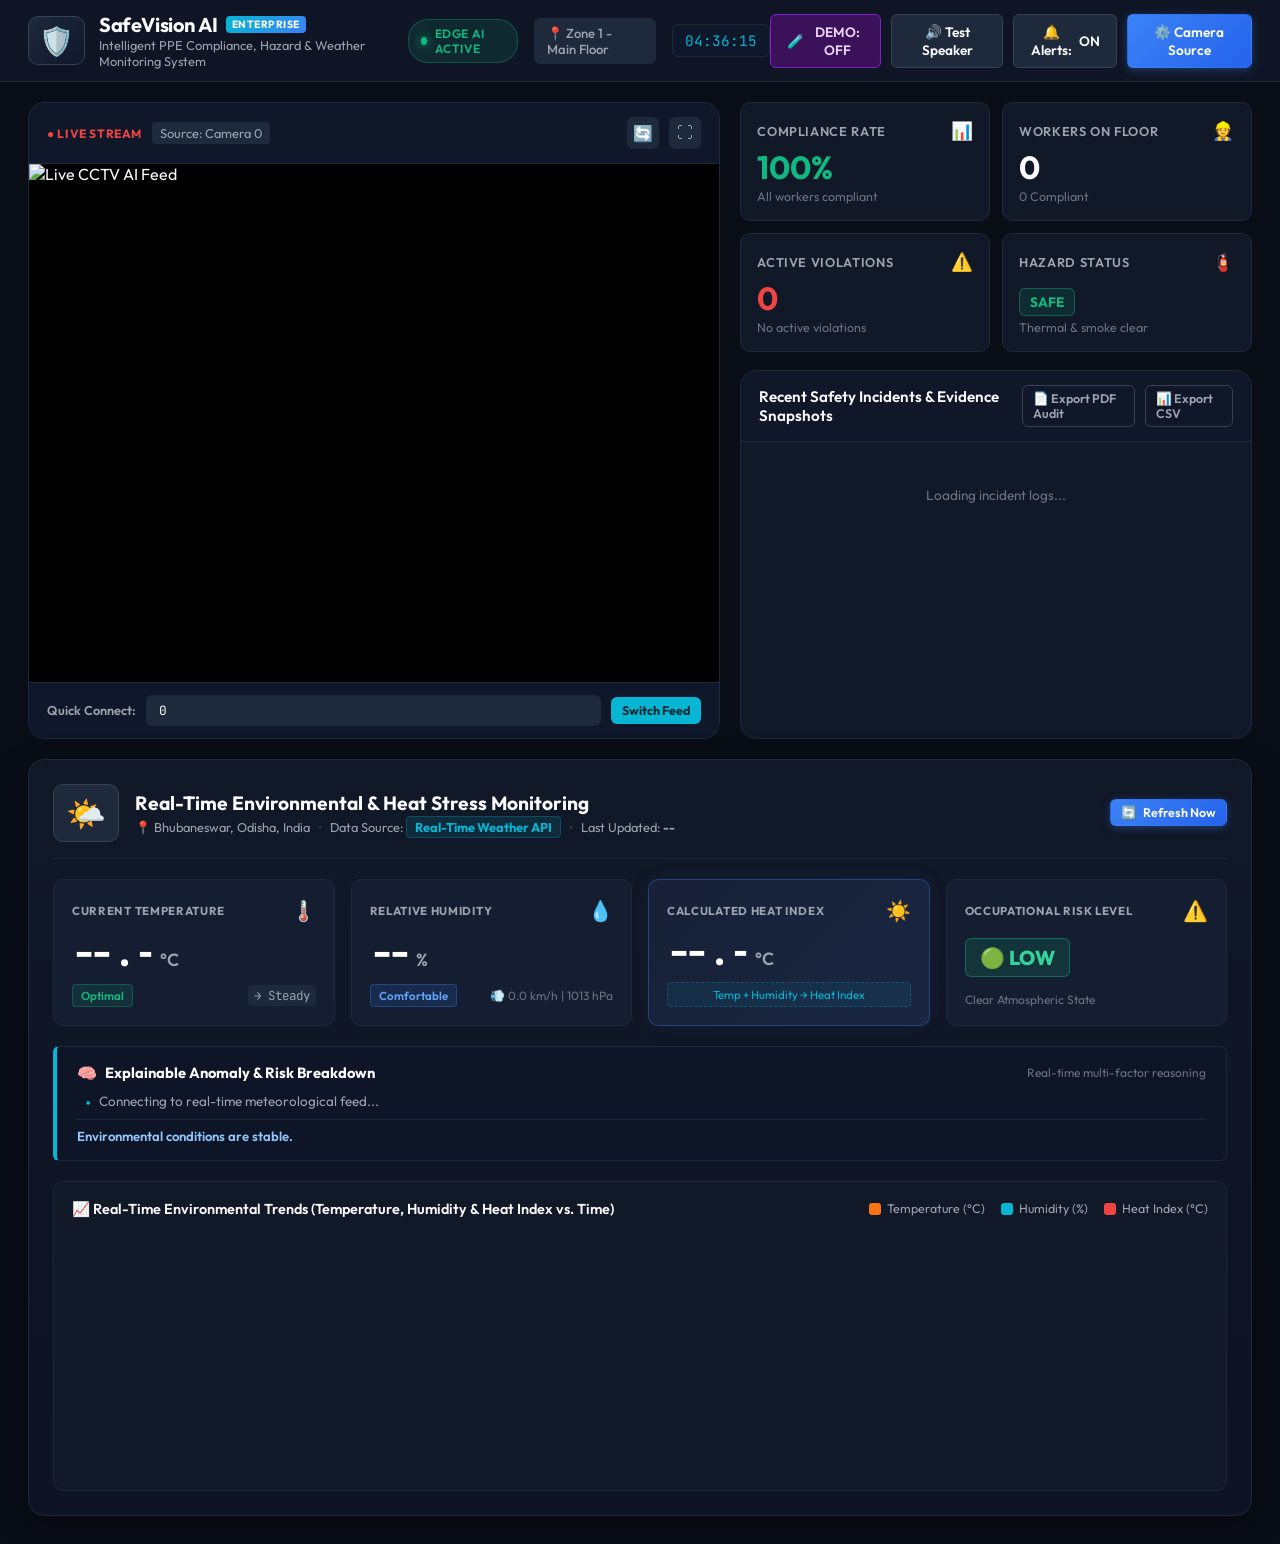
==== templates/index.html @ bd13d106 "Initial commit: SafeVision AI industrial safety gear compliance and hazard detection system" ====
<!DOCTYPE html>
<html lang="en">
<head>
    <meta charset="UTF-8">
    <meta name="viewport" content="width=device-width, initial-scale=1.0">
    <title>SafeVision AI - Industrial Safety & Compliance Command Center</title>
    <link rel="preconnect" href="https://fonts.googleapis.com">
    <link rel="preconnect" href="https://fonts.gstatic.com" crossorigin>
    <link href="https://fonts.googleapis.com/css2?family=Outfit:wght@300;400;500;600;700&family=JetBrains+Mono:wght@400;600&display=swap" rel="stylesheet">
    <link rel="stylesheet" href="/static/css/style.css">
    <!-- Chart.js for Multi-Metric Historical Graphs -->
    <script src="https://cdn.jsdelivr.net/npm/chart.js"></script>
</head>
<body>
    <!-- Top Navigation Bar -->
    <header class="navbar">
        <div class="nav-brand">
            <div class="logo-icon">🛡️</div>
            <div class="brand-text">
                <h1>SafeVision AI <span class="badge-edition">ENTERPRISE</span></h1>
                <p>Intelligent PPE Compliance, Hazard & Weather Monitoring System</p>
            </div>
        </div>

        <div class="nav-status">
            <div class="status-indicator">
                <span class="pulse-dot"></span>
                <span class="status-label">EDGE AI ACTIVE</span>
            </div>
            <div class="zone-badge" id="currentZoneBadge">📍 Zone 1 - Main Floor</div>
            <div class="clock-display" id="clockDisplay">00:00:00</div>
        </div>

        <div class="nav-actions">
            <button class="btn btn-demo" id="btnDemoToggle" title="Toggle Demo / Simulation Mode">
                🧪 <span id="demoStatusText">DEMO: OFF</span>
            </button>
            <button class="btn btn-secondary" id="btnAudioTest" title="Test External Speaker Siren">
                🔊 Test Speaker
            </button>
            <button class="btn btn-secondary" id="btnMuteToggle" title="Mute/Unmute Audio Alerts">
                🔔 Alerts: <span id="muteStatusText">ON</span>
            </button>
            <button class="btn btn-primary" id="btnCameraSettings">
                ⚙️ Camera Source
            </button>
        </div>
    </header>

    <!-- Visual Thermal / Weather Alert Banner (Shown dynamically on High/Critical Heat Risk) -->
    <div class="visual-alert-bar" id="weatherAlertBanner" style="display: none;">
        <div class="visual-alert-content">
            <div class="visual-alert-icon" id="weatherAlertIcon">🔴</div>
            <div class="visual-alert-details">
                <div class="visual-alert-title">
                    <span class="alert-headline" id="weatherAlertHeadline">CRITICAL THERMAL HAZARD DETECTED</span>
                    <span class="badge-risk-tag" id="weatherAlertRiskTag">CRITICAL</span>
                </div>
                <div class="visual-alert-metrics" id="weatherAlertMetrics">
                    Temperature: <strong>41.5°C</strong> | Humidity: <strong>76%</strong> | Heat Index: <strong>52.3°C</strong>
                </div>
                <div class="visual-alert-explanation" id="weatherAlertExplanation">
                    <strong>Why detected:</strong> Heat Index exceeded critical threshold. Extreme risk of heat exhaustion.
                </div>
            </div>
        </div>
        <button class="btn btn-sm btn-dismiss" id="btnDismissWeatherAlert">✕</button>
    </div>

    <!-- Weather API Offline Banner (Shown when API is unreachable) -->
    <div class="offline-banner" id="weatherOfflineBanner" style="display: none;">
        <div class="offline-content">
            <span class="offline-icon">🔴</span>
            <span><strong>Weather API Offline:</strong> Connection unavailable. Displaying cached data. <span id="offlineLastUpdated"></span></span>
        </div>
        <button class="btn btn-sm btn-outline" id="btnRetryWeather">🔄 Retry Connection</button>
    </div>

    <!-- Demo Mode Active Banner -->
    <div class="demo-active-banner" id="demoBanner" style="display: none;">
        <span>⚠️ <strong>DATA MODE: DEMO SIMULATION ACTIVE</strong> — Synthetic values for testing extreme heat anomalies. Real API feed paused.</span>
        <div class="demo-actions">
            <button class="btn btn-sm btn-accent" id="btnDemoHeatSpike">🔥 Trigger Heat Spike (43°C)</button>
            <button class="btn btn-sm btn-secondary" id="btnDemoNormal">🌿 Normal Weather (29°C)</button>
            <button class="btn btn-sm btn-outline" id="btnDisableDemo">Exit Demo Mode</button>
        </div>
    </div>

    <!-- Main Dashboard Container -->
    <main class="dashboard-grid">
        
        <!-- Left Column: Video Feed & Live HUD -->
        <section class="video-section card">
            <div class="card-header">
                <div class="header-left">
                    <span class="live-tag">● LIVE STREAM</span>
                    <span class="feed-source-label" id="activeSourceLabel">Source: Camera 0</span>
                </div>
                <div class="header-right">
                    <button class="btn-icon" id="btnRefreshFeed" title="Reconnect Feed">🔄</button>
                    <button class="btn-icon" id="btnFullscreen" title="Fullscreen">⛶</button>
                </div>
            </div>

            <div class="video-container" id="videoWrapper">
                <img src="/video_feed" id="liveVideoFeed" alt="Live CCTV AI Feed" class="video-player">
                
                <!-- Live Emergency Overlay (Shown only during fire/smoke) -->
                <div class="hazard-alert-banner" id="hazardBanner" style="display: none;">
                    <div class="hazard-icon">🔥</div>
                    <div class="hazard-text">
                        <h3>CRITICAL HAZARD DETECTED</h3>
                        <p>Fire/Smoke signature detected. Siren activated.</p>
                    </div>
                </div>
            </div>

            <!-- Fast Camera Switch Bar -->
            <div class="quick-source-bar">
                <form id="quickSourceForm" class="quick-form">
                    <label>Quick Connect:</label>
                    <input type="text" id="quickSourceInput" placeholder="DroidCam URL (http://192.168.1.15:4747/video), USB (1), or Webcam (0)" value="0">
                    <button type="submit" class="btn btn-sm btn-accent">Switch Feed</button>
                </form>
            </div>
        </section>

        <!-- Right Column: Metrics & Real-time Incident Feed -->
        <section class="metrics-section">
            
            <!-- KPI Summary Cards (PPE & Floor Safety) -->
            <div class="kpi-grid">
                
                <!-- Compliance Rate -->
                <div class="kpi-card highlight-card">
                    <div class="kpi-header">
                        <span>Compliance Rate</span>
                        <span class="kpi-icon">📊</span>
                    </div>
                    <div class="kpi-body">
                        <div class="gauge-container">
                            <span class="kpi-number" id="kpiCompliance">100%</span>
                        </div>
                        <div class="kpi-subtext" id="kpiComplianceSub">All workers compliant</div>
                    </div>
                </div>

                <!-- Total Workers -->
                <div class="kpi-card">
                    <div class="kpi-header">
                        <span>Workers on Floor</span>
                        <span class="kpi-icon">👷</span>
                    </div>
                    <div class="kpi-body">
                        <span class="kpi-number" id="kpiWorkers">0</span>
                        <div class="kpi-subtext"><span id="kpiCompliantWorkers">0</span> Compliant</div>
                    </div>
                </div>

                <!-- Active Violations -->
                <div class="kpi-card" id="cardViolations">
                    <div class="kpi-header">
                        <span>Active Violations</span>
                        <span class="kpi-icon">⚠️</span>
                    </div>
                    <div class="kpi-body">
                        <span class="kpi-number alert-text" id="kpiViolations">0</span>
                        <div class="kpi-subtext" id="kpiViolationDetails">No active violations</div>
                    </div>
                </div>

                <!-- Hazard Status -->
                <div class="kpi-card" id="cardHazard">
                    <div class="kpi-header">
                        <span>Hazard Status</span>
                        <span class="kpi-icon">🧯</span>
                    </div>
                    <div class="kpi-body">
                        <span class="kpi-badge badge-safe" id="kpiHazardStatus">SAFE</span>
                        <div class="kpi-subtext">Thermal & smoke clear</div>
                    </div>
                </div>
            </div>

            <!-- Incident Audit & Live Log Feed -->
            <div class="incidents-panel card">
                <div class="card-header">
                    <div class="header-left">
                        <h3>Recent Safety Incidents & Evidence Snapshots</h3>
                    </div>
                    <div class="header-right">
                        <a href="/api/export/pdf" target="_blank" class="btn btn-sm btn-outline">📄 Export PDF Audit</a>
                        <a href="/api/export/csv" class="btn btn-sm btn-outline">📊 Export CSV</a>
                    </div>
                </div>

                <div class="incidents-list" id="incidentsContainer">
                    <div class="empty-state">Loading incident logs...</div>
                </div>
            </div>

        </section>

    </main>

    <!-- Real-Time Weather Monitoring & Visual Alert Command Section -->
    <section class="weather-dashboard-section">
        <div class="weather-panel card">
            
            <!-- Weather Panel Header -->
            <div class="weather-panel-header">
                <div class="weather-title-block">
                    <div class="weather-badge-icon">🌤️</div>
                    <div>
                        <h2>Real-Time Environmental & Heat Stress Monitoring</h2>
                        <div class="weather-location-meta">
                            <span id="weatherLocationName">📍 Bhubaneswar, Odisha, India</span>
                            <span class="sep">•</span>
                            <span>Data Source: <strong id="weatherDataSourceTag" class="source-tag">Real-Time Weather API</strong></span>
                            <span class="sep">•</span>
                            <span>Last Updated: <strong id="weatherLastUpdatedText">--</strong></span>
                        </div>
                    </div>
                </div>
                <div class="weather-header-actions">
                    <button class="btn btn-sm btn-primary" id="btnRefreshWeatherNow">
                        <span id="refreshSpinner" class="spinner-icon">🔄</span> Refresh Now
                    </button>
                </div>
            </div>

            <!-- Weather Metric 4-Card Grid -->
            <div class="weather-kpi-grid">
                
                <!-- 1. Temperature Card -->
                <div class="weather-card">
                    <div class="weather-card-top">
                        <span class="weather-card-label">CURRENT TEMPERATURE</span>
                        <span class="weather-card-icon">🌡️</span>
                    </div>
                    <div class="weather-card-value">
                        <span class="metric-val" id="valTemperature">--.-</span>
                        <span class="metric-unit">°C</span>
                    </div>
                    <div class="weather-card-footer">
                        <span class="status-pill status-normal" id="badgeTempStatus">Optimal</span>
                        <span class="trend-indicator" id="trendIndicator">→ Steady</span>
                    </div>
                </div>

                <!-- 2. Relative Humidity Card -->
                <div class="weather-card">
                    <div class="weather-card-top">
                        <span class="weather-card-label">RELATIVE HUMIDITY</span>
                        <span class="weather-card-icon">💧</span>
                    </div>
                    <div class="weather-card-value">
                        <span class="metric-val" id="valHumidity">--</span>
                        <span class="metric-unit">%</span>
                    </div>
                    <div class="weather-card-footer">
                        <span class="status-pill status-info" id="badgeHumidityStatus">Comfortable</span>
                        <span class="sub-metric" id="valWindPressure">💨 0.0 km/h | 1013 hPa</span>
                    </div>
                </div>

                <!-- 3. NOAA Heat Index Card -->
                <div class="weather-card highlight-weather-card">
                    <div class="weather-card-top">
                        <span class="weather-card-label">CALCULATED HEAT INDEX</span>
                        <span class="weather-card-icon">☀️</span>
                    </div>
                    <div class="weather-card-value">
                        <span class="metric-val" id="valHeatIndex">--.-</span>
                        <span class="metric-unit">°C</span>
                    </div>
                    <div class="weather-card-footer">
                        <div class="formula-tooltip" id="formulaTooltip" title="NOAA / Rothfusz Equation">
                            <span id="formulaText">Temp + Humidity → Heat Index</span>
                        </div>
                    </div>
                </div>

                <!-- 4. Thermal Risk Level Card -->
                <div class="weather-card" id="cardRiskLevel">
                    <div class="weather-card-top">
                        <span class="weather-card-label">OCCUPATIONAL RISK LEVEL</span>
                        <span class="weather-card-icon">⚠️</span>
                    </div>
                    <div class="weather-card-value">
                        <span class="risk-badge-display risk-low" id="valRiskBadge">🟢 LOW</span>
                    </div>
                    <div class="weather-card-footer">
                        <span class="sub-metric" id="valRiskCondition">Clear Atmospheric State</span>
                    </div>
                </div>

            </div>

            <!-- Explainable Anomaly Reasoning Box -->
            <div class="explainable-reason-box">
                <div class="explainable-header">
                    <span class="explainable-icon">🧠</span>
                    <h4>Explainable Anomaly & Risk Breakdown</h4>
                    <span class="explainable-sub">Real-time multi-factor reasoning</span>
                </div>
                <div class="explainable-body">
                    <ul class="reason-bullets" id="reasonsListContainer">
                        <li>Connecting to real-time meteorological feed...</li>
                    </ul>
                    <div class="reason-conclusion" id="conclusionContainer">
                        Environmental conditions are stable.
                    </div>
                </div>
            </div>

            <!-- Interactive Historical Chart Section -->
            <div class="weather-chart-container">
                <div class="chart-header">
                    <h4>📈 Real-Time Environmental Trends (Temperature, Humidity & Heat Index vs. Time)</h4>
                    <div class="chart-legend-custom">
                        <span class="legend-item"><span class="legend-color color-temp"></span> Temperature (°C)</span>
                        <span class="legend-item"><span class="legend-color color-humidity"></span> Humidity (%)</span>
                        <span class="legend-item"><span class="legend-color color-heatindex"></span> Heat Index (°C)</span>
                    </div>
                </div>
                <div class="chart-wrapper">
                    <canvas id="weatherHistoryChart"></canvas>
                </div>
            </div>

        </div>
    </section>

    <!-- Camera Settings Modal -->
    <div class="modal-backdrop" id="cameraModal" style="display: none;">
        <div class="modal-box">
            <div class="modal-header">
                <h2>Configure CCTV & Edge Camera</h2>
                <button class="modal-close" id="btnCloseModal">&times;</button>
            </div>
            <form id="cameraConfigForm" class="modal-body">
                <div class="form-group">
                    <label>Camera Source Type:</label>
                    <select id="sourceSelect" class="form-control">
                        <option value="droidcam-wifi">📱 Mobile Phone - DroidCam (Wi-Fi)</option>
                        <option value="droidcam-usb">🔌 Mobile Phone - DroidCam / Iriun (USB Mode - Zero Lag)</option>
                        <option value="webcam">💻 Laptop Webcam (Index 0)</option>
                        <option value="ipwebcam">📱 Mobile Phone - IP Webcam (Port 8080)</option>
                        <option value="custom">🌐 Custom RTSP / HTTP URL / File</option>
                    </select>
                </div>

                <div class="form-group" id="urlGroup">
                    <label id="urlInputLabel">DroidCam Stream URL:</label>
                    <input type="text" id="modalUrlInput" class="form-control" placeholder="http://192.168.1.15:4747/video" value="http://192.168.1.15:4747/video">
                    <small class="helper-text" id="cameraHelperText">💡 <b>DroidCam Wi-Fi:</b> Open DroidCam on your phone and enter the IP & Port shown on your screen (e.g. <code>http://192.168.1.15:4747/video</code>).</small>
                </div>

                <div class="form-group">
                    <label>Factory Floor / Zone Name:</label>
                    <input type="text" id="zoneInput" class="form-control" placeholder="Zone 1 - Main Floor" value="Zone 1 - Main Assembly Floor">
                </div>

                <div class="modal-footer">
                    <button type="button" class="btn btn-secondary" id="btnCancelModal">Cancel</button>
                    <button type="submit" class="btn btn-primary">Apply & Connect</button>
                </div>
            </form>
        </div>
    </div>

    <!-- Snapshot Zoom Modal -->
    <div class="modal-backdrop" id="snapshotModal" style="display: none;">
        <div class="modal-box modal-lg">
            <div class="modal-header">
                <h2 id="snapshotModalTitle">Incident Evidence Snapshot</h2>
                <button class="modal-close" id="btnCloseSnapshot">&times;</button>
            </div>
            <div class="modal-body text-center">
                <img id="snapshotZoomImg" src="" alt="Incident Snapshot" class="zoom-image">
                <p id="snapshotModalDetails" class="snapshot-caption"></p>
            </div>
        </div>
    </div>

    <script src="/static/js/app.js"></script>
</body>
</html>
---- static/css/style.css ----
:root {
    --bg-dark: #090D16;
    --bg-card: #111827;
    --bg-card-hover: #1A2234;
    --border-color: #1F293D;
    --border-accent: #374151;
    
    --primary: #3B82F6;
    --primary-glow: rgba(59, 130, 246, 0.35);
    --accent: #06B6D4;
    --accent-glow: rgba(6, 182, 212, 0.3);
    
    --safe: #10B981;
    --safe-bg: rgba(16, 185, 129, 0.12);
    --warning: #F59E0B;
    --warning-bg: rgba(245, 158, 11, 0.12);
    --danger: #EF4444;
    --danger-bg: rgba(239, 68, 68, 0.15);
    
    --text-main: #F9FAFB;
    --text-muted: #9CA3AF;
    --text-dim: #6B7280;
    
    --radius-sm: 6px;
    --radius-md: 10px;
    --radius-lg: 16px;
    --font-main: 'Outfit', -apple-system, BlinkMacSystemFont, sans-serif;
    --font-mono: 'JetBrains Mono', monospace;
}

* {
    box-sizing: border-box;
    margin: 0;
    padding: 0;
}

body {
    background-color: var(--bg-dark);
    color: var(--text-main);
    font-family: var(--font-main);
    min-height: 100vh;
    display: flex;
    flex-direction: column;
    overflow-x: hidden;
}

/* ================= Top Navigation Bar ================= */
.navbar {
    display: flex;
    justify-content: space-between;
    align-items: center;
    background: rgba(17, 24, 39, 0.85);
    backdrop-filter: blur(12px);
    border-bottom: 1px solid var(--border-color);
    padding: 12px 28px;
    position: sticky;
    top: 0;
    z-index: 100;
}

.nav-brand {
    display: flex;
    align-items: center;
    gap: 14px;
}

.logo-icon {
    font-size: 28px;
    background: linear-gradient(135deg, #1E293B, #0F172A);
    border: 1px solid var(--border-accent);
    border-radius: var(--radius-md);
    padding: 6px 10px;
}

.brand-text h1 {
    font-size: 1.25rem;
    font-weight: 700;
    letter-spacing: -0.02em;
    display: flex;
    align-items: center;
    gap: 8px;
}

.badge-edition {
    font-size: 0.65rem;
    font-weight: 700;
    background: linear-gradient(135deg, var(--accent), var(--primary));
    color: #fff;
    padding: 2px 6px;
    border-radius: 4px;
    letter-spacing: 0.05em;
}

.brand-text p {
    font-size: 0.8rem;
    color: var(--text-muted);
}

.nav-status {
    display: flex;
    align-items: center;
    gap: 16px;
}

.status-indicator {
    display: flex;
    align-items: center;
    gap: 8px;
    background: var(--safe-bg);
    border: 1px solid rgba(16, 185, 129, 0.3);
    padding: 6px 12px;
    border-radius: 20px;
}

.pulse-dot {
    width: 8px;
    height: 8px;
    border-radius: 50%;
    background-color: var(--safe);
    box-shadow: 0 0 10px var(--safe);
    animation: pulse 1.8s infinite;
}

@keyframes pulse {
    0% { transform: scale(0.95); box-shadow: 0 0 0 0 rgba(16, 185, 129, 0.7); }
    70% { transform: scale(1.1); box-shadow: 0 0 0 6px rgba(16, 185, 129, 0); }
    100% { transform: scale(0.95); box-shadow: 0 0 0 0 rgba(16, 185, 129, 0); }
}

.status-label {
    font-size: 0.75rem;
    font-weight: 600;
    color: var(--safe);
    letter-spacing: 0.05em;
}

.zone-badge {
    font-size: 0.82rem;
    font-weight: 500;
    color: var(--text-muted);
    background: #1E293B;
    padding: 6px 12px;
    border-radius: var(--radius-sm);
    border: 1px solid var(--border-color);
}

.clock-display {
    font-family: var(--font-mono);
    font-size: 0.9rem;
    color: var(--accent);
    background: #0F172A;
    padding: 6px 12px;
    border-radius: var(--radius-sm);
    border: 1px solid var(--border-color);
}

.nav-actions {
    display: flex;
    gap: 10px;
}

/* ================= Buttons ================= */
.btn {
    font-family: var(--font-main);
    font-size: 0.85rem;
    font-weight: 600;
    padding: 8px 16px;
    border-radius: var(--radius-sm);
    border: 1px solid transparent;
    cursor: pointer;
    transition: all 0.2s ease;
    display: inline-flex;
    align-items: center;
    justify-content: center;
    gap: 6px;
    text-decoration: none;
}

.btn-primary {
    background: linear-gradient(135deg, var(--primary), #2563EB);
    color: #fff;
    box-shadow: 0 2px 8px var(--primary-glow);
}

.btn-primary:hover {
    background: linear-gradient(135deg, #60A5FA, var(--primary));
    transform: translateY(-1px);
}

.btn-secondary {
    background: #1E293B;
    color: var(--text-main);
    border-color: var(--border-accent);
}

.btn-secondary:hover {
    background: #334155;
}

.btn-accent {
    background: var(--accent);
    color: #042B35;
    font-weight: 700;
}

.btn-accent:hover {
    background: #22D3EE;
}

.btn-outline {
    background: transparent;
    border-color: var(--border-accent);
    color: var(--text-muted);
}

.btn-outline:hover {
    background: #1E293B;
    color: #fff;
}

.btn-sm {
    padding: 5px 10px;
    font-size: 0.78rem;
}

.btn-icon {
    background: #1E293B;
    border: 1px solid var(--border-color);
    color: var(--text-muted);
    font-size: 1rem;
    width: 32px;
    height: 32px;
    border-radius: var(--radius-sm);
    cursor: pointer;
    display: flex;
    align-items: center;
    justify-content: center;
    transition: all 0.2s;
}

.btn-icon:hover {
    background: #334155;
    color: #fff;
}

/* ================= Dashboard Layout Grid ================= */
.dashboard-grid {
    display: grid;
    grid-template-columns: 1.15fr 0.85fr;
    gap: 20px;
    padding: 20px 28px;
    flex: 1;
}

@media (max-width: 1100px) {
    .dashboard-grid {
        grid-template-columns: 1fr;
    }
}

.card {
    background: var(--bg-card);
    border: 1px solid var(--border-color);
    border-radius: var(--radius-lg);
    overflow: hidden;
    display: flex;
    flex-direction: column;
}

.card-header {
    display: flex;
    justify-content: space-between;
    align-items: center;
    padding: 14px 18px;
    border-bottom: 1px solid var(--border-color);
    background: rgba(15, 23, 42, 0.6);
}

.card-header h3 {
    font-size: 0.95rem;
    font-weight: 600;
    color: var(--text-main);
}

.header-left, .header-right {
    display: flex;
    align-items: center;
    gap: 10px;
}

.live-tag {
    font-size: 0.75rem;
    font-weight: 700;
    color: var(--danger);
    letter-spacing: 0.05em;
    animation: blink 1.5s infinite;
}

@keyframes blink {
    0%, 100% { opacity: 1; }
    50% { opacity: 0.4; }
}

.feed-source-label {
    font-size: 0.8rem;
    color: var(--text-muted);
    background: #1E293B;
    padding: 3px 8px;
    border-radius: 4px;
}

/* ================= Video Container ================= */
.video-section {
    display: flex;
    flex-direction: column;
}

.video-container {
    position: relative;
    background: #000;
    width: 100%;
    aspect-ratio: 4/3;
    display: flex;
    align-items: center;
    justify-content: center;
    overflow: hidden;
}

.video-player {
    width: 100%;
    height: 100%;
    object-fit: contain;
}

.hazard-alert-banner {
    position: absolute;
    top: 15px;
    left: 15px;
    right: 15px;
    background: rgba(239, 68, 68, 0.9);
    border: 2px solid #FFD6D6;
    border-radius: var(--radius-md);
    padding: 12px 18px;
    display: flex;
    align-items: center;
    gap: 14px;
    color: #fff;
    box-shadow: 0 0 25px rgba(239, 68, 68, 0.8);
    animation: shake 0.5s ease-in-out infinite alternate;
}

@keyframes shake {
    0% { transform: translateY(0); }
    100% { transform: translateY(-4px); }
}

.hazard-icon {
    font-size: 28px;
}

.hazard-text h3 {
    font-size: 1rem;
    font-weight: 800;
    letter-spacing: 0.05em;
}

.hazard-text p {
    font-size: 0.82rem;
    opacity: 0.9;
}

.quick-source-bar {
    padding: 12px 18px;
    background: #0F172A;
    border-top: 1px solid var(--border-color);
}

.quick-form {
    display: flex;
    align-items: center;
    gap: 10px;
}

.quick-form label {
    font-size: 0.8rem;
    font-weight: 600;
    color: var(--text-muted);
    white-space: nowrap;
}

.quick-form input {
    flex: 1;
    background: #1E293B;
    border: 1px solid var(--border-color);
    color: var(--text-main);
    padding: 6px 12px;
    border-radius: var(--radius-sm);
    font-family: var(--font-mono);
    font-size: 0.8rem;
}

.quick-form input:focus {
    outline: none;
    border-color: var(--accent);
}

/* ================= Metrics Grid ================= */
.metrics-section {
    display: flex;
    flex-direction: column;
    gap: 18px;
}

.kpi-grid {
    display: grid;
    grid-template-columns: repeat(2, 1fr);
    gap: 12px;
}

.kpi-card {
    background: var(--bg-card);
    border: 1px solid var(--border-color);
    border-radius: var(--radius-md);
    padding: 16px;
    display: flex;
    flex-direction: column;
    justify-content: space-between;
    transition: transform 0.2s ease, border-color 0.2s ease;
}

.kpi-card:hover {
    border-color: var(--border-accent);
}

.kpi-header {
    display: flex;
    justify-content: space-between;
    align-items: center;
    font-size: 0.8rem;
    font-weight: 600;
    color: var(--text-muted);
    text-transform: uppercase;
    letter-spacing: 0.05em;
}

.kpi-icon {
    font-size: 1.1rem;
}

.kpi-body {
    margin-top: 8px;
}

.kpi-number {
    font-size: 2rem;
    font-weight: 700;
    color: var(--text-main);
    line-height: 1.1;
}

.highlight-card .kpi-number {
    color: var(--safe);
}

.alert-text {
    color: var(--danger) !important;
}

.kpi-subtext {
    font-size: 0.78rem;
    color: var(--text-dim);
    margin-top: 4px;
}

.kpi-badge {
    display: inline-block;
    font-size: 0.85rem;
    font-weight: 700;
    padding: 4px 10px;
    border-radius: 6px;
    margin-top: 4px;
}

.badge-safe {
    background: var(--safe-bg);
    color: var(--safe);
    border: 1px solid rgba(16, 185, 129, 0.4);
}

.badge-danger {
    background: var(--danger-bg);
    color: var(--danger);
    border: 1px solid rgba(239, 68, 68, 0.5);
    animation: blink 1s infinite;
}

/* ================= Incidents Panel ================= */
.incidents-panel {
    flex: 1;
    min-height: 320px;
}

.incidents-list {
    padding: 14px 18px;
    display: flex;
    flex-direction: column;
    gap: 10px;
    max-height: 380px;
    overflow-y: auto;
}

.incidents-list::-webkit-scrollbar {
    width: 6px;
}

.incidents-list::-webkit-scrollbar-thumb {
    background: #334155;
    border-radius: 3px;
}

.incident-card {
    display: flex;
    align-items: center;
    gap: 12px;
    background: #172033;
    border: 1px solid var(--border-color);
    border-radius: var(--radius-sm);
    padding: 10px 12px;
    transition: all 0.2s;
}

.incident-card:hover {
    background: #1E293B;
    border-color: var(--border-accent);
}

.incident-thumb {
    width: 65px;
    height: 48px;
    border-radius: 4px;
    object-fit: cover;
    border: 1px solid #334155;
    cursor: pointer;
}

.incident-info {
    flex: 1;
}

.incident-title {
    font-size: 0.85rem;
    font-weight: 600;
    color: var(--text-main);
    display: flex;
    align-items: center;
    gap: 8px;
}

.tag-violation {
    font-size: 0.7rem;
    padding: 2px 6px;
    border-radius: 4px;
    font-weight: 700;
}

.tag-high {
    background: var(--danger-bg);
    color: var(--danger);
    border: 1px solid rgba(239, 68, 68, 0.3);
}

.tag-critical {
    background: #DC2626;
    color: #fff;
}

.incident-meta {
    font-size: 0.75rem;
    color: var(--text-muted);
    margin-top: 3px;
    display: flex;
    gap: 12px;
}

.empty-state {
    text-align: center;
    color: var(--text-dim);
    font-size: 0.85rem;
    padding: 30px 0;
}

/* ================= Modals ================= */
.modal-backdrop {
    position: fixed;
    top: 0;
    left: 0;
    width: 100vw;
    height: 100vh;
    background: rgba(0, 0, 0, 0.75);
    backdrop-filter: blur(6px);
    display: flex;
    align-items: center;
    justify-content: center;
    z-index: 999;
}

.modal-box {
    background: #111827;
    border: 1px solid var(--border-accent);
    border-radius: var(--radius-lg);
    width: 90%;
    max-width: 500px;
    overflow: hidden;
    box-shadow: 0 10px 40px rgba(0, 0, 0, 0.8);
}

.modal-lg {
    max-width: 750px;
}

.modal-header {
    display: flex;
    justify-content: space-between;
    align-items: center;
    padding: 16px 20px;
    border-bottom: 1px solid var(--border-color);
    background: #0F172A;
}

.modal-header h2 {
    font-size: 1.05rem;
    font-weight: 600;
}

.modal-close {
    background: transparent;
    border: none;
    color: var(--text-muted);
    font-size: 1.4rem;
    cursor: pointer;
}

.modal-body {
    padding: 20px;
    display: flex;
    flex-direction: column;
    gap: 16px;
}

.form-group {
    display: flex;
    flex-direction: column;
    gap: 6px;
}

.form-group label {
    font-size: 0.85rem;
    font-weight: 500;
    color: var(--text-muted);
}

.form-control {
    background: #1E293B;
    border: 1px solid var(--border-color);
    color: #fff;
    padding: 10px 14px;
    border-radius: var(--radius-sm);
    font-family: var(--font-main);
    font-size: 0.9rem;
}

.form-control:focus {
    outline: none;
    border-color: var(--primary);
}

.helper-text {
    font-size: 0.75rem;
    color: var(--accent);
}

.modal-footer {
    display: flex;
    justify-content: flex-end;
    gap: 10px;
    padding-top: 10px;
}

.zoom-image {
    max-width: 100%;
    max-height: 460px;
    border-radius: var(--radius-sm);
    border: 1px solid var(--border-color);
    object-fit: contain;
}

.snapshot-caption {
    margin-top: 12px;
    font-size: 0.85rem;
    color: var(--text-muted);
}

/* ================= Weather & Thermal Monitoring Dashboard ================= */
.weather-dashboard-section {
    padding: 0 28px 28px 28px;
}

.weather-panel {
    background: linear-gradient(180deg, #111827 0%, #0D1322 100%);
    border: 1px solid var(--border-color);
    border-radius: var(--radius-lg);
    box-shadow: 0 8px 30px rgba(0, 0, 0, 0.4);
    display: flex;
    flex-direction: column;
    gap: 20px;
    padding: 24px;
}

.weather-panel-header {
    display: flex;
    justify-content: space-between;
    align-items: center;
    border-bottom: 1px solid var(--border-color);
    padding-bottom: 16px;
}

.weather-title-block {
    display: flex;
    align-items: center;
    gap: 16px;
}

.weather-badge-icon {
    font-size: 32px;
    background: #1E293B;
    border: 1px solid var(--border-accent);
    border-radius: var(--radius-md);
    padding: 8px 12px;
}

.weather-title-block h2 {
    font-size: 1.2rem;
    font-weight: 700;
    color: var(--text-main);
}

.weather-location-meta {
    font-size: 0.8rem;
    color: var(--text-muted);
    margin-top: 4px;
    display: flex;
    align-items: center;
    gap: 8px;
}

.sep {
    color: var(--border-accent);
}

.source-tag {
    color: var(--accent);
    background: rgba(6, 182, 212, 0.12);
    padding: 2px 8px;
    border-radius: 4px;
    border: 1px solid rgba(6, 182, 212, 0.25);
}

.spinner-icon {
    display: inline-block;
    transition: transform 0.6s ease;
}

.spinning {
    animation: spin 0.8s linear infinite;
}

@keyframes spin {
    100% { transform: rotate(360deg); }
}

/* ================= Weather 4-Card Grid ================= */
.weather-kpi-grid {
    display: grid;
    grid-template-columns: repeat(4, 1fr);
    gap: 16px;
}

@media (max-width: 1200px) {
    .weather-kpi-grid {
        grid-template-columns: repeat(2, 1fr);
    }
}

@media (max-width: 650px) {
    .weather-kpi-grid {
        grid-template-columns: 1fr;
    }
}

.weather-card {
    background: #151D30;
    border: 1px solid var(--border-color);
    border-radius: var(--radius-md);
    padding: 18px;
    display: flex;
    flex-direction: column;
    justify-content: space-between;
    transition: all 0.25s ease;
}

.weather-card:hover {
    border-color: var(--border-accent);
    transform: translateY(-2px);
    box-shadow: 0 4px 16px rgba(0, 0, 0, 0.3);
}

.highlight-weather-card {
    background: linear-gradient(135deg, #172036 0%, #1A2642 100%);
    border: 1px solid rgba(59, 130, 246, 0.35);
    box-shadow: 0 0 20px rgba(59, 130, 246, 0.08);
}

.weather-card-top {
    display: flex;
    justify-content: space-between;
    align-items: center;
}

.weather-card-label {
    font-size: 0.72rem;
    font-weight: 700;
    color: var(--text-muted);
    letter-spacing: 0.06em;
}

.weather-card-icon {
    font-size: 1.25rem;
}

.weather-card-value {
    margin: 12px 0;
    display: flex;
    align-items: baseline;
    gap: 4px;
}

.metric-val {
    font-size: 2.2rem;
    font-weight: 800;
    font-family: var(--font-mono);
    color: #fff;
    line-height: 1;
}

.metric-unit {
    font-size: 1.1rem;
    font-weight: 600;
    color: var(--text-muted);
}

.weather-card-footer {
    display: flex;
    align-items: center;
    justify-content: space-between;
    gap: 8px;
    font-size: 0.78rem;
}

.status-pill {
    padding: 3px 8px;
    border-radius: 4px;
    font-weight: 600;
    font-size: 0.72rem;
}

.status-normal {
    background: var(--safe-bg);
    color: var(--safe);
    border: 1px solid rgba(16, 185, 129, 0.3);
}

.status-info {
    background: rgba(59, 130, 246, 0.15);
    color: #60A5FA;
    border: 1px solid rgba(59, 130, 246, 0.3);
}

.status-warning {
    background: var(--warning-bg);
    color: var(--warning);
    border: 1px solid rgba(245, 158, 11, 0.3);
}

.status-danger {
    background: var(--danger-bg);
    color: var(--danger);
    border: 1px solid rgba(239, 68, 68, 0.4);
}

.trend-indicator {
    font-family: var(--font-mono);
    font-size: 0.78rem;
    color: var(--text-muted);
    background: #1E293B;
    padding: 2px 6px;
    border-radius: 4px;
}

.sub-metric {
    font-size: 0.75rem;
    color: var(--text-dim);
}

.formula-tooltip {
    font-size: 0.72rem;
    color: var(--accent);
    background: rgba(6, 182, 212, 0.08);
    border: 1px dashed rgba(6, 182, 212, 0.3);
    padding: 4px 8px;
    border-radius: 4px;
    width: 100%;
    text-align: center;
}

.risk-badge-display {
    font-size: 1.25rem;
    font-weight: 800;
    padding: 6px 14px;
    border-radius: var(--radius-sm);
    display: inline-flex;
    align-items: center;
    gap: 8px;
}

.risk-low {
    background: rgba(16, 185, 129, 0.15);
    color: #34D399;
    border: 1px solid rgba(16, 185, 129, 0.4);
}

.risk-moderate {
    background: rgba(245, 158, 11, 0.15);
    color: #FBBF24;
    border: 1px solid rgba(245, 158, 11, 0.4);
}

.risk-high {
    background: rgba(249, 115, 22, 0.2);
    color: #FB923C;
    border: 1px solid rgba(249, 115, 22, 0.5);
    animation: pulseRisk 2s infinite;
}

.risk-critical {
    background: rgba(239, 68, 68, 0.25);
    color: #F87171;
    border: 2px solid rgba(239, 68, 68, 0.7);
    animation: blinkRisk 1.2s infinite alternate;
}

@keyframes pulseRisk {
    0%, 100% { box-shadow: 0 0 0 rgba(249, 115, 22, 0); }
    50% { box-shadow: 0 0 12px rgba(249, 115, 22, 0.4); }
}

@keyframes blinkRisk {
    0% { transform: scale(1); box-shadow: 0 0 0 rgba(239, 68, 68, 0); }
    100% { transform: scale(1.02); box-shadow: 0 0 18px rgba(239, 68, 68, 0.6); }
}

/* ================= Explainable Reasoning Box ================= */
.explainable-reason-box {
    background: #0E1526;
    border: 1px solid var(--border-color);
    border-left: 4px solid var(--accent);
    border-radius: var(--radius-sm);
    padding: 16px 20px;
}

.explainable-header {
    display: flex;
    align-items: center;
    gap: 8px;
    margin-bottom: 10px;
}

.explainable-header h4 {
    font-size: 0.92rem;
    font-weight: 700;
    color: var(--text-main);
}

.explainable-sub {
    font-size: 0.75rem;
    color: var(--text-dim);
    margin-left: auto;
}

.reason-bullets {
    list-style: none;
    display: flex;
    flex-direction: column;
    gap: 6px;
    padding-left: 4px;
}

.reason-bullets li {
    font-size: 0.84rem;
    color: var(--text-muted);
    position: relative;
    padding-left: 18px;
}

.reason-bullets li::before {
    content: "•";
    color: var(--accent);
    font-size: 1.2rem;
    position: absolute;
    left: 4px;
    top: -2px;
}

.reason-conclusion {
    margin-top: 10px;
    padding-top: 8px;
    border-top: 1px solid var(--border-color);
    font-size: 0.82rem;
    font-weight: 600;
    color: #93C5FD;
}

/* ================= Historical Weather Multi-Metric Chart ================= */
.weather-chart-container {
    background: #111827;
    border: 1px solid var(--border-color);
    border-radius: var(--radius-md);
    padding: 18px;
    display: flex;
    flex-direction: column;
    gap: 14px;
}

.chart-header {
    display: flex;
    justify-content: space-between;
    align-items: center;
    flex-wrap: wrap;
    gap: 10px;
}

.chart-header h4 {
    font-size: 0.9rem;
    font-weight: 600;
    color: var(--text-main);
}

.chart-legend-custom {
    display: flex;
    gap: 16px;
    font-size: 0.78rem;
    color: var(--text-muted);
}

.legend-item {
    display: flex;
    align-items: center;
    gap: 6px;
}

.legend-color {
    width: 12px;
    height: 12px;
    border-radius: 3px;
}

.color-temp { background-color: #F97316; }
.color-humidity { background-color: #06B6D4; }
.color-heatindex { background-color: #EF4444; }

.chart-wrapper {
    position: relative;
    height: 240px;
    width: 100%;
}

/* ================= Visual Alert Banners ================= */
.visual-alert-bar {
    background: linear-gradient(90deg, #991B1B 0%, #DC2626 100%);
    border-bottom: 2px solid #FCA5A5;
    color: #fff;
    padding: 14px 28px;
    display: flex;
    align-items: center;
    justify-content: space-between;
    box-shadow: 0 4px 20px rgba(220, 38, 38, 0.4);
    animation: slideDown 0.3s ease-out;
}

@keyframes slideDown {
    from { transform: translateY(-100%); }
    to { transform: translateY(0); }
}

.visual-alert-content {
    display: flex;
    align-items: center;
    gap: 16px;
}

.visual-alert-icon {
    font-size: 28px;
    animation: blink 1s infinite;
}

.alert-headline {
    font-size: 1rem;
    font-weight: 800;
    letter-spacing: 0.04em;
}

.badge-risk-tag {
    background: #000;
    color: #fff;
    padding: 2px 8px;
    border-radius: 4px;
    font-size: 0.72rem;
    font-weight: 700;
    margin-left: 8px;
}

.visual-alert-metrics {
    font-size: 0.85rem;
    margin-top: 3px;
    opacity: 0.95;
}

.visual-alert-explanation {
    font-size: 0.8rem;
    margin-top: 2px;
    opacity: 0.9;
}

.btn-dismiss {
    background: rgba(0, 0, 0, 0.3);
    border: 1px solid rgba(255, 255, 255, 0.2);
    color: #fff;
    border-radius: 4px;
    cursor: pointer;
}

/* ================= Offline Banner ================= */
.offline-banner {
    background: #450A0A;
    border-bottom: 1px solid #7F1D1D;
    color: #FECACA;
    padding: 10px 28px;
    display: flex;
    justify-content: space-between;
    align-items: center;
    font-size: 0.85rem;
}

.offline-content {
    display: flex;
    align-items: center;
    gap: 10px;
}

/* ================= Demo Banner ================= */
.btn-demo {
    background: #3B125A;
    color: #E9D5FF;
    border: 1px solid #7E22CE;
}

.btn-demo:hover {
    background: #581C87;
    color: #fff;
}

.demo-active-banner {
    background: #3B125A;
    border-bottom: 2px solid #A855F7;
    color: #F3E8FF;
    padding: 10px 28px;
    display: flex;
    justify-content: space-between;
    align-items: center;
    font-size: 0.85rem;
    flex-wrap: wrap;
    gap: 10px;
}

.demo-actions {
    display: flex;
    gap: 8px;
}
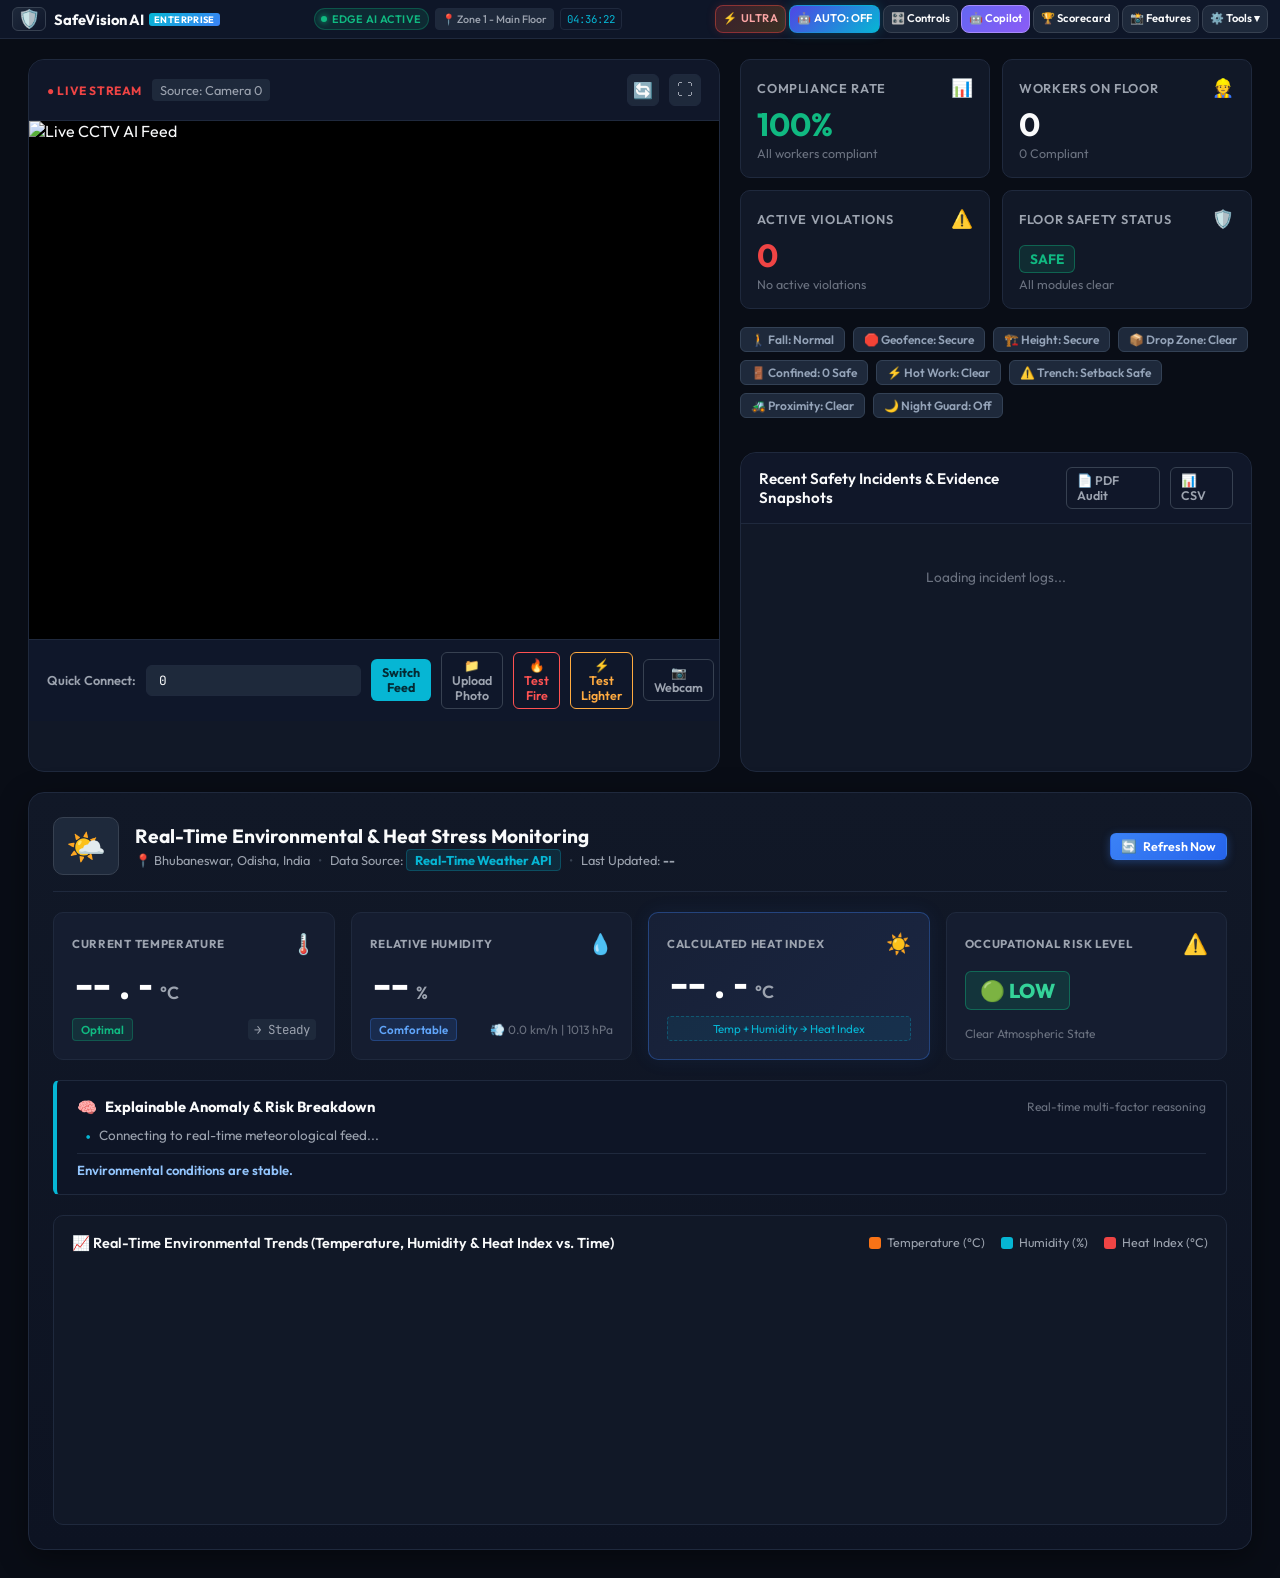
==== commit 73d6bc14: "Fix fire detection engine, helmet validation, live video stream looping, and add test fire quick but" ====
--- a/templates/index.html
+++ b/templates/index.html
@@ -7,22 +7,23 @@
     <link rel="preconnect" href="https://fonts.googleapis.com">
     <link rel="preconnect" href="https://fonts.gstatic.com" crossorigin>
     <link href="https://fonts.googleapis.com/css2?family=Outfit:wght@300;400;500;600;700&family=JetBrains+Mono:wght@400;600&display=swap" rel="stylesheet">
-    <link rel="stylesheet" href="/static/css/style.css">
+    <link rel="stylesheet" href="/static/css/style.css?v=3.1">
     <!-- Chart.js for Multi-Metric Historical Graphs -->
     <script src="https://cdn.jsdelivr.net/npm/chart.js"></script>
 </head>
 <body>
     <!-- Top Navigation Bar -->
-    <header class="navbar">
+    <header class="navbar" id="mainNavbar">
+        <!-- 1. Left: Brand Logo & Title -->
         <div class="nav-brand">
             <div class="logo-icon">🛡️</div>
             <div class="brand-text">
                 <h1>SafeVision AI <span class="badge-edition">ENTERPRISE</span></h1>
-                <p>Intelligent PPE Compliance, Hazard & Weather Monitoring System</p>
-            </div>
-        </div>
-
-        <div class="nav-status">
+            </div>
+        </div>
+
+        <!-- 2. Center: Real-time Status Badges -->
+        <div class="nav-status" id="navStatusGroup">
             <div class="status-indicator">
                 <span class="pulse-dot"></span>
                 <span class="status-label">EDGE AI ACTIVE</span>
@@ -31,21 +32,80 @@
             <div class="clock-display" id="clockDisplay">00:00:00</div>
         </div>
 
-        <div class="nav-actions">
-            <button class="btn btn-demo" id="btnDemoToggle" title="Toggle Demo / Simulation Mode">
-                🧪 <span id="demoStatusText">DEMO: OFF</span>
+        <!-- 3. Right: All Action Controls in 1 Line -->
+        <div class="nav-actions" id="navActions">
+            <button class="btn btn-sensitivity" id="btnQuickSensitivity" title="Cycle AI Detection Sensitivity: Ultra / High / Standard">
+                ⚡ <span id="navSensitivityText">ULTRA</span>
             </button>
-            <button class="btn btn-secondary" id="btnAudioTest" title="Test External Speaker Siren">
-                🔊 Test Speaker
+            <button class="btn btn-autopilot" id="btnAutoPilotToggle" title="Toggle 24/7 Autonomous Supervisor Away Mode">
+                🤖 <span id="autoPilotText">AUTO: OFF</span>
             </button>
-            <button class="btn btn-secondary" id="btnMuteToggle" title="Mute/Unmute Audio Alerts">
-                🔔 Alerts: <span id="muteStatusText">ON</span>
+            <button class="btn btn-secondary" id="btnMasterControlModal" title="Open Master Feature Switchboard">
+                🎛️ Controls
             </button>
-            <button class="btn btn-primary" id="btnCameraSettings">
-                ⚙️ Camera Source
+            <button class="btn btn-copilot" id="btnOpenCopilot" title="Open AI Safety Copilot">
+                🤖 Copilot
             </button>
+            <button class="btn btn-secondary" id="btnOpenScorecard" title="View Executive Safety Scorecard & 2D Heatmap">
+                🏆 Scorecard
+            </button>
+            <button class="btn btn-secondary btn-gallery" id="btnOpenFeatureGallery" title="Explore All Safety Features & Dedicated Siren Profiles">
+                📸 Features
+            </button>
+            
+            <!-- Quick Tools Dropdown Menu -->
+            <div class="dropdown-wrapper" id="toolsDropdownWrapper">
+                <button class="btn btn-secondary dropdown-trigger-btn" id="btnToolsMenu" type="button" title="More Safety & Configuration Tools">
+                    ⚙️ Tools ▾
+                </button>
+                <div class="dropdown-popup-menu" id="toolsMenuContent">
+                    <button type="button" class="dropdown-menu-item" id="btnMenuFeatureGallery">
+                        📸 Features & Sirens Gallery
+                    </button>
+                    <button type="button" class="dropdown-menu-item" id="btnGateModeToggle">
+                        🚪 <span id="gateModeText">Turnstile Gate Mode</span>
+                    </button>
+                    <button type="button" class="dropdown-menu-item" id="btnIndustrialModulesModal">
+                        🏗️ Site Safety Modules
+                    </button>
+                    <button type="button" class="dropdown-menu-item" id="btnDangerZoneModal">
+                        🛑 Danger Geofence
+                    </button>
+                    <button type="button" class="dropdown-menu-item" id="btnTelegramModal">
+                        📱 Mobile Telegram
+                    </button>
+                    <button type="button" class="dropdown-menu-item" id="btnDemoToggle">
+                        🧪 <span id="demoStatusText">Heat Demo Simulation</span>
+                    </button>
+                    <button type="button" class="dropdown-menu-item" id="btnAudioTest">
+                        🔊 Test Speaker Siren
+                    </button>
+                    <button type="button" class="dropdown-menu-item" id="btnMuteToggle">
+                        🔔 <span id="muteStatusText">Mute/Unmute Siren</span>
+                    </button>
+                    <button type="button" class="dropdown-menu-item" id="btnCameraSettings">
+                        📹 Camera Stream Setup
+                    </button>
+                </div>
+            </div>
         </div>
     </header>
+
+    <!-- Auto-Pilot / Supervisor Away Active Banner -->
+    <div class="autopilot-active-banner" id="autoPilotBanner" style="display: none;">
+        <div class="autopilot-banner-content">
+            <span class="autopilot-pulse-icon">🤖</span>
+            <div class="autopilot-banner-text">
+                <strong>24/7 AUTO-PILOT ENGAGED (SUPERVISOR AWAY MODE):</strong>
+                <span>All autonomous vision detectors, multi-channel sirens & mobile Telegram photo dispatches are armed.</span>
+            </div>
+        </div>
+        <div class="autopilot-banner-actions">
+            <button class="btn btn-sm btn-outline-light" id="btnDisarmAutoPilot">✕ Disarm Auto Mode</button>
+        </div>
+    </div>
+
+
 
     <!-- Visual Thermal / Weather Alert Banner (Shown dynamically on High/Critical Heat Risk) -->
     <div class="visual-alert-bar" id="weatherAlertBanner" style="display: none;">
@@ -95,6 +155,7 @@
                 <div class="header-left">
                     <span class="live-tag">● LIVE STREAM</span>
                     <span class="feed-source-label" id="activeSourceLabel">Source: Camera 0</span>
+                    <span class="mode-badge" id="liveModeBadge" style="display: none;">🚪 GATE INSPECTOR</span>
                 </div>
                 <div class="header-right">
                     <button class="btn-icon" id="btnRefreshFeed" title="Reconnect Feed">🔄</button>
@@ -105,12 +166,12 @@
             <div class="video-container" id="videoWrapper">
                 <img src="/video_feed" id="liveVideoFeed" alt="Live CCTV AI Feed" class="video-player">
                 
-                <!-- Live Emergency Overlay (Shown only during fire/smoke) -->
+                <!-- Live Emergency Overlay (Shown only during fire/smoke/fall) -->
                 <div class="hazard-alert-banner" id="hazardBanner" style="display: none;">
-                    <div class="hazard-icon">🔥</div>
+                    <div class="hazard-icon" id="hazardIcon">🔥</div>
                     <div class="hazard-text">
-                        <h3>CRITICAL HAZARD DETECTED</h3>
-                        <p>Fire/Smoke signature detected. Siren activated.</p>
+                        <h3 id="hazardTitle">CRITICAL HAZARD DETECTED</h3>
+                        <p id="hazardDesc">Fire/Smoke signature detected. Siren activated.</p>
                     </div>
                 </div>
             </div>
@@ -121,6 +182,11 @@
                     <label>Quick Connect:</label>
                     <input type="text" id="quickSourceInput" placeholder="DroidCam URL (http://192.168.1.15:4747/video), USB (1), or Webcam (0)" value="0">
                     <button type="submit" class="btn btn-sm btn-accent">Switch Feed</button>
+                    <input type="file" id="mediaUploadInput" accept="image/*,video/*" style="display: none;">
+                    <button type="button" class="btn btn-sm btn-outline" id="btnUploadMedia" title="Upload local image or video to test AI inspection">📁 Upload Photo</button>
+                    <button type="button" class="btn btn-sm btn-outline" id="btnTestFirePreset" title="Inspect Fire Pillar Test Image" style="color: #ff5252; border-color: #ff5252;">🔥 Test Fire</button>
+                    <button type="button" class="btn btn-sm btn-outline" id="btnTestLighterPreset" title="Inspect Lighter Flame Test Image" style="color: #ffab40; border-color: #ffab40;">⚡ Test Lighter</button>
+                    <button type="button" class="btn btn-sm btn-outline" id="btnWebcamPreset" title="Reset to Laptop Webcam">📷 Webcam</button>
                 </form>
             </div>
         </section>
@@ -169,17 +235,30 @@
                     </div>
                 </div>
 
-                <!-- Hazard Status -->
+                <!-- Safety Hazard Status -->
                 <div class="kpi-card" id="cardHazard">
                     <div class="kpi-header">
-                        <span>Hazard Status</span>
-                        <span class="kpi-icon">🧯</span>
+                        <span>Floor Safety Status</span>
+                        <span class="kpi-icon">🛡️</span>
                     </div>
                     <div class="kpi-body">
                         <span class="kpi-badge badge-safe" id="kpiHazardStatus">SAFE</span>
-                        <div class="kpi-subtext">Thermal & smoke clear</div>
-                    </div>
-                </div>
+                        <div class="kpi-subtext" id="kpiHazardDetails">All modules clear</div>
+                    </div>
+                </div>
+            </div>
+
+            <!-- Multi-Hazard Live Telemetry Status Strip -->
+            <div class="telemetry-status-strip">
+                <span class="tele-tag" id="tagFall">🚶 Fall: Normal</span>
+                <span class="tele-tag" id="tagGeofence">🛑 Geofence: Secure</span>
+                <span class="tele-tag" id="tagHeight">🏗️ Height: Secure</span>
+                <span class="tele-tag" id="tagDropZone">📦 Drop Zone: Clear</span>
+                <span class="tele-tag" id="tagConfined">🚪 Confined: 0 Safe</span>
+                <span class="tele-tag" id="tagHotWork">⚡ Hot Work: Clear</span>
+                <span class="tele-tag" id="tagTrench">⚠️ Trench: Setback Safe</span>
+                <span class="tele-tag" id="tagProximity">🚜 Proximity: Clear</span>
+                <span class="tele-tag" id="tagNight">🌙 Night Guard: Off</span>
             </div>
 
             <!-- Incident Audit & Live Log Feed -->
@@ -189,8 +268,8 @@
                         <h3>Recent Safety Incidents & Evidence Snapshots</h3>
                     </div>
                     <div class="header-right">
-                        <a href="/api/export/pdf" target="_blank" class="btn btn-sm btn-outline">📄 Export PDF Audit</a>
-                        <a href="/api/export/csv" class="btn btn-sm btn-outline">📊 Export CSV</a>
+                        <a href="/api/export/pdf" target="_blank" class="btn btn-sm btn-outline">📄 PDF Audit</a>
+                        <a href="/api/export/csv" class="btn btn-sm btn-outline">📊 CSV</a>
                     </div>
                 </div>
 
@@ -207,7 +286,6 @@
     <section class="weather-dashboard-section">
         <div class="weather-panel card">
             
-            <!-- Weather Panel Header -->
             <div class="weather-panel-header">
                 <div class="weather-title-block">
                     <div class="weather-badge-icon">🌤️</div>
@@ -229,7 +307,6 @@
                 </div>
             </div>
 
-            <!-- Weather Metric 4-Card Grid -->
             <div class="weather-kpi-grid">
                 
                 <!-- 1. Temperature Card -->
@@ -332,7 +409,179 @@
         </div>
     </section>
 
-    <!-- Camera Settings Modal -->
+    <!-- ================= MODALS & DRAWERS ================= -->
+
+    <!-- 1. AI Safety Copilot Modal -->
+    <div class="modal-backdrop" id="copilotModal" style="display: none;">
+        <div class="modal-box modal-lg copilot-box">
+            <div class="modal-header">
+                <div class="modal-title-with-badge">
+                    <h2>🤖 SafeVision AI Copilot</h2>
+                    <span class="badge-edition">OSHA / ISO-45001 ADVISOR</span>
+                </div>
+                <button class="modal-close" id="btnCloseCopilot">&times;</button>
+            </div>
+            <div class="copilot-chat-body" id="copilotChatBody">
+                <div class="chat-msg ai-msg">
+                    <div class="msg-avatar">🤖</div>
+                    <div class="msg-content">
+                        <p><strong>Hello Supervisor!</strong> I am your AI Safety Copilot. Ask me anything about floor compliance, OSHA regulations, recent violation trends, or heat safety recommendations.</p>
+                    </div>
+                </div>
+            </div>
+            <!-- Suggested Quick Chips -->
+            <div class="copilot-chips">
+                <button class="chip-btn" data-query="Give me an executive safety summary of today's shift.">📋 Shift Summary</button>
+                <button class="chip-btn" data-query="Explain OSHA 1926 harness requirements for working at heights.">🏗️ Height Harness</button>
+                <button class="chip-btn" data-query="What is the OSHA rule for crane suspended loads and drop zones?">📦 Crane Drop Zone</button>
+                <button class="chip-btn" data-query="What are the permit rules and stay limits for confined spaces?">🚪 Confined Spaces</button>
+                <button class="chip-btn" data-query="What is the 35-foot rule and fire extinguisher requirement for hot work?">🔥 Hot Work & Welding</button>
+                <button class="chip-btn" data-query="What is the safe setback distance for excavations and trenches?">⚠️ Trench Margins</button>
+                <button class="chip-btn" data-query="Explain our emergency protocol for Man-Down or Worker Falls.">🚨 Fall Protocol</button>
+            </div>
+            <form id="copilotForm" class="copilot-input-bar">
+                <input type="text" id="copilotInput" placeholder="Ask AI Safety Copilot a question..." autocomplete="off">
+                <button type="submit" class="btn btn-primary" id="btnSendCopilot">Send</button>
+            </form>
+        </div>
+    </div>
+
+    <!-- 2. Executive Safety Scorecard & 2D Spatial Heatmap Modal -->
+    <div class="modal-backdrop" id="scorecardModal" style="display: none;">
+        <div class="modal-box modal-lg scorecard-box">
+            <div class="modal-header">
+                <h2>🏆 Plant Safety Scorecard & 2D Incident Heatmap</h2>
+                <button class="modal-close" id="btnCloseScorecard">&times;</button>
+            </div>
+            <div class="modal-body">
+                <!-- Scorecard Top KPI Grid -->
+                <div class="scorecard-kpi-grid">
+                    <div class="score-card-item">
+                        <span class="score-label">SAFETY COMPLIANCE GRADE</span>
+                        <div class="score-big-badge" id="scGradeBadge">A+</div>
+                        <span class="score-desc" id="scGradeDesc">EXEMPLARY COMPLIANCE</span>
+                    </div>
+                    <div class="score-card-item">
+                        <span class="score-label">OVERALL SAFETY SCORE</span>
+                        <div class="score-number" id="scScoreNumber">98.5</div>
+                        <span class="score-sub">out of 100.0</span>
+                    </div>
+                    <div class="score-card-item">
+                        <span class="score-label">ZERO-ACCIDENT STREAK</span>
+                        <div class="score-number" id="scStreakDays">14</div>
+                        <span class="score-sub">Consecutive Safe Days</span>
+                    </div>
+                    <div class="score-card-item">
+                        <span class="score-label">OSHA BENCHMARK RATE</span>
+                        <div class="score-number" id="scOshaRate">99.2%</div>
+                        <span class="score-sub">Standard Met</span>
+                    </div>
+                </div>
+
+                <!-- 2D Spatial Incident Heatmap Canvas -->
+                <div class="heatmap-section">
+                    <div class="heatmap-header">
+                        <h4>🗺️ 2D Floor Plan Violation Heatmap (Spatial Incident Hotspots)</h4>
+                        <div class="heatmap-legend">
+                            <span class="legend-dot dot-ppe">● PPE</span>
+                            <span class="legend-dot dot-fall">● Fall</span>
+                            <span class="legend-dot dot-perimeter">● Geofence</span>
+                            <span class="legend-dot dot-fire">● Fire</span>
+                            <span class="legend-dot dot-distraction">● Distraction</span>
+                        </div>
+                    </div>
+                    <div class="heatmap-canvas-container">
+                        <canvas id="heatmapCanvas" width="600" height="320"></canvas>
+                    </div>
+                    <small class="helper-text text-center">💡 Circles represent spatial coordinates (x, y) where violations were triggered by Edge AI cameras.</small>
+                </div>
+            </div>
+        </div>
+    </div>
+
+    <!-- 3. Danger Zone Geofence Modal -->
+    <div class="modal-backdrop" id="dangerZoneModal" style="display: none;">
+        <div class="modal-box">
+            <div class="modal-header">
+                <h2>🛑 Virtual Danger Zone Geofencing</h2>
+                <button class="modal-close" id="btnCloseDangerZone">&times;</button>
+            </div>
+            <form id="dangerZoneForm" class="modal-body">
+                <div class="form-group checkbox-group">
+                    <label>
+                        <input type="checkbox" id="chkDangerEnable">
+                        <strong>Enable Virtual Danger Geofence</strong>
+                    </label>
+                </div>
+                <div class="form-group">
+                    <label>Perimeter Zone Name:</label>
+                    <input type="text" id="dangerZoneNameInput" class="form-control" value="Heavy Machinery Perimeter">
+                </div>
+                <div class="form-group">
+                    <label>Quick Preset Geofence Region:</label>
+                    <select id="dangerPresetSelect" class="form-control">
+                        <option value="right">🔴 Top-Right Machine Perimeter (Default)</option>
+                        <option value="left">🔴 Left Conveyor / Robotic Cell</option>
+                        <option value="bottom">🔴 Lower Crossing Danger Zone</option>
+                        <option value="center">🔴 Center Assembly Exclusion Zone</option>
+                    </select>
+                </div>
+                <div class="modal-footer">
+                    <button type="button" class="btn btn-secondary" id="btnCancelDangerZone">Cancel</button>
+                    <button type="submit" class="btn btn-primary">Save Geofence</button>
+                </div>
+            </form>
+        </div>
+    </div>
+
+    <!-- 4. Telegram Mobile Alerts Modal -->
+    <div class="modal-backdrop" id="telegramModal" style="display: none;">
+        <div class="modal-box">
+            <div class="modal-header">
+                <h2>📱 Instant Mobile Telegram Dispatcher</h2>
+                <button class="modal-close" id="btnCloseTelegram">&times;</button>
+            </div>
+            <form id="telegramForm" class="modal-body">
+                <p class="modal-desc">Receive real-time photo snapshots and incident alerts directly to your phone when violations happen.</p>
+                
+                <!-- Quick 3-Step Setup Guide Banner -->
+                <div style="background: rgba(56, 189, 248, 0.08); border: 1px solid rgba(56, 189, 248, 0.25); border-radius: 8px; padding: 10px 14px; margin-bottom: 14px; font-size: 0.78rem; line-height: 1.45;">
+                    <strong style="color: #38BDF8; display: block; margin-bottom: 4px;">⚡ 1-Minute Telegram Setup Guide:</strong>
+                    <ol style="margin-left: 18px; color: #CBD5E1;">
+                        <li>Open Telegram & search for <b>@BotFather</b> &rarr; send <code>/newbot</code> &rarr; copy the API token.</li>
+                        <li>Search for <b>@userinfobot</b> &rarr; send any text &rarr; copy your numeric <b>Id</b>.</li>
+                        <li><b>Crucial:</b> Open your newly created bot in Telegram and tap <b>START</b>.</li>
+                    </ol>
+                </div>
+
+                <div class="form-group checkbox-group">
+                    <label>
+                        <input type="checkbox" id="chkTelegramEnable">
+                        <strong>Enable Mobile Telegram Alert Dispatch</strong>
+                    </label>
+                </div>
+                <div class="form-group">
+                    <label>Telegram Bot Token:</label>
+                    <input type="password" id="tgBotTokenInput" class="form-control" placeholder="123456789:ABCdefGHIjkLMNopQRstUVw">
+                </div>
+                <div class="form-group">
+                    <label>Telegram Chat ID:</label>
+                    <input type="text" id="tgChatIdInput" class="form-control" placeholder="e.g. 987654321">
+                </div>
+                <div class="telegram-test-box" style="display: flex; gap: 8px; flex-wrap: wrap; align-items: center;">
+                    <button type="button" class="btn btn-outline" id="btnTestTelegram">🚀 Send Live Alert to Phone</button>
+                    <button type="button" class="btn btn-outline" id="btnSimulateTelegram" style="border-color: #38BDF8; color: #38BDF8;">🧪 Test Demo Dispatch</button>
+                    <div id="tgTestStatus" class="test-status" style="width: 100%; margin-top: 6px; font-size: 0.78rem;"></div>
+                </div>
+                <div class="modal-footer">
+                    <button type="button" class="btn btn-secondary" id="btnCancelTelegram">Cancel</button>
+                    <button type="submit" class="btn btn-primary">Save Configuration</button>
+                </div>
+            </form>
+        </div>
+    </div>
+
+    <!-- 5. Camera Settings Modal -->
     <div class="modal-backdrop" id="cameraModal" style="display: none;">
         <div class="modal-box">
             <div class="modal-header">
@@ -370,7 +619,997 @@
         </div>
     </div>
 
-    <!-- Snapshot Zoom Modal -->
+    <!-- 5. Master Feature Switchboard & Auto-Pilot Control Modal -->
+    <div class="modal-backdrop" id="masterControlModal" style="display: none;">
+        <div class="modal-box modal-xl master-switchboard-box">
+            <div class="modal-header">
+                <div class="modal-title-with-badge">
+                    <h2>🎛️ Master Feature Switchboard & Auto-Pilot</h2>
+                    <span class="badge-edition">100% GRANULAR SUPERVISOR CONTROL</span>
+                </div>
+                <div class="modal-header-actions">
+                    <button type="button" class="btn btn-sm btn-modal-back" id="btnBackMasterControl" title="Back to Dashboard">
+                        ← Back / Close
+                    </button>
+                    <button class="modal-close" id="btnCloseMasterControl" title="Close Switchboard (Back to Dashboard)">✕</button>
+                </div>
+            </div>
+            <div class="modal-body">
+                
+                <!-- Quick 1-Click Preset Operational Profiles -->
+                <div class="preset-selection-panel">
+                    <div class="preset-label">⚡ 1-Click Operational Shift Presets:</div>
+                    <div class="preset-chips-grid">
+                        <button type="button" class="preset-btn btn-preset-auto" data-preset="auto_pilot" title="Arms all detectors, physical sirens & mobile alerts when supervisor leaves the control room">
+                            🤖 Supervisor Away (Full Auto)
+                        </button>
+                        <button type="button" class="preset-btn" data-preset="construction">
+                            🏗️ Construction Site
+                        </button>
+                        <button type="button" class="preset-btn" data-preset="hot_work_plant">
+                            ⚡ Hot Work Plant
+                        </button>
+                        <button type="button" class="preset-btn" data-preset="clean_ppe_only">
+                            🛡️ Clean PPE Only
+                        </button>
+                        <button type="button" class="preset-btn" data-preset="night_guard">
+                            🌙 Night Guard
+                        </button>
+                        <button type="button" class="preset-btn" data-preset="all_on">
+                            🚀 Arm All Features
+                        </button>
+                        <button type="button" class="preset-btn btn-preset-off" data-preset="all_off">
+                            🧹 Disarm All
+                        </button>
+                    </div>
+                </div>
+
+                <!-- AI Vision Detection Sensitivity & Precision Control Panel -->
+                <div class="sensitivity-panel">
+                    <div class="sensitivity-panel-header">
+                        <div class="sensitivity-title-group">
+                            <span class="sensitivity-icon">⚡</span>
+                            <div>
+                                <h3 class="sensitivity-title">AI Vision Sensitivity & Zero-Tolerance Strictness</h3>
+                                <p class="sensitivity-desc">Live control over neural confidence, violation capture response time, and PPE detection strictness.</p>
+                            </div>
+                        </div>
+                        <div class="sensitivity-badge-wrap">
+                            <span class="sensitivity-live-pill" id="sensitivityLivePill">
+                                <span class="pulse-indicator"></span>
+                                <span id="sensitivityPillText">ULTRA STRICT (15% CONF)</span>
+                            </span>
+                        </div>
+                    </div>
+
+                    <div class="sensitivity-body-grid">
+                        <div class="sensitivity-mode-selector">
+                            <label class="sens-label">Operational Sensitivity Level:</label>
+                            <div class="sens-button-group">
+                                <button type="button" class="btn-sens-preset" data-sens="standard">
+                                    <span class="sens-icon">🟢</span>
+                                    <span class="sens-name">Standard</span>
+                                    <span class="sens-sub">35% Conf | 4s Cooldown</span>
+                                </button>
+                                <button type="button" class="btn-sens-preset" data-sens="high">
+                                    <span class="sens-icon">🟡</span>
+                                    <span class="sens-name">High Sensitivity</span>
+                                    <span class="sens-sub">25% Conf | 2.5s Cooldown</span>
+                                </button>
+                                <button type="button" class="btn-sens-preset active" data-sens="ultra">
+                                    <span class="sens-icon">🔴</span>
+                                    <span class="sens-name">Ultra Strict</span>
+                                    <span class="sens-sub">15% Conf | 1.5s (Instant)</span>
+                                </button>
+                            </div>
+                        </div>
+
+                        <div class="sensitivity-sliders-wrapper">
+                            <div class="sens-slider-card">
+                                <div class="slider-header-flex">
+                                    <span class="slider-title">🎯 Neural Confidence Threshold:</span>
+                                    <span class="slider-val" id="lblConfidenceVal">15% (0.15)</span>
+                                </div>
+                                <input type="range" id="sliderConfidence" min="0.10" max="0.65" step="0.05" value="0.15" class="custom-range-slider">
+                                <div class="slider-scale">
+                                    <span>Ultra Strict (10%)</span>
+                                    <span>Balanced (35%)</span>
+                                    <span>Conservative (65%)</span>
+                                </div>
+                            </div>
+
+                            <div class="sens-slider-card">
+                                <div class="slider-header-flex">
+                                    <span class="slider-title">⏱️ Violation Alert Cooldown:</span>
+                                    <span class="slider-val" id="lblCooldownVal">1.5s (Instant)</span>
+                                </div>
+                                <input type="range" id="sliderCooldown" min="0.5" max="8.0" step="0.5" value="1.5" class="custom-range-slider">
+                                <div class="slider-scale">
+                                    <span>Instant (0.5s)</span>
+                                    <span>Moderate (3.0s)</span>
+                                    <span>Spaced (8.0s)</span>
+                                </div>
+                            </div>
+                        </div>
+                    </div>
+                </div>
+
+                <!-- Granular Subsystems Matrix -->
+                <div class="switchboard-columns-grid">
+                    
+                    <!-- Column 1: Worker PPE & Behavior -->
+                    <div class="switchboard-group-card">
+                        <div class="group-card-header">
+                            <span class="group-icon">👷</span>
+                            <h4>Worker PPE & Behavior</h4>
+                        </div>
+                        
+                        <div class="switch-row" data-toggle="helmet_check">
+                            <div class="switch-label-group">
+                                <strong>Hardhat / Helmet Inspection</strong>
+                                <small>Detects missing industrial helmets</small>
+                            </div>
+                            <label class="toggle-switch">
+                                <input type="checkbox" id="chkMasterHelmet" checked>
+                                <span class="slider"></span>
+                            </label>
+                        </div>
+
+                        <div class="switch-row" data-toggle="vest_check">
+                            <div class="switch-label-group">
+                                <strong>High-Vis Safety Vest</strong>
+                                <small>Fluorescent neon vest compliance</small>
+                            </div>
+                            <label class="toggle-switch">
+                                <input type="checkbox" id="chkMasterVest" checked>
+                                <span class="slider"></span>
+                            </label>
+                        </div>
+
+                        <div class="switch-row" data-toggle="height_safety">
+                            <div class="switch-label-group">
+                                <strong>Height Safety Harness</strong>
+                                <small>Full-body harness at height (>2m)</small>
+                            </div>
+                            <label class="toggle-switch">
+                                <input type="checkbox" id="chkMasterHarness">
+                                <span class="slider"></span>
+                            </label>
+                        </div>
+
+                        <div class="switch-row" data-toggle="fall_detection">
+                            <div class="switch-label-group">
+                                <strong>Worker Fall & Man-Down</strong>
+                                <small>Horizontal posture collapse detection</small>
+                            </div>
+                            <label class="toggle-switch">
+                                <input type="checkbox" id="chkMasterFall" checked>
+                                <span class="slider"></span>
+                            </label>
+                        </div>
+
+                        <div class="switch-row" data-toggle="phone_detection">
+                            <div class="switch-label-group">
+                                <strong>Cellphone Distraction</strong>
+                                <small>Flags phone use in danger zones</small>
+                            </div>
+                            <label class="toggle-switch">
+                                <input type="checkbox" id="chkMasterPhone" checked>
+                                <span class="slider"></span>
+                            </label>
+                        </div>
+                    </div>
+
+                    <!-- Column 2: Heavy Machinery & Geofencing -->
+                    <div class="switchboard-group-card">
+                        <div class="group-card-header">
+                            <span class="group-icon">🚜</span>
+                            <h4>Plant & Geofencing</h4>
+                        </div>
+
+                        <div class="switch-row" data-toggle="proximity_detection">
+                            <div class="switch-label-group">
+                                <strong>Machinery Collision Proximity</strong>
+                                <small>Pedestrian & vehicle collision buffer</small>
+                            </div>
+                            <label class="toggle-switch">
+                                <input type="checkbox" id="chkMasterProximity" checked>
+                                <span class="slider"></span>
+                            </label>
+                        </div>
+
+                        <div class="switch-row" data-toggle="danger_zone">
+                            <div class="switch-label-group">
+                                <strong>Virtual Danger Zone Geofence</strong>
+                                <small>Restricted machine perimeter breach</small>
+                            </div>
+                            <label class="toggle-switch">
+                                <input type="checkbox" id="chkMasterGeofence">
+                                <span class="slider"></span>
+                            </label>
+                        </div>
+
+                        <div class="switch-row" data-toggle="suspended_load">
+                            <div class="switch-label-group">
+                                <strong>Crane Suspended Load Drop Zone</strong>
+                                <small>Floor drop shadow radar envelope</small>
+                            </div>
+                            <label class="toggle-switch">
+                                <input type="checkbox" id="chkMasterDropZone">
+                                <span class="slider"></span>
+                            </label>
+                        </div>
+
+                        <div class="switch-row" data-toggle="trench_safety">
+                            <div class="switch-label-group">
+                                <strong>Trench Excavation Setback</strong>
+                                <small>Cave-in margin safe buffer</small>
+                            </div>
+                            <label class="toggle-switch">
+                                <input type="checkbox" id="chkMasterTrench">
+                                <span class="slider"></span>
+                            </label>
+                        </div>
+
+                        <div class="switch-row" data-toggle="gate_mode">
+                            <div class="switch-label-group">
+                                <strong>Smart Turnstile Gate HUD</strong>
+                                <small>Access Granted/Denied badge mode</small>
+                            </div>
+                            <label class="toggle-switch">
+                                <input type="checkbox" id="chkMasterGate">
+                                <span class="slider"></span>
+                            </label>
+                        </div>
+                    </div>
+
+                    <!-- Column 3: Hazards, Process & Dispatch Channels -->
+                    <div class="switchboard-group-card">
+                        <div class="group-card-header">
+                            <span class="group-icon">🔥</span>
+                            <h4>Hazards & Dispatch</h4>
+                        </div>
+
+                        <div class="switch-row" data-toggle="fire_detection">
+                            <div class="switch-label-group">
+                                <strong>Fire & Smoke Detection</strong>
+                                <small>Dynamic optical flame & smoke spectrum</small>
+                            </div>
+                            <label class="toggle-switch">
+                                <input type="checkbox" id="chkMasterFire" checked>
+                                <span class="slider"></span>
+                            </label>
+                        </div>
+
+                        <div class="switch-row" data-toggle="hot_work">
+                            <div class="switch-label-group">
+                                <strong>Hot Work Sparks & Extinguisher</strong>
+                                <small>Verifies extinguisher within 5m</small>
+                            </div>
+                            <label class="toggle-switch">
+                                <input type="checkbox" id="chkMasterHotWork">
+                                <span class="slider"></span>
+                            </label>
+                        </div>
+
+                        <div class="switch-row" data-toggle="confined_space">
+                            <div class="switch-label-group">
+                                <strong>Confined Space Stay Watchdog</strong>
+                                <small>Headcount and stay-timer limits</small>
+                            </div>
+                            <label class="toggle-switch">
+                                <input type="checkbox" id="chkMasterConfined">
+                                <span class="slider"></span>
+                            </label>
+                        </div>
+
+                        <div class="switch-row" data-toggle="siren_audio">
+                            <div class="switch-label-group">
+                                <strong>Speaker Siren & TTS Voice</strong>
+                                <small>Audible factory floor voice warnings</small>
+                            </div>
+                            <label class="toggle-switch">
+                                <input type="checkbox" id="chkMasterSiren" checked>
+                                <span class="slider"></span>
+                            </label>
+                        </div>
+
+                        <div class="switch-row" data-toggle="telegram_alert">
+                            <div class="switch-label-group">
+                                <strong>Mobile Telegram Dispatch</strong>
+                                <small>Sends violation photos to your phone</small>
+                            </div>
+                            <label class="toggle-switch">
+                                <input type="checkbox" id="chkMasterTelegram">
+                                <span class="slider"></span>
+                            </label>
+                        </div>
+
+                        <div class="switch-row" data-toggle="night_mode">
+                            <div class="switch-label-group">
+                                <strong>Night Shift Perimeter Guard</strong>
+                                <small>Tactical after-hours intrusion alert</small>
+                            </div>
+                            <label class="toggle-switch">
+                                <input type="checkbox" id="chkMasterNight">
+                                <span class="slider"></span>
+                            </label>
+                        </div>
+                    </div>
+
+                </div>
+
+            </div>
+            <div class="modal-footer">
+                <button type="button" class="btn btn-secondary" id="btnCancelMasterControl">Close Switchboard</button>
+            </div>
+        </div>
+    </div>
+
+    <!-- 6. Construction & Industrial AI Safety Modules Modal -->
+    <div class="modal-backdrop" id="industrialModulesModal" style="display: none;">
+        <div class="modal-box modal-lg industrial-modules-box">
+            <div class="modal-header">
+                <div class="modal-title-with-badge">
+                    <h2>🏗️ Construction & Industrial AI Safety Modules</h2>
+                    <span class="badge-edition">ADVANCED SAFETY MODES</span>
+                </div>
+                <button class="modal-close" id="btnCloseIndustrialModules">&times;</button>
+            </div>
+            <div class="modal-body">
+                <p class="modal-desc">Enable or customize real-time high-risk detection modules for construction sites, heavy industry, and rigging operations.</p>
+                
+                <div class="module-cards-grid">
+                    
+                    <!-- Module 1: Height Safety -->
+                    <div class="module-card">
+                        <div class="module-card-img-wrap">
+                            <img src="/static/images/features/height_safety_harness.jpg" alt="Height Safety" class="module-card-img" loading="lazy">
+                            <span class="module-img-badge">OSHA 1926 M</span>
+                        </div>
+                        <div class="module-card-header">
+                            <span class="module-icon">🏗️</span>
+                            <div class="module-info">
+                                <h4>Height Safety & Harness Compliance</h4>
+                                <span class="module-sub">OSHA 1926 Subpart M (Elevated Decks & Ladders)</span>
+                            </div>
+                            <label class="toggle-switch">
+                                <input type="checkbox" id="chkHeightSafety">
+                                <span class="slider"></span>
+                            </label>
+                        </div>
+                        <p class="module-desc-text">Detects workers in elevated zones and verifies full-body safety harness straps and lanyard anchoring.</p>
+                        <div class="module-card-footer">
+                            <span class="module-siren-label">📢 Siren: Rapid 1350Hz Alert + Voice</span>
+                            <button type="button" class="btn btn-xs btn-siren-test" data-test-siren="harness">🔊 Test Siren</button>
+                        </div>
+                    </div>
+
+                    <!-- Module 2: Crane Suspended Load Drop Zone -->
+                    <div class="module-card">
+                        <div class="module-card-img-wrap">
+                            <img src="/static/images/features/crane_suspended_load.jpg" alt="Crane Suspended Load" class="module-card-img" loading="lazy">
+                            <span class="module-img-badge">OSHA 1926.1400</span>
+                        </div>
+                        <div class="module-card-header">
+                            <span class="module-icon">📦</span>
+                            <div class="module-info">
+                                <h4>Crane Suspended Load "Drop Zone"</h4>
+                                <span class="module-sub">OSHA 1926.1400 (Line-of-Fire Protection)</span>
+                            </div>
+                            <label class="toggle-switch">
+                                <input type="checkbox" id="chkSuspendedLoad">
+                                <span class="slider"></span>
+                            </label>
+                        </div>
+                        <p class="module-desc-text">Projects dynamic circular drop shadows beneath hoisted loads and triggers sirens if workers cross into the crush radius.</p>
+                        <div class="module-card-footer">
+                            <span class="module-siren-label">📢 Siren: 580Hz Pulsed Horn + Voice</span>
+                            <button type="button" class="btn btn-xs btn-siren-test" data-test-siren="crane">🔊 Test Siren</button>
+                        </div>
+                    </div>
+
+                    <!-- Module 3: Confined Space Watchdog -->
+                    <div class="module-card">
+                        <div class="module-card-img-wrap">
+                            <img src="/static/images/features/confined_space.jpg" alt="Confined Space" class="module-card-img" loading="lazy">
+                            <span class="module-img-badge">OSHA 1910.146</span>
+                        </div>
+                        <div class="module-card-header">
+                            <span class="module-icon">🚪</span>
+                            <div class="module-info">
+                                <h4>Confined Space Headcount & Stay-Timer</h4>
+                                <span class="module-sub">OSHA 1910.146 (Tanks, Manholes & Silos)</span>
+                            </div>
+                            <label class="toggle-switch">
+                                <input type="checkbox" id="chkConfinedSpace">
+                                <span class="slider"></span>
+                            </label>
+                        </div>
+                        <div class="confined-inline-controls">
+                            <div class="form-group mb-0">
+                                <label>Confined Zone Name:</label>
+                                <input type="text" id="inputConfinedName" class="form-control form-control-sm" value="Underground Silo / Manhole #4">
+                            </div>
+                            <div class="form-group mb-0">
+                                <label>Max Safe Stay (Mins):</label>
+                                <input type="number" id="inputConfinedMinutes" class="form-control form-control-sm" value="45" min="1" max="180">
+                            </div>
+                            <button type="button" class="btn btn-sm btn-outline" id="btnResetConfinedHeadcount">🔄 Reset Headcount (0)</button>
+                        </div>
+                        <div class="module-card-footer">
+                            <span class="module-siren-label">📢 Siren: Industrial Timeout Chime</span>
+                            <button type="button" class="btn btn-xs btn-siren-test" data-test-siren="confined">🔊 Test Siren</button>
+                        </div>
+                    </div>
+
+                    <!-- Module 4: Hot Work & Extinguisher -->
+                    <div class="module-card">
+                        <div class="module-card-img-wrap">
+                            <img src="/static/images/features/hot_work_welding.jpg" alt="Hot Work Welding" class="module-card-img" loading="lazy">
+                            <span class="module-img-badge">OSHA 1910.252</span>
+                        </div>
+                        <div class="module-card-header">
+                            <span class="module-icon">⚡</span>
+                            <div class="module-info">
+                                <h4>Hot Work & Fire Extinguisher Proximity</h4>
+                                <span class="module-sub">OSHA 1910.252 (Welding & Cutting Fire Watch)</span>
+                            </div>
+                            <label class="toggle-switch">
+                                <input type="checkbox" id="chkHotWork">
+                                <span class="slider"></span>
+                            </label>
+                        </div>
+                        <p class="module-desc-text">Detects welding arcs/sparks and checks if an operable fire extinguisher is within 5 meters.</p>
+                        <div class="module-card-footer">
+                            <span class="module-siren-label">📢 Siren: Dual Spark Chirp + Voice</span>
+                            <button type="button" class="btn btn-xs btn-siren-test" data-test-siren="welding">🔊 Test Siren</button>
+                        </div>
+                    </div>
+
+                    <!-- Module 5: Trench Margin & Excavation Cave-in Warning -->
+                    <div class="module-card">
+                        <div class="module-card-img-wrap">
+                            <img src="/static/images/features/trench_excavation.jpg" alt="Trench Excavation" class="module-card-img" loading="lazy">
+                            <span class="module-img-badge">OSHA 1926 P</span>
+                        </div>
+                        <div class="module-card-header">
+                            <span class="module-icon">⚠️</span>
+                            <div class="module-info">
+                                <h4>Trench Margin & Excavation Cave-in Warning</h4>
+                                <span class="module-sub">OSHA 1926 Subpart P (Excavation Setback)</span>
+                            </div>
+                            <label class="toggle-switch">
+                                <input type="checkbox" id="chkTrenchSafety">
+                                <span class="slider"></span>
+                            </label>
+                        </div>
+                        <p class="module-desc-text">Warns workers and heavy vehicles violating the safe setback margin along excavation trench lips.</p>
+                        <div class="module-card-footer">
+                            <span class="module-siren-label">📢 Siren: 480Hz Cave-in Warning Buzz</span>
+                            <button type="button" class="btn btn-xs btn-siren-test" data-test-siren="trench">🔊 Test Siren</button>
+                        </div>
+                    </div>
+
+                    <!-- Module 6: Night Guard Mode -->
+                    <div class="module-card">
+                        <div class="module-card-img-wrap">
+                            <img src="/static/images/features/night_perimeter_guard.jpg" alt="Night Perimeter Guard" class="module-card-img" loading="lazy">
+                            <span class="module-img-badge">LOCKDOWN</span>
+                        </div>
+                        <div class="module-card-header">
+                            <span class="module-icon">🌙</span>
+                            <div class="module-info">
+                                <h4>Night Shift Perimeter Security Guard</h4>
+                                <span class="module-sub">After-Hours Intrusion & Theft Protection</span>
+                            </div>
+                            <label class="toggle-switch">
+                                <input type="checkbox" id="chkNightMode">
+                                <span class="slider"></span>
+                            </label>
+                        </div>
+                        <p class="module-desc-text">Engages tactical night perimeter surveillance with instant alarms on any movement/trespasser.</p>
+                        <div class="module-card-footer">
+                            <span class="module-siren-label">📢 Siren: Alternating Security Strobe Alarm</span>
+                            <button type="button" class="btn btn-xs btn-siren-test" data-test-siren="night">🔊 Test Siren</button>
+                        </div>
+                    </div>
+
+                </div>
+            </div>
+            <div class="modal-footer">
+                <button type="button" class="btn btn-secondary" id="btnCancelIndustrialModules">Close</button>
+            </div>
+        </div>
+    </div>
+
+    <!-- 7. Complete Safety Features Visual Showcase & Interactive Siren Gallery Modal -->
+    <div class="modal-backdrop" id="featureGalleryModal" style="display: none;">
+        <div class="modal-box modal-xl feature-gallery-box">
+            <div class="modal-header">
+                <div class="modal-title-with-badge">
+                    <h2>📸 SafeVision AI: Complete Safety Features & Siren Audio Showcase</h2>
+                    <span class="badge-edition">18 INDUSTRIAL PROTOCOLS & ACOUSTIC SIRENS</span>
+                </div>
+                <div class="modal-header-actions">
+                    <button class="modal-close" id="btnCloseFeatureGallery" title="Close Gallery">✕</button>
+                </div>
+            </div>
+            <div class="modal-body">
+                <p class="modal-desc">Explore all active computer vision detection modules, safety gear compliance standards, and test their dedicated physical siren acoustic tones and voice announcements in real-time.</p>
+
+                <!-- Filter Category Tabs -->
+                <div class="gallery-filter-bar">
+                    <button type="button" class="gallery-filter-pill active" data-filter="all">🌟 All Features (18)</button>
+                    <button type="button" class="gallery-filter-pill" data-filter="ppe">👷 Worker PPE & Behavior</button>
+                    <button type="button" class="gallery-filter-pill" data-filter="rigging">🏗️ Heavy Rigging & Plant</button>
+                    <button type="button" class="gallery-filter-pill" data-filter="hazards">🔥 High Hazards & Perimeter</button>
+                    <button type="button" class="gallery-filter-pill" data-filter="enterprise">📊 Analytics & Dispatch</button>
+                </div>
+
+                <!-- 18 Features Visual Cards Grid -->
+                <div class="feature-gallery-grid" id="featureGalleryGrid">
+
+                    <!-- 1. Hardhat / Helmet Inspection -->
+                    <div class="gallery-card" data-category="ppe">
+                        <div class="gallery-card-media">
+                            <img src="/static/images/features/helmet_inspection.jpg" alt="Hardhat Inspection" loading="lazy">
+                            <span class="gallery-badge badge-osha">OSHA 1926.100</span>
+                            <span class="gallery-severity-tag tag-high">HIGH</span>
+                        </div>
+                        <div class="gallery-card-content">
+                            <div class="gallery-card-title">
+                                <h3>👷 Hardhat / Safety Helmet Inspection</h3>
+                            </div>
+                            <p class="gallery-card-desc">Continuous real-time optical inspection of industrial protective hardhats with chin-strap and multi-color shell verification.</p>
+                            <div class="gallery-siren-box">
+                                <div class="siren-icon">📢</div>
+                                <div class="siren-info">
+                                    <strong>Siren:</strong> 780Hz → 980Hz Rising Safety Chirp
+                                    <div class="tts-quote">"Safety Alert: Hardhat helmet required in work zone!"</div>
+                                </div>
+                            </div>
+                            <div class="gallery-card-actions">
+                                <button type="button" class="btn btn-sm btn-siren-play" data-siren-key="helmet">🔊 Test Helmet Siren</button>
+                            </div>
+                        </div>
+                    </div>
+
+                    <!-- 2. High-Visibility Safety Vest -->
+                    <div class="gallery-card" data-category="ppe">
+                        <div class="gallery-card-media">
+                            <img src="/static/images/features/high_vis_vest.jpg" alt="High-Vis Safety Vest" loading="lazy">
+                            <span class="gallery-badge badge-osha">ANSI / ISEA 107</span>
+                            <span class="gallery-severity-tag tag-high">HIGH</span>
+                        </div>
+                        <div class="gallery-card-content">
+                            <div class="gallery-card-title">
+                                <h3>🦺 High-Visibility Safety Vest</h3>
+                            </div>
+                            <p class="gallery-card-desc">Fluorescent neon green and orange reflective vest inspection verifying Class 2/3 daytime and nighttime visibility standards.</p>
+                            <div class="gallery-siren-box">
+                                <div class="siren-icon">📢</div>
+                                <div class="siren-info">
+                                    <strong>Siren:</strong> 850Hz Dual Warning Beep
+                                    <div class="tts-quote">"Safety Notice: High-visibility vest required in work zone!"</div>
+                                </div>
+                            </div>
+                            <div class="gallery-card-actions">
+                                <button type="button" class="btn btn-sm btn-siren-play" data-siren-key="vest">🔊 Test Vest Siren</button>
+                            </div>
+                        </div>
+                    </div>
+
+                    <!-- 3. Height Safety & Harness -->
+                    <div class="gallery-card" data-category="rigging">
+                        <div class="gallery-card-media">
+                            <img src="/static/images/features/height_safety_harness.jpg" alt="Height Safety Harness" loading="lazy">
+                            <span class="gallery-badge badge-osha">OSHA 1926 Subpart M</span>
+                            <span class="gallery-severity-tag tag-critical">CRITICAL</span>
+                        </div>
+                        <div class="gallery-card-content">
+                            <div class="gallery-card-title">
+                                <h3>🏗️ Height Safety & Full-Body Harness</h3>
+                            </div>
+                            <p class="gallery-card-desc">Detects workers on elevated scaffolding, ladders, or steel girders (>2m) and verifies harness straps and anchored safety lanyards.</p>
+                            <div class="gallery-siren-box">
+                                <div class="siren-icon">🚨</div>
+                                <div class="siren-info">
+                                    <strong>Siren:</strong> Rapid 1350Hz Emergency High-Pitch Chirp
+                                    <div class="tts-quote">"Critical Warning: Fall arrest safety harness mandatory at height!"</div>
+                                </div>
+                            </div>
+                            <div class="gallery-card-actions">
+                                <button type="button" class="btn btn-sm btn-siren-play" data-siren-key="harness">🔊 Test Harness Siren</button>
+                            </div>
+                        </div>
+                    </div>
+
+                    <!-- 4. Crane Suspended Load Drop Zone -->
+                    <div class="gallery-card" data-category="rigging">
+                        <div class="gallery-card-media">
+                            <img src="/static/images/features/crane_suspended_load.jpg" alt="Crane Suspended Load" loading="lazy">
+                            <span class="gallery-badge badge-osha">OSHA 1926.1400</span>
+                            <span class="gallery-severity-tag tag-critical">CRITICAL</span>
+                        </div>
+                        <div class="gallery-card-content">
+                            <div class="gallery-card-title">
+                                <h3>📦 Crane Suspended Load "Drop Zone"</h3>
+                            </div>
+                            <p class="gallery-card-desc">Projects dynamic circular radar drop shadows beneath hoisted loads; triggers sirens when workers step into the crush line-of-fire.</p>
+                            <div class="gallery-siren-box">
+                                <div class="siren-icon">🚨</div>
+                                <div class="siren-info">
+                                    <strong>Siren:</strong> 580Hz Heavy Pulsed Radar Horn
+                                    <div class="tts-quote">"Danger! Stand clear of crane suspended load drop zone!"</div>
+                                </div>
+                            </div>
+                            <div class="gallery-card-actions">
+                                <button type="button" class="btn btn-sm btn-siren-play" data-siren-key="crane">🔊 Test Drop Zone Siren</button>
+                            </div>
+                        </div>
+                    </div>
+
+                    <!-- 5. Worker Fall & Man-Down Emergency -->
+                    <div class="gallery-card" data-category="ppe">
+                        <div class="gallery-card-media">
+                            <img src="/static/images/features/worker_fall_mandown.jpg" alt="Worker Fall Detection" loading="lazy">
+                            <span class="gallery-badge badge-osha">FIRST RESPONSE</span>
+                            <span class="gallery-severity-tag tag-critical">CRITICAL</span>
+                        </div>
+                        <div class="gallery-card-content">
+                            <div class="gallery-card-title">
+                                <h3>🚨 Worker Fall & Man-Down Emergency</h3>
+                            </div>
+                            <p class="gallery-card-desc">Rapid detection of horizontal collapse or unconscious postures with multi-frame persistence to eliminate false alarms from bending down.</p>
+                            <div class="gallery-siren-box">
+                                <div class="siren-icon">🚨</div>
+                                <div class="siren-info">
+                                    <strong>Siren:</strong> 1100Hz → 650Hz Descending Distress Alarm
+                                    <div class="tts-quote">"Emergency! Worker fallen or collapsed in Zone 1!"</div>
+                                </div>
+                            </div>
+                            <div class="gallery-card-actions">
+                                <button type="button" class="btn btn-sm btn-siren-play" data-siren-key="fall">🔊 Test Fall Alarm</button>
+                            </div>
+                        </div>
+                    </div>
+
+                    <!-- 6. Virtual Danger Zone Geofence -->
+                    <div class="gallery-card" data-category="hazards">
+                        <div class="gallery-card-media">
+                            <img src="/static/images/features/danger_geofence.jpg" alt="Danger Zone Geofencing" loading="lazy">
+                            <span class="gallery-badge badge-osha">ISO 13849-1</span>
+                            <span class="gallery-severity-tag tag-critical">CRITICAL</span>
+                        </div>
+                        <div class="gallery-card-content">
+                            <div class="gallery-card-title">
+                                <h3>🛑 Virtual Danger Zone Geofencing</h3>
+                            </div>
+                            <p class="gallery-card-desc">Configurable polygonal exclusion perimeters around robotic welding cells, high-speed conveyors, and heavy industrial machinery.</p>
+                            <div class="gallery-siren-box">
+                                <div class="siren-icon">📢</div>
+                                <div class="siren-info">
+                                    <strong>Siren:</strong> 980Hz / 1180Hz Alternating Security Strobe
+                                    <div class="tts-quote">"Warning! Unauthorized worker in restricted machinery perimeter!"</div>
+                                </div>
+                            </div>
+                            <div class="gallery-card-actions">
+                                <button type="button" class="btn btn-sm btn-siren-play" data-siren-key="geofence">🔊 Test Geofence Siren</button>
+                            </div>
+                        </div>
+                    </div>
+
+                    <!-- 7. Confined Space Headcount & Stay-Timer -->
+                    <div class="gallery-card" data-category="hazards">
+                        <div class="gallery-card-media">
+                            <img src="/static/images/features/confined_space.jpg" alt="Confined Space Watchdog" loading="lazy">
+                            <span class="gallery-badge badge-osha">OSHA 1910.146</span>
+                            <span class="gallery-severity-tag tag-high">HIGH</span>
+                        </div>
+                        <div class="gallery-card-content">
+                            <div class="gallery-card-title">
+                                <h3>🚪 Confined Space Headcount & Stay-Timer</h3>
+                            </div>
+                            <p class="gallery-card-desc">Automated entry/exit headcount logging and strict stay-duration watchdog for tanks, silos, and manholes to prevent toxic gas asphyxiation.</p>
+                            <div class="gallery-siren-box">
+                                <div class="siren-icon">📢</div>
+                                <div class="siren-info">
+                                    <strong>Siren:</strong> 620Hz / 740Hz Triple Timeout Buzzer
+                                    <div class="tts-quote">"Alert: Confined space safe stay time limit exceeded!"</div>
+                                </div>
+                            </div>
+                            <div class="gallery-card-actions">
+                                <button type="button" class="btn btn-sm btn-siren-play" data-siren-key="confined">🔊 Test Confined Siren</button>
+                            </div>
+                        </div>
+                    </div>
+
+                    <!-- 8. Hot Work & Fire Extinguisher Proximity -->
+                    <div class="gallery-card" data-category="hazards">
+                        <div class="gallery-card-media">
+                            <img src="/static/images/features/hot_work_welding.jpg" alt="Hot Work & Extinguisher" loading="lazy">
+                            <span class="gallery-badge badge-osha">OSHA 1910.252</span>
+                            <span class="gallery-severity-tag tag-high">HIGH</span>
+                        </div>
+                        <div class="gallery-card-content">
+                            <div class="gallery-card-title">
+                                <h3>⚡ Hot Work & Fire Extinguisher Watch</h3>
+                            </div>
+                            <p class="gallery-card-desc">Detects welding arcs and thermal spark emissions and verifies that an operable, certified fire extinguisher is present within 5 meters.</p>
+                            <div class="gallery-siren-box">
+                                <div class="siren-icon">📢</div>
+                                <div class="siren-info">
+                                    <strong>Siren:</strong> 880Hz / 720Hz Dual Spark Warning
+                                    <div class="tts-quote">"Caution: Hot work active without fire extinguisher in proximity!"</div>
+                                </div>
+                            </div>
+                            <div class="gallery-card-actions">
+                                <button type="button" class="btn btn-sm btn-siren-play" data-siren-key="welding">🔊 Test Welding Siren</button>
+                            </div>
+                        </div>
+                    </div>
+
+                    <!-- 9. Trench Excavation Margin -->
+                    <div class="gallery-card" data-category="rigging">
+                        <div class="gallery-card-media">
+                            <img src="/static/images/features/trench_excavation.jpg" alt="Trench Excavation Safety" loading="lazy">
+                            <span class="gallery-badge badge-osha">OSHA 1926 Subpart P</span>
+                            <span class="gallery-severity-tag tag-high">HIGH</span>
+                        </div>
+                        <div class="gallery-card-content">
+                            <div class="gallery-card-title">
+                                <h3>⚠️ Trench Margin & Cave-in Safe Setback</h3>
+                            </div>
+                            <p class="gallery-card-desc">Monitors excavation lip boundaries and warns personnel and heavy vehicles violating safe setback margins along trench edges.</p>
+                            <div class="gallery-siren-box">
+                                <div class="siren-icon">📢</div>
+                                <div class="siren-info">
+                                    <strong>Siren:</strong> 480Hz Deep Caution Buzz
+                                    <div class="tts-quote">"Warning: Stand back from excavation trench collapse edge!"</div>
+                                </div>
+                            </div>
+                            <div class="gallery-card-actions">
+                                <button type="button" class="btn btn-sm btn-siren-play" data-siren-key="trench">🔊 Test Trench Siren</button>
+                            </div>
+                        </div>
+                    </div>
+
+                    <!-- 10. Fire & Smoke Optical Spectrum -->
+                    <div class="gallery-card" data-category="hazards">
+                        <div class="gallery-card-media">
+                            <img src="/static/images/features/fire_smoke_detection.jpg" alt="Fire & Smoke Detection" loading="lazy">
+                            <span class="gallery-badge badge-osha">NFPA 72</span>
+                            <span class="gallery-severity-tag tag-critical">CRITICAL</span>
+                        </div>
+                        <div class="gallery-card-content">
+                            <div class="gallery-card-title">
+                                <h3>🔥 Fire & Smoke Optical Hazard Detection</h3>
+                            </div>
+                            <p class="gallery-card-desc">High-energy chromatic flame spectrum analysis with multi-frame confirmation to eliminate false fire alarms from red clothing.</p>
+                            <div class="gallery-siren-box">
+                                <div class="siren-icon">🚨</div>
+                                <div class="siren-info">
+                                    <strong>Siren:</strong> 1300Hz ↔ 800Hz European Emergency Evacuation Warble
+                                    <div class="tts-quote">"Emergency! Fire hazard detected in Zone 1! Evacuate immediately!"</div>
+                                </div>
+                            </div>
+                            <div class="gallery-card-actions">
+                                <button type="button" class="btn btn-sm btn-siren-play" data-siren-key="fire">🔊 Test Fire Siren</button>
+                            </div>
+                        </div>
+                    </div>
+
+                    <!-- 11. Machinery & Forklift Proximity -->
+                    <div class="gallery-card" data-category="rigging">
+                        <div class="gallery-card-media">
+                            <img src="/static/images/features/machinery_proximity.jpg" alt="Forklift Proximity" loading="lazy">
+                            <span class="gallery-badge badge-osha">ISO 3691</span>
+                            <span class="gallery-severity-tag tag-high">HIGH</span>
+                        </div>
+                        <div class="gallery-card-content">
+                            <div class="gallery-card-title">
+                                <h3>🚜 Machinery & Forklift Collision Buffer</h3>
+                            </div>
+                            <p class="gallery-card-desc">Real-time pedestrian-to-machinery distance buffer calculation to prevent blind-spot collisions between moving forklifts and walking personnel.</p>
+                            <div class="gallery-siren-box">
+                                <div class="siren-icon">📢</div>
+                                <div class="siren-info">
+                                    <strong>Siren:</strong> 1000Hz Proximity Distance Double-Beep
+                                    <div class="tts-quote">"Caution: Machinery collision proximity hazard!"</div>
+                                </div>
+                            </div>
+                            <div class="gallery-card-actions">
+                                <button type="button" class="btn btn-sm btn-siren-play" data-siren-key="proximity">🔊 Test Proximity Siren</button>
+                            </div>
+                        </div>
+                    </div>
+
+                    <!-- 12. Cellphone Distraction in Active Zones -->
+                    <div class="gallery-card" data-category="ppe">
+                        <div class="gallery-card-media">
+                            <img src="/static/images/features/phone_distraction.jpg" alt="Phone Distraction" loading="lazy">
+                            <span class="gallery-badge badge-osha">ZERO DISTRACTION</span>
+                            <span class="gallery-severity-tag tag-high">HIGH</span>
+                        </div>
+                        <div class="gallery-card-content">
+                            <div class="gallery-card-title">
+                                <h3>📱 Cellphone Distraction in Active Zones</h3>
+                            </div>
+                            <p class="gallery-card-desc">Neural detection of handheld mobile devices in active operating machinery zones to eliminate dangerous worker distraction.</p>
+                            <div class="gallery-siren-box">
+                                <div class="siren-icon">📢</div>
+                                <div class="siren-info">
+                                    <strong>Siren:</strong> 820Hz Single Notification Ping
+                                    <div class="tts-quote">"Notice: Mobile phone use prohibited in active machinery zone!"</div>
+                                </div>
+                            </div>
+                            <div class="gallery-card-actions">
+                                <button type="button" class="btn btn-sm btn-siren-play" data-siren-key="phone">🔊 Test Distraction Ping</button>
+                            </div>
+                        </div>
+                    </div>
+
+                    <!-- 13. Tactical Night Security Guard -->
+                    <div class="gallery-card" data-category="hazards">
+                        <div class="gallery-card-media">
+                            <img src="/static/images/features/night_perimeter_guard.jpg" alt="Night Perimeter Guard" loading="lazy">
+                            <span class="gallery-badge badge-osha">LOCKDOWN</span>
+                            <span class="gallery-severity-tag tag-critical">CRITICAL</span>
+                        </div>
+                        <div class="gallery-card-content">
+                            <div class="gallery-card-title">
+                                <h3>🌙 Tactical Night Shift Perimeter Guard</h3>
+                            </div>
+                            <p class="gallery-card-desc">High-contrast tactical surveillance with night HUD filter and instant critical alarms on any after-hours perimeter trespasser movement.</p>
+                            <div class="gallery-siren-box">
+                                <div class="siren-icon">🚨</div>
+                                <div class="siren-info">
+                                    <strong>Siren:</strong> 980Hz / 1180Hz Alternating Security Strobe
+                                    <div class="tts-quote">"Security Alert: Unauthorized intrusion detected in lockdown zone!"</div>
+                                </div>
+                            </div>
+                            <div class="gallery-card-actions">
+                                <button type="button" class="btn btn-sm btn-siren-play" data-siren-key="night">🔊 Test Intruder Siren</button>
+                            </div>
+                        </div>
+                    </div>
+
+                    <!-- 14. Smart Turnstile Gate HUD -->
+                    <div class="gallery-card" data-category="ppe">
+                        <div class="gallery-card-media">
+                            <img src="/static/images/features/smart_turnstile_gate.jpg" alt="Smart Turnstile Gate" loading="lazy">
+                            <span class="gallery-badge badge-osha">ACCESS CONTROL</span>
+                            <span class="gallery-severity-tag tag-low">REAL-TIME HUD</span>
+                        </div>
+                        <div class="gallery-card-content">
+                            <div class="gallery-card-title">
+                                <h3>🚪 Smart Turnstile Gate & Pre-Entry HUD</h3>
+                            </div>
+                            <p class="gallery-card-desc">Automated factory entrance gate inspection granting or denying turnstile passage based on 100% verified PPE compliance.</p>
+                            <div class="gallery-siren-box">
+                                <div class="siren-icon">🔔</div>
+                                <div class="siren-info">
+                                    <strong>Siren:</strong> Harmonious Ascending Chime (Pass) / Double Buzz (Denied)
+                                    <div class="tts-quote">"Access Granted" / "Access Denied: Safety gear required."</div>
+                                </div>
+                            </div>
+                            <div class="gallery-card-actions">
+                                <button type="button" class="btn btn-sm btn-siren-play" data-siren-key="gate_pass">🔊 Test Pass Chime</button>
+                                <button type="button" class="btn btn-sm btn-outline-danger btn-siren-play" data-siren-key="gate_fail">🔊 Test Denied Buzz</button>
+                            </div>
+                        </div>
+                    </div>
+
+                    <!-- 15. Real-Time Heat Stress & NOAA Thermal Hazard -->
+                    <div class="gallery-card" data-category="enterprise">
+                        <div class="gallery-card-media">
+                            <img src="/static/images/features/heat_stress_weather.jpg" alt="Heat Stress Weather" loading="lazy">
+                            <span class="gallery-badge badge-osha">NOAA / OSHA</span>
+                            <span class="gallery-severity-tag tag-high">ENVIRONMENTAL</span>
+                        </div>
+                        <div class="gallery-card-content">
+                            <div class="gallery-card-title">
+                                <h3>🌤️ Heat Stress & NOAA Thermal Monitoring</h3>
+                            </div>
+                            <p class="gallery-card-desc">Live meteorological API telemetry with NOAA Rothfusz Heat Index calculation, automated hydration warnings, and heat stroke prevention.</p>
+                            <div class="gallery-siren-box">
+                                <div class="siren-icon">📢</div>
+                                <div class="siren-info">
+                                    <strong>Siren:</strong> 700Hz Staccato Caution Tone
+                                    <div class="tts-quote">"Caution: High heat index thermal warning in factory area!"</div>
+                                </div>
+                            </div>
+                            <div class="gallery-card-actions">
+                                <button type="button" class="btn btn-sm btn-siren-play" data-siren-key="heat">🔊 Test Heat Warning</button>
+                            </div>
+                        </div>
+                    </div>
+
+                    <!-- 16. Instant Mobile Telegram Photo Dispatcher -->
+                    <div class="gallery-card" data-category="enterprise">
+                        <div class="gallery-card-media">
+                            <img src="/static/images/features/telegram_alerts.jpg" alt="Telegram Mobile Alerts" loading="lazy">
+                            <span class="gallery-badge badge-osha">MOBILE DISPATCH</span>
+                            <span class="gallery-severity-tag tag-low">AUTOMATION</span>
+                        </div>
+                        <div class="gallery-card-content">
+                            <div class="gallery-card-title">
+                                <h3>📱 Instant Mobile Telegram Dispatcher</h3>
+                            </div>
+                            <p class="gallery-card-desc">Immediate push dispatch of high-resolution evidence snapshots with timestamps, violation coordinates, and zone metadata directly to managers' phones.</p>
+                            <div class="gallery-siren-box">
+                                <div class="siren-icon">📲</div>
+                                <div class="siren-info">
+                                    <strong>Dispatch:</strong> Real-time Telegram Bot API dispatch
+                                    <div class="tts-quote">Instant photo evidence with GPS / Zone telemetry</div>
+                                </div>
+                            </div>
+                            <div class="gallery-card-actions">
+                                <button type="button" class="btn btn-sm btn-outline" id="btnGalleryOpenTelegram">📱 Open Telegram Config</button>
+                            </div>
+                        </div>
+                    </div>
+
+                    <!-- 17. Industrial Speaker Siren & Multi-Channel Voice -->
+                    <div class="gallery-card" data-category="enterprise">
+                        <div class="gallery-card-media">
+                            <img src="/static/images/features/siren_speaker.jpg" alt="Industrial Siren Speaker" loading="lazy">
+                            <span class="gallery-badge badge-osha">ACOUSTIC DRIVER</span>
+                            <span class="gallery-severity-tag tag-critical">MULTI-TONE</span>
+                        </div>
+                        <div class="gallery-card-content">
+                            <div class="gallery-card-title">
+                                <h3>🔊 Smart Industrial Siren & Vocal TTS</h3>
+                            </div>
+                            <p class="gallery-card-desc">Dual acoustic engine driving external factory floor loudspeakers via Laptop 1 hardware and browser Web Audio API on Laptop 2 Control Room.</p>
+                            <div class="gallery-siren-box">
+                                <div class="siren-icon">🔊</div>
+                                <div class="siren-info">
+                                    <strong>Acoustics:</strong> 15 distinct hardware acoustic frequencies + multi-lingual TTS voice
+                                    <div class="tts-quote">Synchronized edge hardware & web dashboard driver</div>
+                                </div>
+                            </div>
+                            <div class="gallery-card-actions">
+                                <button type="button" class="btn btn-sm btn-siren-play" data-siren-key="general_test">🔊 Test Master Speaker</button>
+                            </div>
+                        </div>
+                    </div>
+
+                    <!-- 18. Executive Safety Scorecard & 2D Spatial Heatmap -->
+                    <div class="gallery-card" data-category="enterprise">
+                        <div class="gallery-card-media">
+                            <img src="/static/images/features/safety_scorecard.jpg" alt="Executive Safety Scorecard" loading="lazy">
+                            <span class="gallery-badge badge-osha">ISO 45001</span>
+                            <span class="gallery-severity-tag tag-low">ANALYTICS</span>
+                        </div>
+                        <div class="gallery-card-content">
+                            <div class="gallery-card-title">
+                                <h3>🏆 Executive Safety Scorecard & Heatmap</h3>
+                            </div>
+                            <p class="gallery-card-desc">Plant-wide safety compliance analytics calculating consecutive zero-accident streaks, A+ compliance grades, and 2D spatial violation hotspot coordinates.</p>
+                            <div class="gallery-siren-box">
+                                <div class="siren-icon">📊</div>
+                                <div class="siren-info">
+                                    <strong>Analytics:</strong> Real-time Canvas 2D spatial incident mapping
+                                    <div class="tts-quote">Executive audit reporting & PDF compliance export</div>
+                                </div>
+                            </div>
+                            <div class="gallery-card-actions">
+                                <button type="button" class="btn btn-sm btn-primary" id="btnGalleryOpenScorecard">🏆 View Scorecard</button>
+                            </div>
+                        </div>
+                    </div>
+
+                </div>
+            </div>
+            <div class="modal-footer">
+                <button type="button" class="btn btn-secondary" id="btnCancelFeatureGallery">Close Gallery</button>
+            </div>
+        </div>
+    </div>
+
+    <!-- 8. Snapshot Zoom Modal -->
     <div class="modal-backdrop" id="snapshotModal" style="display: none;">
         <div class="modal-box modal-lg">
             <div class="modal-header">
@@ -384,7 +1623,7 @@
         </div>
     </div>
 
-    <script src="/static/js/app.js"></script>
+    <script src="/static/js/app.js?v=3.1"></script>
 </body>
 </html>
 
--- a/static/css/style.css
+++ b/static/css/style.css
@@ -45,79 +45,91 @@
 }
 
 /* ================= Top Navigation Bar ================= */
+/* ================= Top Navigation Bar (Single-Line Harmonious Bar) ================= */
 .navbar {
     display: flex;
     justify-content: space-between;
     align-items: center;
-    background: rgba(17, 24, 39, 0.85);
-    backdrop-filter: blur(12px);
+    background: rgba(15, 23, 42, 0.96);
+    backdrop-filter: blur(14px);
+    -webkit-backdrop-filter: blur(14px);
     border-bottom: 1px solid var(--border-color);
-    padding: 12px 28px;
+    padding: 6px 14px;
     position: sticky;
     top: 0;
-    z-index: 100;
-}
-
+    z-index: 1000;
+    gap: 8px;
+    width: 100%;
+    flex-wrap: nowrap; /* Strictly single line layout */
+    overflow: visible !important; /* Critical: allows dropdown menu to pop down over content */
+}
+
+/* 1. Left: Brand */
 .nav-brand {
     display: flex;
     align-items: center;
-    gap: 14px;
+    gap: 8px;
+    flex-shrink: 0;
 }
 
 .logo-icon {
-    font-size: 28px;
+    font-size: 20px;
     background: linear-gradient(135deg, #1E293B, #0F172A);
     border: 1px solid var(--border-accent);
-    border-radius: var(--radius-md);
-    padding: 6px 10px;
+    border-radius: 6px;
+    padding: 3px 6px;
+    line-height: 1;
 }
 
 .brand-text h1 {
-    font-size: 1.25rem;
+    font-size: 0.96rem;
     font-weight: 700;
-    letter-spacing: -0.02em;
-    display: flex;
-    align-items: center;
-    gap: 8px;
+    letter-spacing: -0.01em;
+    display: flex;
+    align-items: center;
+    gap: 5px;
+    white-space: nowrap;
+    margin: 0;
 }
 
 .badge-edition {
-    font-size: 0.65rem;
+    font-size: 0.58rem;
     font-weight: 700;
     background: linear-gradient(135deg, var(--accent), var(--primary));
     color: #fff;
-    padding: 2px 6px;
-    border-radius: 4px;
-    letter-spacing: 0.05em;
-}
-
-.brand-text p {
-    font-size: 0.8rem;
-    color: var(--text-muted);
-}
-
+    padding: 1px 5px;
+    border-radius: 3px;
+    letter-spacing: 0.04em;
+}
+
+/* 2. Center: Status Badges */
 .nav-status {
     display: flex;
     align-items: center;
-    gap: 16px;
+    gap: 6px;
+    flex-shrink: 0;
 }
 
 .status-indicator {
     display: flex;
     align-items: center;
-    gap: 8px;
+    gap: 5px;
     background: var(--safe-bg);
     border: 1px solid rgba(16, 185, 129, 0.3);
-    padding: 6px 12px;
-    border-radius: 20px;
+    padding: 4px 8px;
+    border-radius: 16px;
+    font-size: 0.68rem;
+    font-weight: 600;
+    color: var(--safe);
+    white-space: nowrap;
 }
 
 .pulse-dot {
-    width: 8px;
-    height: 8px;
+    width: 6px;
+    height: 6px;
     border-radius: 50%;
     background-color: var(--safe);
-    box-shadow: 0 0 10px var(--safe);
+    box-shadow: 0 0 6px var(--safe);
     animation: pulse 1.8s infinite;
 }
 
@@ -128,35 +140,57 @@
 }
 
 .status-label {
-    font-size: 0.75rem;
+    font-size: 0.68rem;
     font-weight: 600;
     color: var(--safe);
-    letter-spacing: 0.05em;
+    letter-spacing: 0.04em;
 }
 
 .zone-badge {
-    font-size: 0.82rem;
+    font-size: 0.70rem;
     font-weight: 500;
     color: var(--text-muted);
     background: #1E293B;
-    padding: 6px 12px;
-    border-radius: var(--radius-sm);
+    padding: 4px 8px;
+    border-radius: 4px;
     border: 1px solid var(--border-color);
+    white-space: nowrap;
+    max-width: 140px;
+    overflow: hidden;
+    text-overflow: ellipsis;
 }
 
 .clock-display {
     font-family: var(--font-mono);
-    font-size: 0.9rem;
+    font-size: 0.75rem;
     color: var(--accent);
     background: #0F172A;
-    padding: 6px 12px;
-    border-radius: var(--radius-sm);
+    padding: 4px 8px;
+    border-radius: 4px;
     border: 1px solid var(--border-color);
-}
-
+    white-space: nowrap;
+}
+
+/* 3. Right: Action Buttons in 1 Line */
 .nav-actions {
     display: flex;
-    gap: 10px;
+    align-items: center;
+    gap: 4px;
+    flex-shrink: 0;
+    white-space: nowrap;
+}
+
+.navbar .btn {
+    padding: 5px 8px;
+    font-size: 0.73rem;
+    font-weight: 600;
+    border-radius: 6px;
+    white-space: nowrap;
+    display: inline-flex;
+    align-items: center;
+    gap: 4px;
+    line-height: 1;
+    height: 28px;
 }
 
 /* ================= Buttons ================= */
@@ -1196,3 +1230,1882 @@
     gap: 8px;
 }
 
+/* ================= 8 Feature UI Extensions ================= */
+
+/* Navigation Custom Buttons */
+.btn-gate {
+    background: linear-gradient(135deg, #059669, #10B981);
+    color: #fff;
+    border: 1px solid #34D399;
+    font-weight: 600;
+}
+
+.btn-gate.active {
+    background: linear-gradient(135deg, #10B981, #047857);
+    box-shadow: 0 0 12px rgba(16, 185, 129, 0.5);
+    border-color: #6EE7B7;
+}
+
+.btn-copilot {
+    background: linear-gradient(135deg, #6366F1, #8B5CF6);
+    color: #fff;
+    border: 1px solid #A78BFA;
+    font-weight: 600;
+}
+
+.btn-copilot:hover {
+    background: linear-gradient(135deg, #4F46E5, #7C3AED);
+    box-shadow: 0 0 14px rgba(139, 92, 246, 0.4);
+}
+
+.mode-badge {
+    background: #047857;
+    color: #A7F3D0;
+    font-size: 0.72rem;
+    font-weight: 700;
+    padding: 2px 8px;
+    border-radius: 4px;
+    letter-spacing: 0.04em;
+    border: 1px solid #10B981;
+}
+
+/* Multi-Hazard Telemetry Status Strip */
+.telemetry-status-strip {
+    display: flex;
+    gap: 8px;
+    flex-wrap: wrap;
+    margin-bottom: 16px;
+}
+
+.tele-tag {
+    font-size: 0.75rem;
+    font-weight: 600;
+    background: #1E293B;
+    border: 1px solid #334155;
+    color: #94A3B8;
+    padding: 4px 10px;
+    border-radius: var(--radius-sm);
+    transition: all 0.25s ease;
+}
+
+.tele-tag.active-alert {
+    background: rgba(239, 68, 68, 0.2);
+    border-color: #EF4444;
+    color: #FCA5A5;
+    animation: blink 1.2s infinite;
+}
+
+/* AI Safety Copilot Modal & Chat Drawer */
+.copilot-box {
+    max-width: 680px;
+    display: flex;
+    flex-direction: column;
+    height: 580px;
+}
+
+.modal-title-with-badge {
+    display: flex;
+    align-items: center;
+    gap: 10px;
+}
+
+.copilot-chat-body {
+    flex: 1;
+    overflow-y: auto;
+    padding: 16px;
+    display: flex;
+    flex-direction: column;
+    gap: 12px;
+    background: #0B0F19;
+    border-radius: var(--radius-md);
+    margin-bottom: 12px;
+}
+
+.chat-msg {
+    display: flex;
+    gap: 10px;
+    max-width: 90%;
+    animation: fadeIn 0.2s ease-in;
+}
+
+.chat-msg.ai-msg {
+    align-self: flex-start;
+}
+
+.chat-msg.user-msg {
+    align-self: flex-end;
+    flex-direction: row-reverse;
+}
+
+.msg-avatar {
+    width: 32px;
+    height: 32px;
+    border-radius: 50%;
+    background: #1E293B;
+    display: flex;
+    align-items: center;
+    justify-content: center;
+    font-size: 16px;
+    flex-shrink: 0;
+}
+
+.msg-content {
+    background: #1A2234;
+    border: 1px solid var(--border-color);
+    padding: 10px 14px;
+    border-radius: 12px;
+    font-size: 0.88rem;
+    line-height: 1.45;
+}
+
+.user-msg .msg-content {
+    background: #1E3A8A;
+    border-color: #3B82F6;
+    color: #EFF6FF;
+}
+
+.msg-content h3 {
+    font-size: 0.95rem;
+    margin-bottom: 6px;
+    color: #38BDF8;
+}
+
+.msg-content ul {
+    margin-left: 18px;
+    margin-top: 4px;
+}
+
+.copilot-chips {
+    display: flex;
+    gap: 6px;
+    overflow-x: auto;
+    padding-bottom: 8px;
+    margin-bottom: 8px;
+}
+
+.chip-btn {
+    background: #1A2234;
+    border: 1px solid #334155;
+    color: #CBD5E1;
+    font-size: 0.75rem;
+    padding: 5px 10px;
+    border-radius: 20px;
+    cursor: pointer;
+    white-space: nowrap;
+    transition: all 0.2s;
+}
+
+.chip-btn:hover {
+    background: #334155;
+    color: #fff;
+    border-color: #64748B;
+}
+
+.copilot-input-bar {
+    display: flex;
+    gap: 8px;
+}
+
+.copilot-input-bar input {
+    flex: 1;
+    background: #1A2234;
+    border: 1px solid var(--border-color);
+    color: #fff;
+    padding: 10px 14px;
+    border-radius: var(--radius-md);
+    font-size: 0.9rem;
+    outline: none;
+}
+
+.copilot-input-bar input:focus {
+    border-color: var(--primary);
+}
+
+/* Executive Safety Scorecard & Heatmap Modal */
+.scorecard-box {
+    max-width: 740px;
+}
+
+.scorecard-kpi-grid {
+    display: grid;
+    grid-template-columns: repeat(4, 1fr);
+    gap: 12px;
+    margin-bottom: 20px;
+}
+
+.score-card-item {
+    background: #0B0F19;
+    border: 1px solid var(--border-color);
+    padding: 12px;
+    border-radius: var(--radius-md);
+    text-align: center;
+}
+
+.score-label {
+    font-size: 0.65rem;
+    font-weight: 700;
+    color: var(--text-muted);
+    letter-spacing: 0.05em;
+    display: block;
+    margin-bottom: 6px;
+}
+
+.score-big-badge {
+    font-size: 2rem;
+    font-weight: 800;
+    color: #10B981;
+    line-height: 1;
+    margin: 4px 0;
+}
+
+.score-desc {
+    font-size: 0.68rem;
+    font-weight: 700;
+    color: #A7F3D0;
+}
+
+.score-number {
+    font-size: 1.6rem;
+    font-weight: 700;
+    color: #F8FAFC;
+    font-family: var(--font-mono);
+}
+
+.score-sub {
+    font-size: 0.72rem;
+    color: var(--text-dim);
+}
+
+.heatmap-section {
+    background: #0B0F19;
+    border: 1px solid var(--border-color);
+    border-radius: var(--radius-md);
+    padding: 16px;
+}
+
+.heatmap-header {
+    display: flex;
+    justify-content: space-between;
+    align-items: center;
+    margin-bottom: 10px;
+    flex-wrap: wrap;
+    gap: 8px;
+}
+
+.heatmap-legend {
+    display: flex;
+    gap: 10px;
+    font-size: 0.75rem;
+}
+
+.legend-dot.dot-ppe { color: #F59E0B; }
+.legend-dot.dot-fall { color: #EF4444; }
+.legend-dot.dot-perimeter { color: #8B5CF6; }
+.legend-dot.dot-fire { color: #F97316; }
+.legend-dot.dot-distraction { color: #EC4899; }
+
+.heatmap-canvas-container {
+    display: flex;
+    justify-content: center;
+    background: #030712;
+    border: 1px dashed #1F293D;
+    border-radius: 8px;
+    padding: 6px;
+}
+
+#heatmapCanvas {
+    width: 100%;
+    max-height: 280px;
+    background: #040814;
+    border-radius: 4px;
+}
+
+/* Telegram & Danger Zone Modals */
+.modal-desc {
+    font-size: 0.85rem;
+    color: var(--text-muted);
+    margin-bottom: 14px;
+}
+
+.checkbox-group label {
+    display: flex;
+    align-items: center;
+    gap: 8px;
+    font-size: 0.9rem;
+    cursor: pointer;
+}
+
+.checkbox-group input[type="checkbox"] {
+    width: 18px;
+    height: 18px;
+    cursor: pointer;
+}
+
+.telegram-test-box {
+    display: flex;
+    align-items: center;
+    gap: 12px;
+    margin-top: 10px;
+}
+
+.test-status {
+    font-size: 0.8rem;
+    color: var(--text-muted);
+}
+
+/* ================= Construction & Industrial Modules Modal ================= */
+.industrial-modules-box {
+    max-width: 820px !important;
+}
+
+.module-cards-grid {
+    display: grid;
+    grid-template-columns: repeat(auto-fit, minmax(360px, 1fr));
+    gap: 14px;
+    margin-top: 10px;
+}
+
+.module-card {
+    background: #111827;
+    border: 1px solid #1F2937;
+    border-radius: var(--radius-md);
+    padding: 16px;
+    transition: all 0.25s ease;
+    display: flex;
+    flex-direction: column;
+    justify-content: space-between;
+}
+
+.module-card:hover {
+    border-color: #38BDF8;
+    box-shadow: 0 4px 20px rgba(56, 189, 248, 0.1);
+}
+
+.module-card-header {
+    display: flex;
+    align-items: center;
+    justify-content: space-between;
+    gap: 12px;
+}
+
+.module-icon {
+    font-size: 22px;
+    background: #1E293B;
+    border: 1px solid #334155;
+    border-radius: 8px;
+    padding: 6px 10px;
+}
+
+.module-info {
+    flex: 1;
+}
+
+.module-info h4 {
+    font-size: 0.95rem;
+    font-weight: 600;
+    color: #F8FAFC;
+    margin: 0;
+}
+
+.module-sub {
+    font-size: 0.72rem;
+    color: #0284C7;
+    font-weight: 500;
+    display: block;
+    margin-top: 2px;
+}
+
+.module-desc-text {
+    font-size: 0.80rem;
+    color: var(--text-muted);
+    margin-top: 10px;
+    line-height: 1.45;
+}
+
+.confined-inline-controls {
+    display: flex;
+    gap: 10px;
+    align-items: flex-end;
+    margin-top: 12px;
+    flex-wrap: wrap;
+    background: #0B0F19;
+    padding: 10px;
+    border-radius: 6px;
+    border: 1px solid #1E293B;
+}
+
+.form-control-sm {
+    padding: 6px 10px;
+    font-size: 0.8rem;
+    height: 32px;
+}
+
+/* iOS Style Toggle Switch */
+.toggle-switch {
+    position: relative;
+    display: inline-block;
+    width: 48px;
+    height: 26px;
+    flex-shrink: 0;
+    cursor: pointer;
+}
+
+.toggle-switch input {
+    position: absolute;
+    top: 0;
+    left: 0;
+    width: 100%;
+    height: 100%;
+    opacity: 0;
+    cursor: pointer;
+    z-index: 10;
+    margin: 0;
+}
+
+.slider {
+    position: absolute;
+    cursor: pointer;
+    top: 0;
+    left: 0;
+    right: 0;
+    bottom: 0;
+    background-color: #334155;
+    transition: all 0.25s ease;
+    border-radius: 26px;
+    border: 1px solid #475569;
+    pointer-events: none;
+}
+
+.slider:before {
+    position: absolute;
+    content: "";
+    height: 18px;
+    width: 18px;
+    left: 3px;
+    bottom: 3px;
+    background-color: #FFFFFF;
+    transition: all 0.25s ease;
+    border-radius: 50%;
+    box-shadow: 0 2px 5px rgba(0, 0, 0, 0.4);
+}
+
+.toggle-switch input:checked + .slider {
+    background-color: #10B981;
+    border-color: #34D399;
+    box-shadow: 0 0 12px rgba(16, 185, 129, 0.5);
+}
+
+.toggle-switch input:checked + .slider:before {
+    transform: translateX(22px);
+    background-color: #FFFFFF;
+}
+
+.tele-tag.active-working {
+    background: rgba(14, 165, 233, 0.18);
+    border-color: #0EA5E9;
+    color: #38BDF8;
+    box-shadow: 0 0 10px rgba(14, 165, 233, 0.3);
+}
+
+/* ================= Auto-Pilot & Master Switchboard Controls ================= */
+.btn-autopilot {
+    background: linear-gradient(135deg, #4F46E5, #06B6D4);
+    color: #FFFFFF;
+    font-weight: 700;
+    border: 1px solid rgba(6, 182, 212, 0.5);
+    box-shadow: 0 0 12px rgba(6, 182, 212, 0.25);
+    transition: all 0.25s ease;
+}
+
+.btn-autopilot:hover {
+    background: linear-gradient(135deg, #4338CA, #0891B2);
+    box-shadow: 0 0 18px rgba(6, 182, 212, 0.45);
+    transform: translateY(-1px);
+}
+
+.btn-autopilot.active-autopilot {
+    background: linear-gradient(135deg, #10B981, #06B6D4);
+    border-color: #34D399;
+    box-shadow: 0 0 20px rgba(16, 185, 129, 0.5);
+    animation: autoPilotPulse 2s infinite;
+}
+
+@keyframes autoPilotPulse {
+    0% { box-shadow: 0 0 10px rgba(16, 185, 129, 0.4); }
+    50% { box-shadow: 0 0 24px rgba(16, 185, 129, 0.85); }
+    100% { box-shadow: 0 0 10px rgba(16, 185, 129, 0.4); }
+}
+
+/* Auto-Pilot Away Active Banner */
+.autopilot-active-banner {
+    background: linear-gradient(90deg, #1E1B4B 0%, #0F172A 50%, #134E4A 100%);
+    border-bottom: 2px solid #06B6D4;
+    padding: 10px 24px;
+    display: flex;
+    justify-content: space-between;
+    align-items: center;
+    box-shadow: 0 4px 20px rgba(6, 182, 212, 0.25);
+    animation: slideDownBanner 0.3s ease-out;
+    z-index: 90;
+}
+
+@keyframes slideDownBanner {
+    from { transform: translateY(-100%); opacity: 0; }
+    to { transform: translateY(0); opacity: 1; }
+}
+
+.autopilot-banner-content {
+    display: flex;
+    align-items: center;
+    gap: 14px;
+}
+
+.autopilot-pulse-icon {
+    font-size: 1.5rem;
+    animation: spinRobot 3s infinite ease-in-out;
+}
+
+@keyframes spinRobot {
+    0%, 100% { transform: rotate(0deg) scale(1); }
+    50% { transform: rotate(10deg) scale(1.15); }
+}
+
+.autopilot-banner-text strong {
+    color: #38BDF8;
+    font-size: 0.88rem;
+    letter-spacing: 0.04em;
+    margin-right: 8px;
+}
+
+.autopilot-banner-text span {
+    color: #E2E8F0;
+    font-size: 0.82rem;
+}
+
+.autopilot-banner-actions .btn-outline-light {
+    border: 1px solid rgba(255, 255, 255, 0.35);
+    color: #F8FAFC;
+    background: rgba(255, 255, 255, 0.08);
+    font-size: 0.78rem;
+    font-weight: 600;
+    padding: 6px 14px;
+    border-radius: 6px;
+    cursor: pointer;
+    transition: all 0.2s;
+}
+
+.autopilot-banner-actions .btn-outline-light:hover {
+    background: #EF4444;
+    border-color: #EF4444;
+    color: #FFFFFF;
+}
+
+/* ================= Tools Dropdown Menu ================= */
+.dropdown-wrapper {
+    position: relative;
+    display: inline-flex;
+    z-index: 1005;
+}
+
+.dropdown-popup-menu {
+    position: absolute;
+    top: calc(100% + 6px);
+    right: 0;
+    background: #0D1527;
+    border: 1px solid #334155;
+    border-radius: 10px;
+    box-shadow: 0 16px 40px rgba(0, 0, 0, 0.85), 0 0 0 1px rgba(255, 255, 255, 0.08);
+    min-width: 230px;
+    z-index: 99999 !important;
+    padding: 6px;
+    display: none;
+    flex-direction: column;
+    gap: 3px;
+    animation: fadeInDropdown 0.18s ease-out;
+}
+
+.dropdown-popup-menu.show-menu {
+    display: flex !important;
+}
+
+@keyframes fadeInDropdown {
+    from { opacity: 0; transform: translateY(-6px); }
+    to { opacity: 1; transform: translateY(0); }
+}
+
+.dropdown-menu-item {
+    background: transparent;
+    border: none;
+    color: #E2E8F0;
+    padding: 8px 12px;
+    text-align: left;
+    font-size: 0.82rem;
+    font-weight: 500;
+    border-radius: 6px;
+    cursor: pointer;
+    transition: all 0.15s ease;
+    display: flex;
+    align-items: center;
+    gap: 8px;
+    width: 100%;
+    user-select: none;
+}
+
+.dropdown-menu-item:hover {
+    background: #1E293B;
+    color: #38BDF8;
+    transform: translateX(2px);
+}
+
+/* ================= On-Dashboard Quick Switchboard Ribbon ================= */
+.quick-switchboard-ribbon {
+    background: linear-gradient(135deg, #0B0F19 0%, #111827 100%);
+    border: 1px solid #1F293D;
+    border-radius: 12px;
+    margin: 12px 24px 0 24px;
+    padding: 12px 18px;
+    box-shadow: 0 4px 16px rgba(0, 0, 0, 0.3);
+    display: flex;
+    flex-direction: column;
+    gap: 10px;
+}
+
+.ribbon-header {
+    display: flex;
+    justify-content: space-between;
+    align-items: center;
+    flex-wrap: wrap;
+    gap: 10px;
+    border-bottom: 1px solid #1E293B;
+    padding-bottom: 8px;
+}
+
+.ribbon-title {
+    display: flex;
+    align-items: center;
+    gap: 8px;
+}
+
+.ribbon-icon {
+    font-size: 1.1rem;
+    color: #F59E0B;
+}
+
+.ribbon-heading {
+    font-size: 0.82rem;
+    font-weight: 700;
+    color: #38BDF8;
+    letter-spacing: 0.04em;
+}
+
+.ribbon-sub {
+    font-size: 0.72rem;
+    color: var(--text-muted);
+}
+
+.ribbon-presets {
+    display: flex;
+    gap: 6px;
+    flex-wrap: wrap;
+}
+
+.ribbon-preset-btn {
+    padding: 4px 10px !important;
+    font-size: 0.75rem !important;
+    border-radius: 6px !important;
+}
+
+/* Chips Grid */
+.ribbon-chips-grid {
+    display: flex;
+    flex-wrap: wrap;
+    gap: 8px;
+}
+
+.chip-toggle {
+    background: #1E293B;
+    border: 1px solid #334155;
+    color: #94A3B8;
+    padding: 6px 12px;
+    border-radius: 20px;
+    font-size: 0.78rem;
+    font-weight: 600;
+    cursor: pointer;
+    display: inline-flex;
+    align-items: center;
+    gap: 6px;
+    transition: all 0.2s ease;
+    user-select: none;
+}
+
+.chip-toggle:hover {
+    border-color: #64748B;
+    color: #F8FAFC;
+    transform: translateY(-1px);
+}
+
+.chip-toggle.active {
+    background: rgba(16, 185, 129, 0.14);
+    border-color: #10B981;
+    color: #34D399;
+    box-shadow: 0 0 10px rgba(16, 185, 129, 0.25);
+}
+
+.chip-dot {
+    width: 8px;
+    height: 8px;
+    border-radius: 50%;
+    background: #64748B;
+    transition: all 0.2s;
+}
+
+.chip-toggle.active .chip-dot {
+    background: #10B981;
+    box-shadow: 0 0 6px #10B981;
+}
+
+.chip-icon {
+    font-size: 0.95rem;
+}
+
+/* ================= Modal System Styles ================= */
+.modal-backdrop {
+    position: fixed;
+    top: 0;
+    left: 0;
+    width: 100vw;
+    height: 100vh;
+    background: rgba(3, 7, 18, 0.85);
+    backdrop-filter: blur(10px);
+    display: flex;
+    justify-content: center;
+    align-items: center;
+    z-index: 1000;
+    padding: 20px;
+    animation: fadeInModal 0.2s ease-out;
+}
+
+@keyframes fadeInModal {
+    from { opacity: 0; }
+    to { opacity: 1; }
+}
+
+.modal-box {
+    background: #0B0F19;
+    border: 1px solid #1E293B;
+    border-radius: 16px;
+    max-width: 620px;
+    width: 90%;
+    max-height: 88vh;
+    display: flex;
+    flex-direction: column;
+    box-shadow: 0 25px 60px rgba(0, 0, 0, 0.85);
+    overflow: hidden;
+    animation: scaleModal 0.25s cubic-bezier(0.16, 1, 0.3, 1);
+}
+
+@keyframes scaleModal {
+    from { transform: scale(0.95); opacity: 0; }
+    to { transform: scale(1); opacity: 1; }
+}
+
+.modal-header {
+    display: flex;
+    justify-content: space-between;
+    align-items: center;
+    padding: 16px 24px;
+    border-bottom: 1px solid #1E293B;
+    background: #0B0F19;
+    position: sticky;
+    top: 0;
+    z-index: 10;
+}
+
+.modal-header-actions {
+    display: flex;
+    align-items: center;
+    gap: 10px;
+}
+
+.btn-modal-back {
+    font-size: 0.82rem;
+    font-weight: 600;
+    padding: 6px 14px;
+    border-radius: 8px;
+    border: 1px solid rgba(239, 68, 68, 0.45);
+    background: rgba(239, 68, 68, 0.12);
+    color: #FCA5A5;
+    cursor: pointer;
+    transition: all 0.2s ease;
+    display: inline-flex;
+    align-items: center;
+    gap: 6px;
+}
+
+.btn-modal-back:hover {
+    background: #EF4444;
+    color: #FFFFFF;
+    border-color: #EF4444;
+    transform: translateY(-1px);
+    box-shadow: 0 0 12px rgba(239, 68, 68, 0.4);
+}
+
+.modal-close {
+    background: rgba(239, 68, 68, 0.15);
+    border: 1px solid rgba(239, 68, 68, 0.45);
+    color: #F87171;
+    width: 36px;
+    height: 36px;
+    border-radius: 50%;
+    display: flex;
+    align-items: center;
+    justify-content: center;
+    font-size: 1.25rem;
+    font-weight: 700;
+    cursor: pointer;
+    transition: all 0.25s ease;
+    line-height: 1;
+}
+
+.modal-close:hover {
+    background: #EF4444;
+    color: #FFFFFF;
+    border-color: #EF4444;
+    transform: rotate(90deg) scale(1.1);
+    box-shadow: 0 0 16px rgba(239, 68, 68, 0.6);
+}
+
+.modal-body {
+    padding: 20px 24px;
+    overflow-y: auto;
+    flex: 1 1 auto;
+    min-height: 0;
+}
+
+.modal-body > * {
+    flex-shrink: 0;
+}
+
+.modal-footer {
+    display: flex;
+    justify-content: flex-end;
+    align-items: center;
+    padding: 14px 24px;
+    border-top: 1px solid #1E293B;
+    background: #0B0F19;
+    gap: 12px;
+}
+
+/* Master Switchboard Modal */
+.modal-xl {
+    max-width: 1060px !important;
+    width: 95% !important;
+}
+
+.master-switchboard-box {
+    background: #0B0F19;
+    border: 1px solid #1E293B;
+    border-radius: 16px;
+    box-shadow: 0 25px 50px -12px rgba(0, 0, 0, 0.75);
+}
+
+.master-switchboard-box .modal-body {
+    display: flex;
+    flex-direction: column;
+    gap: 16px;
+    overflow-y: auto;
+}
+
+.master-switchboard-box .modal-body > * {
+    flex-shrink: 0 !important;
+}
+
+.modal-title-with-badge {
+    display: flex;
+    align-items: center;
+    gap: 12px;
+}
+
+.modal-title-with-badge h2 {
+    font-size: 1.3rem;
+    font-weight: 700;
+    color: #F8FAFC;
+    margin: 0;
+}
+
+/* 1-Click Operational Shift Presets */
+.preset-selection-panel {
+    background: linear-gradient(135deg, #111827, #1E293B);
+    border: 1px solid #334155;
+    border-radius: 12px;
+    padding: 14px 18px;
+    margin-bottom: 20px;
+    flex-shrink: 0 !important;
+}
+
+.preset-label {
+    font-size: 0.85rem;
+    font-weight: 700;
+    color: #38BDF8;
+    text-transform: uppercase;
+    letter-spacing: 0.05em;
+    margin-bottom: 10px;
+}
+
+.preset-chips-grid {
+    display: flex;
+    flex-wrap: wrap;
+    gap: 8px;
+}
+
+.preset-btn {
+    background: #1E293B;
+    color: #E2E8F0;
+    border: 1px solid #475569;
+    padding: 8px 14px;
+    border-radius: 8px;
+    font-size: 0.82rem;
+    font-weight: 600;
+    cursor: pointer;
+    transition: all 0.2s ease;
+    display: inline-flex;
+    align-items: center;
+    gap: 6px;
+}
+
+.preset-btn:hover {
+    background: #334155;
+    border-color: #38BDF8;
+    color: #FFFFFF;
+    transform: translateY(-1px);
+    box-shadow: 0 4px 12px rgba(0, 0, 0, 0.3);
+}
+
+.preset-btn:active {
+    transform: translateY(0);
+}
+
+.preset-btn.active-preset {
+    background: linear-gradient(135deg, #2563EB, #0284C7) !important;
+    border-color: #38BDF8 !important;
+    color: #FFFFFF !important;
+    box-shadow: 0 0 16px rgba(56, 189, 248, 0.55) !important;
+}
+
+.preset-btn.btn-preset-auto {
+    background: linear-gradient(135deg, #4338CA, #0891B2);
+    border-color: #06B6D4;
+    color: #FFFFFF;
+    font-weight: 700;
+    box-shadow: 0 0 10px rgba(6, 182, 212, 0.3);
+}
+
+.preset-btn.btn-preset-auto:hover {
+    background: linear-gradient(135deg, #3730A3, #0E7490);
+    box-shadow: 0 0 16px rgba(6, 182, 212, 0.6);
+}
+
+.preset-btn.btn-preset-off {
+    background: rgba(239, 68, 68, 0.12);
+    border-color: rgba(239, 68, 68, 0.35);
+    color: #FCA5A5;
+}
+
+.preset-btn.btn-preset-off:hover {
+    background: #EF4444;
+    border-color: #EF4444;
+    color: #FFFFFF;
+}
+
+/* Switchboard 3-Column Layout */
+.switchboard-columns-grid {
+    display: grid;
+    grid-template-columns: repeat(3, 1fr);
+    gap: 16px;
+    flex-shrink: 0 !important;
+}
+
+@media (max-width: 900px) {
+    .switchboard-columns-grid {
+        grid-template-columns: 1fr;
+    }
+}
+
+.switchboard-group-card {
+    background: #111827;
+    border: 1px solid #1F293D;
+    border-radius: 12px;
+    padding: 16px;
+    display: flex;
+    flex-direction: column;
+    gap: 12px;
+}
+
+.group-card-header {
+    display: flex;
+    align-items: center;
+    gap: 10px;
+    border-bottom: 1px solid #1E293B;
+    padding-bottom: 10px;
+    margin-bottom: 4px;
+}
+
+.group-icon {
+    font-size: 1.25rem;
+}
+
+.group-card-header h4 {
+    font-size: 0.95rem;
+    font-weight: 700;
+    color: #F8FAFC;
+    margin: 0;
+}
+
+.switch-row {
+    display: flex;
+    justify-content: space-between;
+    align-items: center;
+    background: #0B0F19;
+    border: 1px solid #1E293B;
+    border-radius: 8px;
+    padding: 10px 14px;
+    cursor: pointer;
+    user-select: none;
+    transition: all 0.2s ease;
+}
+
+.switch-row:hover {
+    border-color: #38BDF8;
+    background: #0F172A;
+    transform: translateY(-1px);
+    box-shadow: 0 4px 12px rgba(0, 0, 0, 0.25);
+}
+
+.switch-row:active {
+    transform: translateY(0);
+}
+
+.switch-label-group {
+    display: flex;
+    flex-direction: column;
+    gap: 2px;
+    max-width: 75%;
+}
+
+.switch-label-group strong {
+    font-size: 0.82rem;
+    color: #F1F5F9;
+}
+
+.switch-label-group small {
+    font-size: 0.72rem;
+    color: var(--text-muted);
+    line-height: 1.25;
+}
+
+/* ================= AI Detection Sensitivity Panel & Controls ================= */
+.btn-sensitivity {
+    background: linear-gradient(135deg, rgba(239, 68, 68, 0.2), rgba(245, 158, 11, 0.2));
+    border: 1px solid rgba(239, 68, 68, 0.45);
+    color: #FCA5A5;
+    font-weight: 700;
+    letter-spacing: 0.04em;
+    padding: 7px 14px;
+    border-radius: 8px;
+    transition: all 0.25s ease;
+    cursor: pointer;
+    box-shadow: 0 0 10px rgba(239, 68, 68, 0.15);
+}
+
+.btn-sensitivity:hover {
+    background: linear-gradient(135deg, rgba(239, 68, 68, 0.35), rgba(245, 158, 11, 0.35));
+    border-color: #EF4444;
+    color: #FFF;
+    transform: translateY(-1px);
+    box-shadow: 0 0 16px rgba(239, 68, 68, 0.35);
+}
+
+.btn-sensitivity:active {
+    transform: translateY(0);
+}
+
+.sensitivity-panel {
+    background: linear-gradient(145deg, rgba(30, 41, 59, 0.7) 0%, rgba(15, 23, 42, 0.95) 100%);
+    border: 1px solid rgba(239, 68, 68, 0.35);
+    border-radius: 14px;
+    padding: 18px 20px;
+    margin-bottom: 20px;
+    box-shadow: 0 8px 24px rgba(0, 0, 0, 0.35), inset 0 1px 0 rgba(255, 255, 255, 0.06);
+    position: relative;
+    overflow: hidden;
+    flex-shrink: 0 !important;
+    min-height: fit-content;
+    width: 100%;
+    box-sizing: border-box;
+}
+
+.sensitivity-panel::before {
+    content: '';
+    position: absolute;
+    top: 0;
+    left: 0;
+    right: 0;
+    height: 3px;
+    background: linear-gradient(90deg, #10B981, #F59E0B, #EF4444);
+}
+
+.sensitivity-panel-header {
+    display: flex;
+    justify-content: space-between;
+    align-items: center;
+    gap: 16px;
+    margin-bottom: 16px;
+    flex-wrap: wrap;
+}
+
+.sensitivity-title-group {
+    display: flex;
+    align-items: center;
+    gap: 12px;
+}
+
+.sensitivity-icon {
+    font-size: 1.7rem;
+    filter: drop-shadow(0 0 8px rgba(239, 68, 68, 0.5));
+}
+
+.sensitivity-title {
+    font-size: 1.05rem;
+    font-weight: 700;
+    color: #F8FAFC;
+    margin: 0 0 3px 0;
+}
+
+.sensitivity-desc {
+    font-size: 0.8rem;
+    color: var(--text-muted);
+    margin: 0;
+}
+
+.sensitivity-badge-wrap {
+    display: flex;
+    align-items: center;
+}
+
+.sensitivity-live-pill {
+    display: inline-flex;
+    align-items: center;
+    gap: 8px;
+    background: rgba(239, 68, 68, 0.15);
+    border: 1px solid rgba(239, 68, 68, 0.4);
+    color: #FCA5A5;
+    font-size: 0.76rem;
+    font-weight: 700;
+    letter-spacing: 0.05em;
+    padding: 6px 14px;
+    border-radius: 9999px;
+    font-family: 'JetBrains Mono', monospace;
+}
+
+.sensitivity-live-pill .pulse-indicator {
+    width: 8px;
+    height: 8px;
+    background: #EF4444;
+    border-radius: 50%;
+    box-shadow: 0 0 10px #EF4444;
+    animation: blink 1.2s infinite;
+}
+
+.sensitivity-body-grid {
+    display: grid;
+    grid-template-columns: 1fr 1.35fr;
+    gap: 18px;
+    align-items: stretch;
+}
+
+.sensitivity-mode-selector {
+    display: flex;
+    flex-direction: column;
+    gap: 8px;
+}
+
+.sens-label {
+    font-size: 0.78rem;
+    font-weight: 600;
+    color: #94A3B8;
+    text-transform: uppercase;
+    letter-spacing: 0.05em;
+}
+
+.sens-button-group {
+    display: flex;
+    flex-direction: column;
+    gap: 8px;
+    height: 100%;
+}
+
+.btn-sens-preset {
+    display: flex;
+    align-items: center;
+    gap: 10px;
+    background: #0B0F19;
+    border: 1px solid #1E293B;
+    border-radius: 10px;
+    padding: 10px 14px;
+    color: #E2E8F0;
+    text-align: left;
+    cursor: pointer;
+    transition: all 0.2s ease;
+    user-select: none;
+}
+
+.btn-sens-preset:hover {
+    border-color: #38BDF8;
+    background: #111827;
+    transform: translateX(2px);
+}
+
+.btn-sens-preset.active {
+    background: rgba(239, 68, 68, 0.12);
+    border-color: #EF4444;
+    color: #FFF;
+    box-shadow: 0 0 14px rgba(239, 68, 68, 0.25);
+}
+
+.btn-sens-preset[data-sens="standard"].active {
+    background: rgba(16, 185, 129, 0.12);
+    border-color: #10B981;
+    box-shadow: 0 0 14px rgba(16, 185, 129, 0.25);
+}
+
+.btn-sens-preset[data-sens="high"].active {
+    background: rgba(245, 158, 11, 0.12);
+    border-color: #F59E0B;
+    box-shadow: 0 0 14px rgba(245, 158, 11, 0.25);
+}
+
+.sens-icon {
+    font-size: 1.1rem;
+}
+
+.sens-name {
+    font-size: 0.88rem;
+    font-weight: 700;
+    flex: 1;
+}
+
+.sens-sub {
+    font-size: 0.72rem;
+    color: var(--text-muted);
+    font-family: 'JetBrains Mono', monospace;
+}
+
+.sensitivity-sliders-wrapper {
+    display: flex;
+    flex-direction: column;
+    gap: 12px;
+    justify-content: center;
+}
+
+.sens-slider-card {
+    background: #0B0F19;
+    border: 1px solid #1E293B;
+    border-radius: 10px;
+    padding: 12px 16px;
+    display: flex;
+    flex-direction: column;
+    gap: 8px;
+}
+
+.slider-header-flex {
+    display: flex;
+    justify-content: space-between;
+    align-items: center;
+}
+
+.slider-title {
+    font-size: 0.84rem;
+    font-weight: 600;
+    color: #E2E8F0;
+}
+
+.slider-val {
+    font-size: 0.84rem;
+    font-weight: 700;
+    color: #38BDF8;
+    font-family: 'JetBrains Mono', monospace;
+}
+
+.custom-range-slider {
+    -webkit-appearance: none;
+    appearance: none;
+    width: 100%;
+    height: 7px;
+    border-radius: 5px;
+    background: #1E293B;
+    outline: none;
+    transition: background 0.2s;
+    cursor: pointer;
+}
+
+.custom-range-slider::-webkit-slider-thumb {
+    -webkit-appearance: none;
+    appearance: none;
+    width: 20px;
+    height: 20px;
+    border-radius: 50%;
+    background: #EF4444;
+    cursor: pointer;
+    box-shadow: 0 0 10px rgba(239, 68, 68, 0.6);
+    transition: all 0.15s ease;
+}
+
+.custom-range-slider::-webkit-slider-thumb:hover {
+    transform: scale(1.15);
+    box-shadow: 0 0 14px rgba(239, 68, 68, 0.9);
+}
+
+.slider-scale {
+    display: flex;
+    justify-content: space-between;
+    font-size: 0.68rem;
+    color: var(--text-muted);
+}
+
+/* ================= Navbar Specific Button Styles ================= */
+.navbar .btn {
+    padding: 6px 11px;
+    font-size: 0.78rem;
+    font-weight: 600;
+    border-radius: 8px;
+    white-space: nowrap;
+    display: inline-flex;
+    align-items: center;
+    gap: 5px;
+    line-height: 1.2;
+}
+
+/* ================= Comprehensive Multi-Device Screen Adaptations ================= */
+
+/* --- 1. Laptops & Medium Screens (1050px to 1420px) --- */
+@media (max-width: 1420px) {
+    .navbar {
+        padding: 5px 12px;
+        gap: 6px;
+    }
+    .brand-text h1 {
+        font-size: 0.92rem;
+    }
+    .logo-icon {
+        font-size: 18px;
+        padding: 2px 5px;
+    }
+    .status-indicator, .zone-badge, .clock-display {
+        padding: 3px 6px;
+        font-size: 0.67rem;
+    }
+    .navbar .btn {
+        padding: 4px 7px;
+        font-size: 0.70rem;
+        gap: 3px;
+    }
+    .nav-actions {
+        gap: 3px;
+    }
+}
+
+/* --- 2. Small Laptops & Tablets (768px to 1050px - Single-Line Guarantee) --- */
+@media (max-width: 1050px) {
+    .navbar {
+        padding: 5px 8px;
+        gap: 4px;
+        flex-wrap: nowrap;
+        justify-content: space-between;
+    }
+    .badge-edition {
+        display: none; /* Hide enterprise badge to save space */
+    }
+    .zone-badge {
+        max-width: 80px;
+    }
+    .status-label {
+        display: none; /* Keep pulse dot only */
+    }
+    .status-indicator {
+        padding: 4px 6px;
+    }
+    .navbar .btn {
+        padding: 4px 6px;
+        font-size: 0.68rem;
+    }
+    .dashboard-grid {
+        grid-template-columns: 1fr;
+        padding: 12px 14px;
+        gap: 14px;
+    }
+    .sensitivity-body-grid {
+        grid-template-columns: 1fr;
+    }
+    .weather-panel-header {
+        flex-direction: column;
+        align-items: flex-start;
+        gap: 10px;
+    }
+}
+
+/* --- 3. Compact Mobile & Handhelds (< 768px) --- */
+@media (max-width: 768px) {
+    .navbar {
+        padding: 5px 8px;
+        overflow-x: auto;
+        -webkit-overflow-scrolling: touch;
+    }
+    .nav-status {
+        display: none; /* Moves status to top cards */
+    }
+    .nav-brand {
+        flex-shrink: 0;
+    }
+    .nav-actions {
+        flex-shrink: 0;
+        gap: 4px;
+    }
+    .navbar .btn {
+        padding: 5px 8px;
+        font-size: 0.70rem;
+    }
+    .switchboard-columns-grid {
+        grid-template-columns: 1fr !important;
+    }
+    .module-cards-grid {
+        grid-template-columns: 1fr !important;
+    }
+}
+
+/* --- 4. Mobile Phones (< 650px) --- */
+@media (max-width: 650px) {
+    html, body {
+        overflow-x: hidden;
+        width: 100%;
+    }
+    .navbar {
+        padding: 6px 10px;
+    }
+    .brand-text h1 {
+        font-size: 1rem;
+    }
+    .logo-icon {
+        font-size: 20px;
+        padding: 4px 6px;
+    }
+    .nav-actions {
+        grid-template-columns: 1fr 1fr;
+        gap: 5px;
+    }
+    .navbar .btn {
+        padding: 8px 6px;
+        font-size: 0.72rem;
+    }
+    .dashboard-grid {
+        padding: 10px 8px;
+        gap: 12px;
+    }
+    .video-container {
+        border-radius: 8px;
+    }
+    .quick-form {
+        flex-direction: column;
+        align-items: stretch;
+    }
+    .quick-form input {
+        width: 100%;
+    }
+    .quick-form button {
+        width: 100%;
+    }
+    .kpi-grid {
+        grid-template-columns: 1fr 1fr !important;
+        gap: 8px;
+    }
+    .kpi-card {
+        padding: 10px 12px;
+    }
+    .kpi-number {
+        font-size: 1.35rem;
+    }
+    .weather-kpi-grid {
+        grid-template-columns: 1fr !important;
+        gap: 10px;
+    }
+    .weather-dashboard-section {
+        padding: 0 8px 16px 8px;
+    }
+    .telemetry-status-strip {
+        gap: 4px;
+        justify-content: flex-start;
+    }
+    .tele-tag {
+        font-size: 0.68rem;
+        padding: 4px 8px;
+    }
+    .modal-box {
+        width: 95% !important;
+        max-height: 88vh !important;
+        margin: 10px auto;
+        padding: 12px !important;
+    }
+    .scorecard-kpi-grid {
+        grid-template-columns: 1fr 1fr !important;
+        gap: 8px;
+    }
+    .copilot-chips {
+        flex-direction: column;
+    }
+}
+
+/* ==========================================================================
+   Industrial Modules & Feature Showcase Gallery Styles
+   ========================================================================== */
+
+/* Industrial Module Image Headers in Industrial Switchboard Modal */
+.module-card-img-wrap {
+    position: relative;
+    width: 100%;
+    height: 135px;
+    border-radius: 8px;
+    overflow: hidden;
+    margin-bottom: 12px;
+    background: #0B0F19;
+    border: 1px solid #1E293B;
+}
+
+.module-card-img {
+    width: 100%;
+    height: 100%;
+    object-fit: cover;
+    transition: transform 0.4s ease;
+    display: block;
+}
+
+.module-card:hover .module-card-img {
+    transform: scale(1.05);
+}
+
+.module-img-badge {
+    position: absolute;
+    top: 8px;
+    right: 8px;
+    background: rgba(15, 23, 42, 0.88);
+    backdrop-filter: blur(8px);
+    -webkit-backdrop-filter: blur(8px);
+    border: 1px solid rgba(56, 189, 248, 0.45);
+    color: #38BDF8;
+    font-size: 0.68rem;
+    font-weight: 700;
+    padding: 3px 8px;
+    border-radius: 6px;
+    letter-spacing: 0.04em;
+    text-transform: uppercase;
+}
+
+.module-card-footer {
+    display: flex;
+    justify-content: space-between;
+    align-items: center;
+    margin-top: 10px;
+    padding-top: 8px;
+    border-top: 1px solid #1E293B;
+    gap: 8px;
+}
+
+.module-siren-label {
+    font-size: 0.72rem;
+    color: #94A3B8;
+    line-height: 1.25;
+}
+
+.btn-siren-test {
+    background: rgba(239, 68, 68, 0.14);
+    border: 1px solid rgba(239, 68, 68, 0.4);
+    color: #FCA5A5;
+    font-size: 0.75rem;
+    font-weight: 600;
+    padding: 4px 10px;
+    border-radius: 6px;
+    cursor: pointer;
+    transition: all 0.2s ease;
+    white-space: nowrap;
+    display: inline-flex;
+    align-items: center;
+    gap: 4px;
+}
+
+.btn-siren-test:hover {
+    background: #EF4444;
+    border-color: #EF4444;
+    color: #FFFFFF;
+    box-shadow: 0 0 10px rgba(239, 68, 68, 0.45);
+    transform: translateY(-1px);
+}
+
+.btn-siren-test.playing {
+    background: #10B981 !important;
+    border-color: #10B981 !important;
+    color: #FFFFFF !important;
+    box-shadow: 0 0 12px rgba(16, 185, 129, 0.6) !important;
+}
+
+/* Feature Showcase & Siren Hub Modal (18 Industrial Protocols) */
+.feature-gallery-box {
+    max-width: 1320px !important;
+    width: 96% !important;
+    max-height: 92vh !important;
+    background: #090D16;
+    border: 1px solid #1F293D;
+    border-radius: 16px;
+    box-shadow: 0 25px 60px rgba(0, 0, 0, 0.9);
+}
+
+.gallery-filter-bar {
+    display: flex;
+    flex-wrap: wrap;
+    gap: 8px;
+    margin-bottom: 20px;
+    padding-bottom: 12px;
+    border-bottom: 1px solid #1E293B;
+}
+
+.gallery-filter-pill {
+    background: #111827;
+    border: 1px solid #334155;
+    color: #94A3B8;
+    font-size: 0.82rem;
+    font-weight: 600;
+    padding: 7px 16px;
+    border-radius: 20px;
+    cursor: pointer;
+    transition: all 0.2s cubic-bezier(0.16, 1, 0.3, 1);
+    user-select: none;
+    display: inline-flex;
+    align-items: center;
+    gap: 6px;
+}
+
+.gallery-filter-pill:hover {
+    background: #1E293B;
+    border-color: #38BDF8;
+    color: #FFFFFF;
+    transform: translateY(-1px);
+}
+
+.gallery-filter-pill.active {
+    background: linear-gradient(135deg, #2563EB, #0284C7);
+    border-color: #38BDF8;
+    color: #FFFFFF;
+    box-shadow: 0 0 14px rgba(56, 189, 248, 0.45);
+    font-weight: 700;
+}
+
+.feature-gallery-grid {
+    display: grid;
+    grid-template-columns: repeat(auto-fill, minmax(350px, 1fr));
+    gap: 20px;
+    padding-bottom: 10px;
+}
+
+.gallery-card {
+    background: #0F172A;
+    border: 1px solid #1E293B;
+    border-radius: 12px;
+    overflow: hidden;
+    display: flex;
+    flex-direction: column;
+    transition: all 0.25s cubic-bezier(0.16, 1, 0.3, 1);
+    box-shadow: 0 4px 14px rgba(0, 0, 0, 0.35);
+}
+
+.gallery-card:hover {
+    transform: translateY(-4px);
+    border-color: #38BDF8;
+    box-shadow: 0 12px 30px rgba(0, 0, 0, 0.55), 0 0 18px rgba(56, 189, 248, 0.2);
+}
+
+.gallery-card-media {
+    position: relative;
+    width: 100%;
+    height: 185px;
+    overflow: hidden;
+    background: #0B0F19;
+}
+
+.gallery-card-media img {
+    width: 100%;
+    height: 100%;
+    object-fit: cover;
+    transition: transform 0.45s ease;
+    display: block;
+}
+
+.gallery-card:hover .gallery-card-media img {
+    transform: scale(1.06);
+}
+
+.gallery-badge {
+    position: absolute;
+    top: 10px;
+    left: 10px;
+    font-size: 0.68rem;
+    font-weight: 700;
+    padding: 4px 10px;
+    border-radius: 6px;
+    backdrop-filter: blur(8px);
+    -webkit-backdrop-filter: blur(8px);
+    border: 1px solid rgba(56, 189, 248, 0.45);
+    background: rgba(15, 23, 42, 0.88);
+    color: #38BDF8;
+    letter-spacing: 0.04em;
+    text-transform: uppercase;
+}
+
+.gallery-severity-tag {
+    position: absolute;
+    top: 10px;
+    right: 10px;
+    font-size: 0.66rem;
+    font-weight: 800;
+    padding: 4px 8px;
+    border-radius: 6px;
+    letter-spacing: 0.05em;
+    text-transform: uppercase;
+    backdrop-filter: blur(6px);
+}
+
+.gallery-severity-tag.tag-critical {
+    background: rgba(239, 68, 68, 0.92);
+    color: #FFFFFF;
+    box-shadow: 0 0 10px rgba(239, 68, 68, 0.6);
+}
+
+.gallery-severity-tag.tag-high {
+    background: rgba(245, 158, 11, 0.92);
+    color: #FFFFFF;
+    box-shadow: 0 0 8px rgba(245, 158, 11, 0.5);
+}
+
+.gallery-severity-tag.tag-medium {
+    background: rgba(59, 130, 246, 0.92);
+    color: #FFFFFF;
+}
+
+.gallery-severity-tag.tag-low {
+    background: rgba(16, 185, 129, 0.92);
+    color: #FFFFFF;
+}
+
+.gallery-card-content {
+    padding: 16px;
+    display: flex;
+    flex-direction: column;
+    flex: 1;
+    gap: 10px;
+    background: #0F172A;
+}
+
+.gallery-card-title h3 {
+    font-size: 1.05rem;
+    font-weight: 700;
+    color: #F8FAFC;
+    line-height: 1.3;
+    margin: 0;
+}
+
+.gallery-card-desc {
+    font-size: 0.81rem;
+    color: #94A3B8;
+    line-height: 1.45;
+    flex: 1;
+}
+
+.gallery-siren-box {
+    background: #090D16;
+    border: 1px solid #1E293B;
+    border-radius: 8px;
+    padding: 10px 12px;
+    display: flex;
+    gap: 10px;
+    align-items: flex-start;
+}
+
+.gallery-siren-box .siren-icon {
+    font-size: 1.15rem;
+    flex-shrink: 0;
+    margin-top: 2px;
+}
+
+.gallery-siren-box .siren-info {
+    font-size: 0.74rem;
+    color: #E2E8F0;
+    display: flex;
+    flex-direction: column;
+    gap: 3px;
+    line-height: 1.35;
+}
+
+.gallery-siren-box .siren-info strong {
+    color: #38BDF8;
+}
+
+.gallery-siren-box .tts-quote {
+    font-size: 0.71rem;
+    color: #FCA5A5;
+    font-style: italic;
+    line-height: 1.3;
+}
+
+.gallery-card-actions {
+    display: flex;
+    flex-wrap: wrap;
+    gap: 8px;
+    margin-top: auto;
+    padding-top: 6px;
+}
+
+.btn-siren-play {
+    background: linear-gradient(135deg, rgba(239, 68, 68, 0.18), rgba(245, 158, 11, 0.18));
+    border: 1px solid rgba(239, 68, 68, 0.45);
+    color: #FCA5A5;
+    font-size: 0.78rem;
+    font-weight: 700;
+    padding: 6px 14px;
+    border-radius: 8px;
+    cursor: pointer;
+    transition: all 0.2s ease;
+    display: inline-flex;
+    align-items: center;
+    gap: 6px;
+}
+
+.btn-siren-play:hover {
+    background: #EF4444;
+    color: #FFFFFF;
+    border-color: #EF4444;
+    box-shadow: 0 0 14px rgba(239, 68, 68, 0.55);
+    transform: translateY(-1px);
+}
+
+.btn-siren-play.playing {
+    background: #10B981 !important;
+    border-color: #10B981 !important;
+    color: #FFFFFF !important;
+    box-shadow: 0 0 16px rgba(16, 185, 129, 0.7) !important;
+}
+
+@media (max-width: 900px) {
+    .feature-gallery-grid {
+        grid-template-columns: 1fr;
+    }
+    .feature-gallery-box {
+        width: 98% !important;
+        padding: 12px !important;
+    }
+}
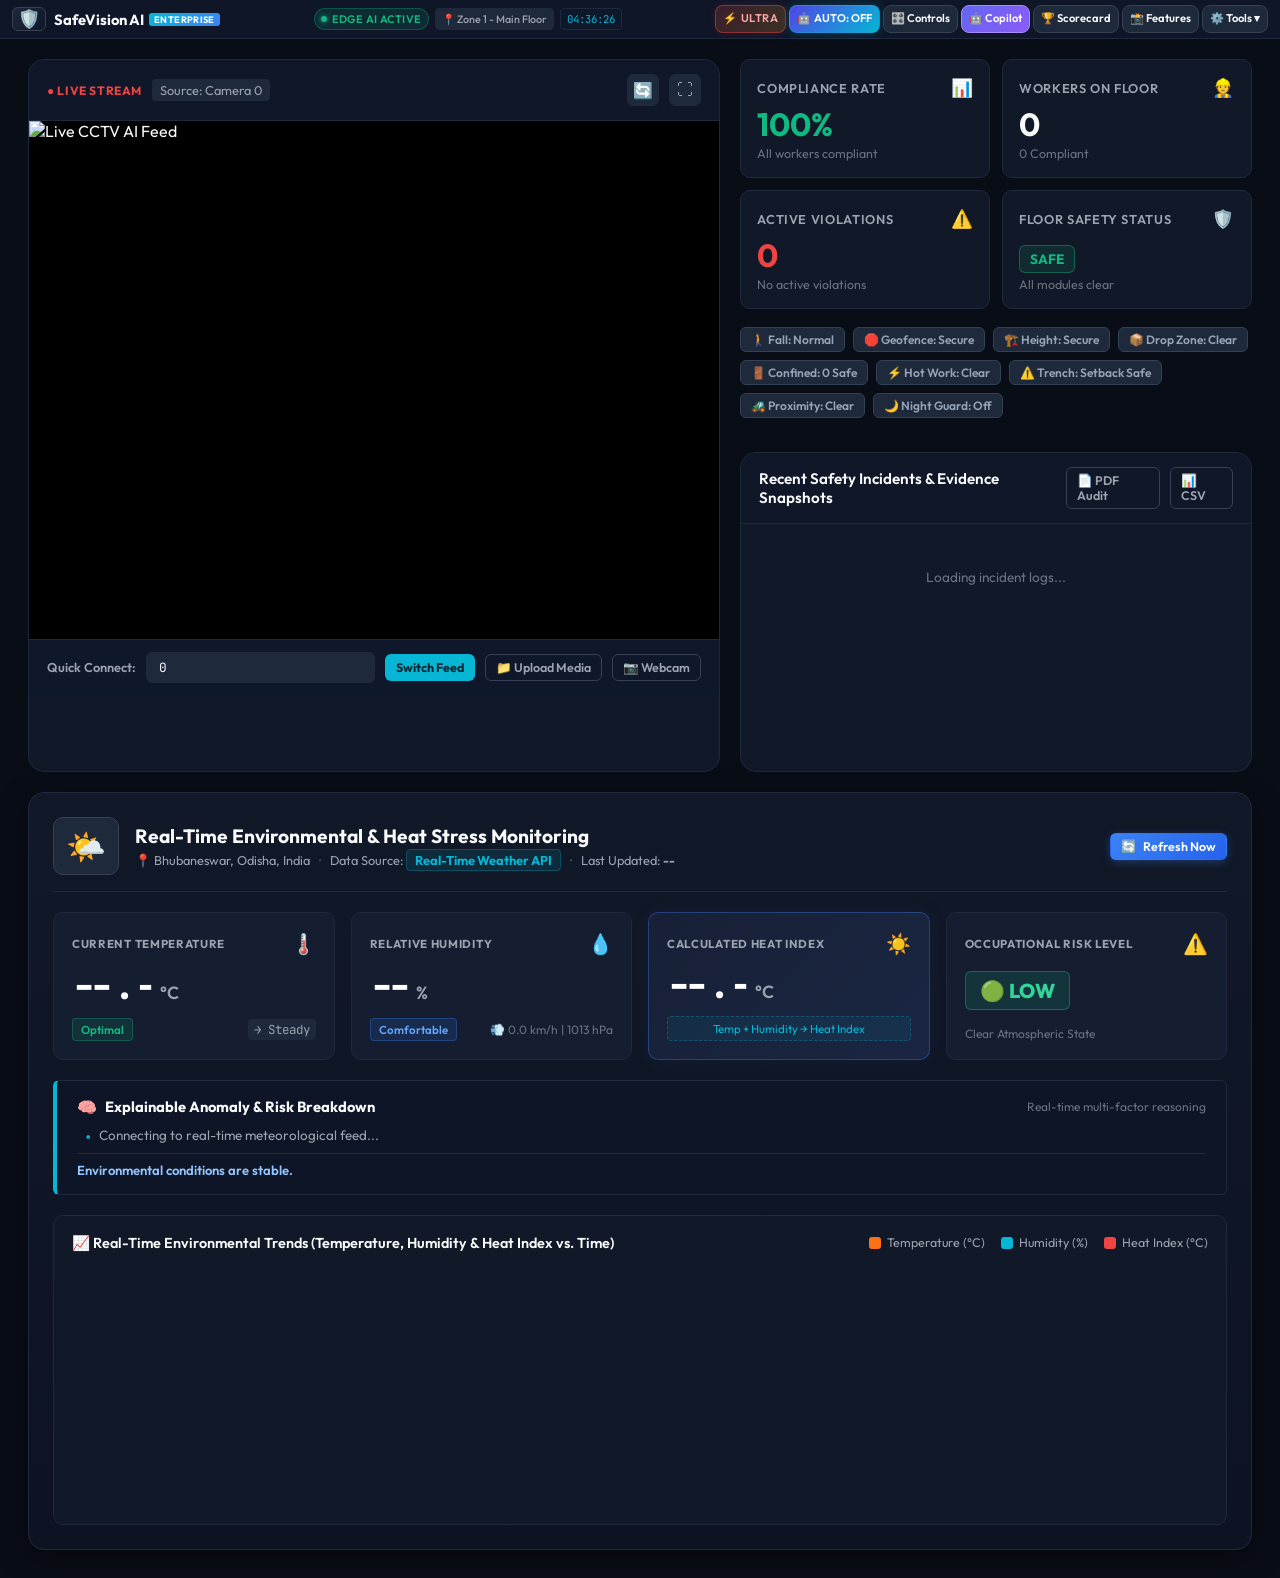
==== commit 5c201268: "Clear fire picture clutter, purge 6800+ snapshot files, add disk auto-pruning, replace vintage photo" ====
--- a/templates/index.html
+++ b/templates/index.html
@@ -183,9 +183,7 @@
                     <input type="text" id="quickSourceInput" placeholder="DroidCam URL (http://192.168.1.15:4747/video), USB (1), or Webcam (0)" value="0">
                     <button type="submit" class="btn btn-sm btn-accent">Switch Feed</button>
                     <input type="file" id="mediaUploadInput" accept="image/*,video/*" style="display: none;">
-                    <button type="button" class="btn btn-sm btn-outline" id="btnUploadMedia" title="Upload local image or video to test AI inspection">📁 Upload Photo</button>
-                    <button type="button" class="btn btn-sm btn-outline" id="btnTestFirePreset" title="Inspect Fire Pillar Test Image" style="color: #ff5252; border-color: #ff5252;">🔥 Test Fire</button>
-                    <button type="button" class="btn btn-sm btn-outline" id="btnTestLighterPreset" title="Inspect Lighter Flame Test Image" style="color: #ffab40; border-color: #ffab40;">⚡ Test Lighter</button>
+                    <button type="button" class="btn btn-sm btn-outline" id="btnUploadMedia" title="Upload local image or video to test AI inspection">📁 Upload Media</button>
                     <button type="button" class="btn btn-sm btn-outline" id="btnWebcamPreset" title="Reset to Laptop Webcam">📷 Webcam</button>
                 </form>
             </div>
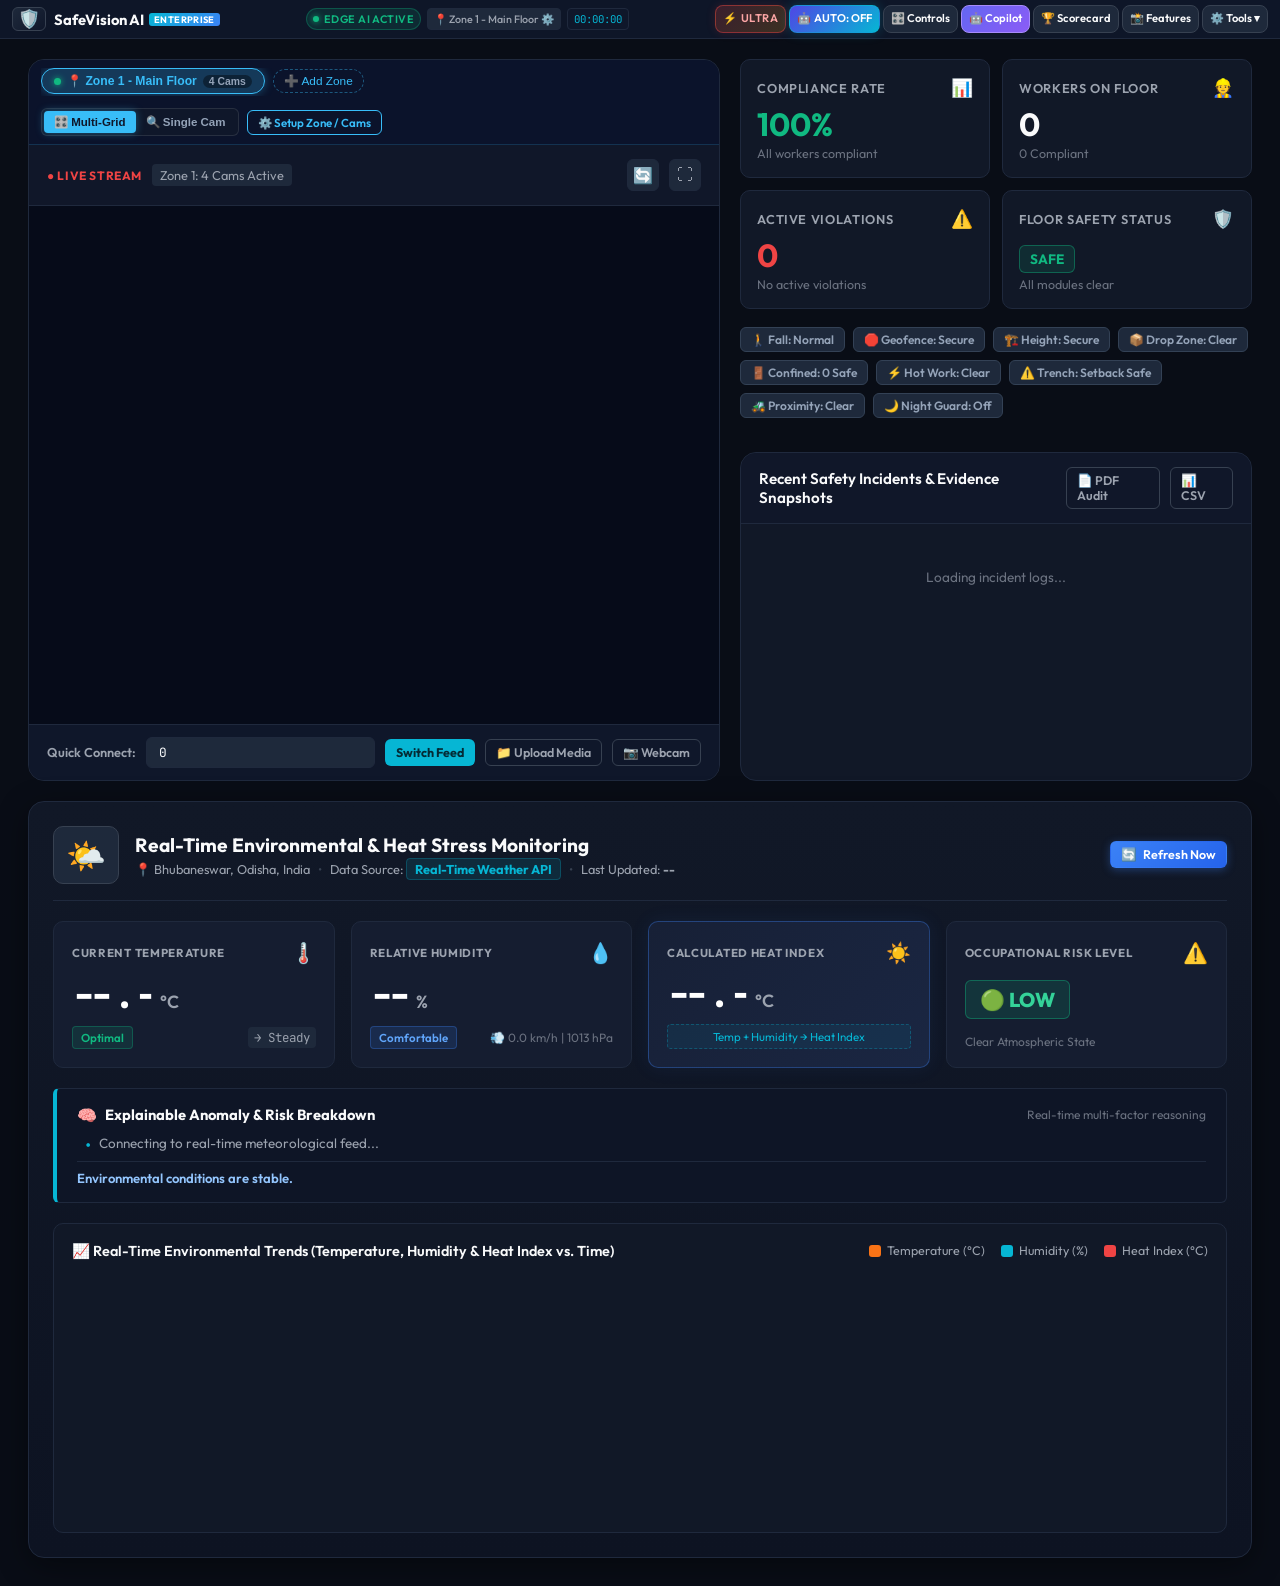
==== commit 33887995: "feat: implement AI safety compliance core modules, web interface, and backend integration" ====
--- a/templates/index.html
+++ b/templates/index.html
@@ -28,7 +28,7 @@
                 <span class="pulse-dot"></span>
                 <span class="status-label">EDGE AI ACTIVE</span>
             </div>
-            <div class="zone-badge" id="currentZoneBadge">📍 Zone 1 - Main Floor</div>
+            <div class="zone-badge" id="currentZoneBadge" style="cursor: pointer;" title="Click to manage & switch industrial zones">📍 <span id="navZoneText">Zone 1 - Main Floor</span> ⚙️</div>
             <div class="clock-display" id="clockDisplay">00:00:00</div>
         </div>
 
@@ -151,10 +151,36 @@
         
         <!-- Left Column: Video Feed & Live HUD -->
         <section class="video-section card">
+            <!-- Zone & CCTV Matrix Ribbon Toolbar -->
+            <div class="zone-cctv-bar">
+                <div class="zone-pills-scroll" id="zoneTabsList">
+                    <!-- Populated dynamically via JS: Zone 1, Zone 2, etc. -->
+                    <button type="button" class="zone-pill active" data-zone="zone_1">
+                        <span class="pill-dot"></span> 📍 Zone 1 - Main Floor <span class="cam-count-tag" id="zone1CamCount">4 Cams</span>
+                    </button>
+                    <button type="button" class="btn-add-zone-pill" id="btnQuickAddZone" title="Add New Industrial Zone">
+                        ➕ Add Zone
+                    </button>
+                </div>
+                <div class="cctv-view-controls">
+                    <div class="view-mode-toggle">
+                        <button type="button" class="view-btn active" id="btnViewGrid" title="Display all cameras for active zone in a live Multi-Grid">
+                            🎛️ Multi-Grid
+                        </button>
+                        <button type="button" class="view-btn" id="btnViewFocus" title="Focus on single camera in full view">
+                            🔍 Single Cam
+                        </button>
+                    </div>
+                    <button type="button" class="btn btn-sm btn-outline btn-manage-cams" id="btnOpenZoneModal" title="Open Custom Zone & Camera Manager">
+                        ⚙️ Setup Zone / Cams
+                    </button>
+                </div>
+            </div>
+
             <div class="card-header">
                 <div class="header-left">
                     <span class="live-tag">● LIVE STREAM</span>
-                    <span class="feed-source-label" id="activeSourceLabel">Source: Camera 0</span>
+                    <span class="feed-source-label" id="activeSourceLabel">Zone 1: 4 Cams Active</span>
                     <span class="mode-badge" id="liveModeBadge" style="display: none;">🚪 GATE INSPECTOR</span>
                 </div>
                 <div class="header-right">
@@ -164,7 +190,20 @@
             </div>
 
             <div class="video-container" id="videoWrapper">
-                <img src="/video_feed" id="liveVideoFeed" alt="Live CCTV AI Feed" class="video-player">
+                <!-- 1. CCTV Multi-Camera Grid View (Default) -->
+                <div class="cctv-grid-layout" id="cctvGridLayout">
+                    <!-- Dynamic Camera Cards injected by JS -->
+                </div>
+
+                <!-- 2. Single Focus Camera View (Shown when Focus Mode or Tile clicked) -->
+                <div class="cctv-single-layout" id="cctvSingleLayout" style="display: none;">
+                    <div class="single-video-stage">
+                        <img src="/video_feed" id="liveVideoFeed" alt="Live CCTV AI Feed" class="video-player">
+                    </div>
+                    <div class="cctv-thumbnail-strip" id="cctvThumbnailStrip">
+                        <!-- Mini camera thumbnails injected by JS -->
+                    </div>
+                </div>
                 
                 <!-- Live Emergency Overlay (Shown only during fire/smoke/fall) -->
                 <div class="hazard-alert-banner" id="hazardBanner" style="display: none;">
@@ -559,12 +598,18 @@
                     </label>
                 </div>
                 <div class="form-group">
-                    <label>Telegram Bot Token:</label>
-                    <input type="password" id="tgBotTokenInput" class="form-control" placeholder="123456789:ABCdefGHIjkLMNopQRstUVw">
+                    <div style="display: flex; justify-content: space-between; align-items: center; margin-bottom: 4px;">
+                        <label style="margin: 0;">Telegram Bot Token:</label>
+                        <button type="button" id="btnToggleTokenVisibility" style="background: none; border: none; color: #38BDF8; font-size: 0.75rem; cursor: pointer; padding: 0;">👁️ Show Token</button>
+                    </div>
+                    <input type="password" id="tgBotTokenInput" class="form-control" placeholder="123456789:ABCdefGHIjkLMNopQRstUVw" autocomplete="off">
                 </div>
                 <div class="form-group">
-                    <label>Telegram Chat ID:</label>
+                    <label>Telegram Numeric Chat ID: <small style="color: #94A3B8; font-weight: normal;">(Must be numeric, not @username)</small></label>
                     <input type="text" id="tgChatIdInput" class="form-control" placeholder="e.g. 987654321">
+                    <small style="color: #94A3B8; font-size: 0.72rem; display: block; margin-top: 3px;">
+                        💡 Send any message to <a href="https://t.me/userinfobot" target="_blank" rel="noopener" style="color: #38BDF8;">@userinfobot</a> on Telegram to find your numeric <code>Id</code>.
+                    </small>
                 </div>
                 <div class="telegram-test-box" style="display: flex; gap: 8px; flex-wrap: wrap; align-items: center;">
                     <button type="button" class="btn btn-outline" id="btnTestTelegram">🚀 Send Live Alert to Phone</button>
@@ -576,6 +621,93 @@
                     <button type="submit" class="btn btn-primary">Save Configuration</button>
                 </div>
             </form>
+        </div>
+    </div>
+
+    <!-- Enterprise Zone & Multi-Camera Setup Modal -->
+    <div class="modal-backdrop" id="zoneCameraModal" style="display: none;">
+        <div class="modal-box" style="max-width: 860px; width: 95%;">
+            <div class="modal-header">
+                <h2>🏭 Industrial Zone & Multi-Camera Setup</h2>
+                <button class="modal-close" id="btnCloseZoneModal">&times;</button>
+            </div>
+            <div class="modal-body">
+                <p class="modal-desc">
+                    Organize your plant by industrial zones. Each zone hosts its own dedicated multi-camera CCTV matrix (Webcam, RTSP IP Cameras, or Live Feeds).
+                </p>
+
+                <!-- Zone Selector & Actions Bar -->
+                <div style="display: flex; justify-content: space-between; align-items: center; background: rgba(15, 23, 42, 0.7); padding: 12px 16px; border-radius: 8px; border: 1px solid rgba(56, 189, 248, 0.25); margin-bottom: 16px; flex-wrap: wrap; gap: 10px;">
+                    <div style="display: flex; align-items: center; gap: 10px;">
+                        <label style="font-weight: 600; color: #94A3B8; margin: 0; font-size: 0.85rem;">Active Zone:</label>
+                        <select id="modalZoneSelect" class="form-control" style="width: auto; min-width: 220px; font-weight: 700; color: #38BDF8; background: #0F172A; border-color: #38BDF8;">
+                            <!-- Filled dynamically by JS -->
+                        </select>
+                    </div>
+                    <div style="display: flex; gap: 8px;">
+                        <button type="button" class="btn btn-sm btn-accent" id="btnModalAddZone">➕ Create New Zone</button>
+                        <button type="button" class="btn btn-sm btn-outline" id="btnModalDeleteZone" style="border-color: #EF4444; color: #EF4444;">🗑️ Delete Zone</button>
+                    </div>
+                </div>
+
+                <!-- Form: Create New Zone (Hidden by default) -->
+                <div id="newZoneFormBox" style="display: none; background: rgba(56, 189, 248, 0.06); border: 1px solid rgba(56, 189, 248, 0.3); border-radius: 8px; padding: 14px; margin-bottom: 16px;">
+                    <h4 style="color: #38BDF8; margin-top: 0; margin-bottom: 8px; font-size: 0.9rem;">➕ Create New Industrial Zone</h4>
+                    <div style="display: grid; grid-template-columns: 1fr 1.2fr auto; gap: 10px; align-items: end;">
+                        <div>
+                            <label style="font-size: 0.78rem;">Zone Name:</label>
+                            <input type="text" id="newZoneNameInput" class="form-control" placeholder="e.g. Zone 2 - Scaffolding Area">
+                        </div>
+                        <div>
+                            <label style="font-size: 0.78rem;">Description / Hazard Type:</label>
+                            <input type="text" id="newZoneDescInput" class="form-control" placeholder="e.g. High elevation steel erection">
+                        </div>
+                        <div style="display: flex; gap: 6px;">
+                            <button type="button" class="btn btn-sm btn-accent" id="btnSubmitNewZone">Save Zone</button>
+                            <button type="button" class="btn btn-sm btn-secondary" id="btnCancelNewZone">Cancel</button>
+                        </div>
+                    </div>
+                </div>
+
+                <!-- Cameras in Active Zone List -->
+                <div style="margin-bottom: 16px;">
+                    <div style="display: flex; justify-content: space-between; align-items: center; margin-bottom: 10px;">
+                        <h3 style="font-size: 0.92rem; color: #E2E8F0; margin: 0;">📹 Cameras Configured in <span id="lblActiveZoneName" style="color: #38BDF8;">Zone 1</span>:</h3>
+                        <button type="button" class="btn btn-sm btn-primary" id="btnModalAddCamera">➕ Add Camera to Zone</button>
+                    </div>
+
+                    <!-- Form: Add New Camera (Hidden by default) -->
+                    <div id="newCameraFormBox" style="display: none; background: rgba(16, 185, 129, 0.06); border: 1px solid rgba(16, 185, 129, 0.35); border-radius: 8px; padding: 14px; margin-bottom: 14px;">
+                        <h4 style="color: #10B981; margin-top: 0; margin-bottom: 8px; font-size: 0.9rem;">📹 Add Camera to Zone</h4>
+                        <div style="display: grid; grid-template-columns: 1fr 1.3fr 1fr; gap: 10px; margin-bottom: 10px;">
+                            <div>
+                                <label style="font-size: 0.78rem;">Camera Name:</label>
+                                <input type="text" id="newCamNameInput" class="form-control" placeholder="e.g. CAM 05 - East Scaffolding">
+                            </div>
+                            <div>
+                                <label style="font-size: 0.78rem;">Video Source (RTSP / USB / DroidCam / Image):</label>
+                                <input type="text" id="newCamSourceInput" class="form-control" placeholder="0 or rtsp://admin:pass@192.168.1.10/live">
+                            </div>
+                            <div>
+                                <label style="font-size: 0.78rem;">Hazard Focus:</label>
+                                <input type="text" id="newCamFocusInput" class="form-control" placeholder="e.g. Height Harness / Fire">
+                            </div>
+                        </div>
+                        <div style="display: flex; justify-content: flex-end; gap: 6px;">
+                            <button type="button" class="btn btn-sm btn-accent" id="btnSubmitNewCam">Save Camera</button>
+                            <button type="button" class="btn btn-sm btn-secondary" id="btnCancelNewCam">Cancel</button>
+                        </div>
+                    </div>
+
+                    <!-- Camera Cards Container -->
+                    <div id="modalCameraList" class="modal-camera-grid">
+                        <!-- Injected dynamically by JS -->
+                    </div>
+                </div>
+            </div>
+            <div class="modal-footer">
+                <button type="button" class="btn btn-secondary" id="btnCloseZoneFooter">Done</button>
+            </div>
         </div>
     </div>
 
--- a/static/css/style.css
+++ b/static/css/style.css
@@ -3109,3 +3109,356 @@
         padding: 12px !important;
     }
 }
+
+/* ================= Enterprise Zone & CCTV Multi-Grid Styling ================= */
+.zone-cctv-bar {
+    display: flex;
+    justify-content: space-between;
+    align-items: center;
+    background: #0B132B;
+    border-bottom: 1px solid rgba(56, 189, 248, 0.18);
+    padding: 8px 12px;
+    gap: 12px;
+    flex-wrap: wrap;
+}
+
+.zone-pills-scroll {
+    display: flex;
+    align-items: center;
+    gap: 8px;
+    overflow-x: auto;
+    padding-bottom: 2px;
+    scrollbar-width: thin;
+}
+
+.zone-pill {
+    background: rgba(30, 41, 59, 0.7);
+    border: 1px solid rgba(148, 163, 184, 0.25);
+    color: #CBD5E1;
+    font-size: 0.76rem;
+    font-weight: 600;
+    padding: 5px 12px;
+    border-radius: 20px;
+    cursor: pointer;
+    display: inline-flex;
+    align-items: center;
+    gap: 6px;
+    white-space: nowrap;
+    transition: all 0.2s ease;
+}
+
+.zone-pill:hover {
+    border-color: #38BDF8;
+    color: #FFFFFF;
+    background: rgba(56, 189, 248, 0.15);
+}
+
+.zone-pill.active {
+    background: rgba(56, 189, 248, 0.22);
+    border-color: #38BDF8;
+    color: #38BDF8;
+    box-shadow: 0 0 10px rgba(56, 189, 248, 0.35);
+}
+
+.pill-dot {
+    width: 7px;
+    height: 7px;
+    border-radius: 50%;
+    background: #10B981;
+    box-shadow: 0 0 6px #10B981;
+}
+
+.cam-count-tag {
+    background: rgba(0, 0, 0, 0.4);
+    font-size: 0.65rem;
+    padding: 1px 6px;
+    border-radius: 10px;
+    color: #94A3B8;
+}
+
+.btn-add-zone-pill {
+    background: transparent;
+    border: 1px dashed rgba(56, 189, 248, 0.4);
+    color: #38BDF8;
+    font-size: 0.74rem;
+    padding: 4px 10px;
+    border-radius: 20px;
+    cursor: pointer;
+    transition: all 0.2s;
+    white-space: nowrap;
+}
+
+.btn-add-zone-pill:hover {
+    background: rgba(56, 189, 248, 0.15);
+    border-color: #38BDF8;
+}
+
+.cctv-view-controls {
+    display: flex;
+    align-items: center;
+    gap: 8px;
+}
+
+.view-mode-toggle {
+    display: inline-flex;
+    background: #0F172A;
+    border: 1px solid rgba(255, 255, 255, 0.1);
+    border-radius: 6px;
+    padding: 2px;
+}
+
+.view-btn {
+    background: transparent;
+    border: none;
+    color: #94A3B8;
+    font-size: 0.72rem;
+    font-weight: 600;
+    padding: 4px 10px;
+    border-radius: 4px;
+    cursor: pointer;
+    transition: all 0.15s;
+}
+
+.view-btn.active {
+    background: #38BDF8;
+    color: #0F172A;
+    font-weight: 700;
+    box-shadow: 0 0 8px rgba(56, 189, 248, 0.4);
+}
+
+.btn-manage-cams {
+    font-size: 0.72rem;
+    padding: 4px 10px;
+    border-color: #38BDF8;
+    color: #38BDF8;
+}
+
+/* ================= Multi-Grid Layout ================= */
+.cctv-grid-layout {
+    display: grid;
+    grid-template-columns: repeat(2, 1fr);
+    grid-template-rows: repeat(2, 1fr);
+    gap: 8px;
+    width: 100%;
+    height: 100%;
+    padding: 8px;
+    background: #060B19;
+    box-sizing: border-box;
+}
+
+.cctv-card {
+    position: relative;
+    background: #0F172A;
+    border: 1px solid rgba(56, 189, 248, 0.2);
+    border-radius: 8px;
+    overflow: hidden;
+    display: flex;
+    flex-direction: column;
+    cursor: pointer;
+    transition: transform 0.2s, border-color 0.2s, box-shadow 0.2s;
+}
+
+.cctv-card:hover {
+    border-color: #38BDF8;
+    transform: translateY(-1px);
+    box-shadow: 0 0 14px rgba(56, 189, 248, 0.25);
+}
+
+.cctv-card.has-hazard {
+    border-color: #EF4444 !important;
+    animation: hazardPulse 1.5s infinite alternate;
+}
+
+@keyframes hazardPulse {
+    from { box-shadow: 0 0 8px rgba(239, 68, 68, 0.4); }
+    to { box-shadow: 0 0 20px rgba(239, 68, 68, 0.9); }
+}
+
+.cctv-card-header {
+    position: absolute;
+    top: 0;
+    left: 0;
+    right: 0;
+    background: linear-gradient(180deg, rgba(15, 23, 42, 0.92) 0%, rgba(15, 23, 42, 0.6) 75%, transparent 100%);
+    padding: 6px 10px;
+    display: flex;
+    justify-content: space-between;
+    align-items: center;
+    z-index: 3;
+}
+
+.cctv-card-title {
+    font-size: 0.72rem;
+    font-weight: 700;
+    color: #F8FAFC;
+    text-shadow: 0 1px 3px rgba(0, 0, 0, 0.9);
+    display: flex;
+    align-items: center;
+    gap: 5px;
+}
+
+.cctv-live-tag {
+    font-size: 0.62rem;
+    font-weight: 800;
+    color: #10B981;
+    background: rgba(16, 185, 129, 0.15);
+    border: 1px solid rgba(16, 185, 129, 0.4);
+    padding: 1px 6px;
+    border-radius: 10px;
+}
+
+.cctv-card-media {
+    position: relative;
+    width: 100%;
+    height: 100%;
+    display: flex;
+    align-items: center;
+    justify-content: center;
+    background: #000;
+}
+
+.cctv-card-img {
+    width: 100%;
+    height: 100%;
+    object-fit: cover;
+    display: block;
+}
+
+.cctv-card-footer {
+    position: absolute;
+    bottom: 0;
+    left: 0;
+    right: 0;
+    background: linear-gradient(0deg, rgba(15, 23, 42, 0.94) 0%, rgba(15, 23, 42, 0.6) 80%, transparent 100%);
+    padding: 6px 10px;
+    display: flex;
+    justify-content: space-between;
+    align-items: center;
+    font-size: 0.68rem;
+    color: #CBD5E1;
+    z-index: 3;
+}
+
+.cctv-focus-tag {
+    color: #94A3B8;
+    font-size: 0.64rem;
+}
+
+.cctv-btn-expand {
+    background: rgba(56, 189, 248, 0.15);
+    border: 1px solid rgba(56, 189, 248, 0.4);
+    color: #38BDF8;
+    font-size: 0.62rem;
+    padding: 2px 7px;
+    border-radius: 4px;
+    font-weight: 600;
+}
+
+/* ================= Single Focus Layout ================= */
+.cctv-single-layout {
+    display: flex;
+    flex-direction: column;
+    width: 100%;
+    height: 100%;
+    background: #000;
+}
+
+.single-video-stage {
+    flex: 1;
+    min-height: 0;
+    position: relative;
+    display: flex;
+    align-items: center;
+    justify-content: center;
+}
+
+.cctv-thumbnail-strip {
+    display: flex;
+    gap: 8px;
+    padding: 6px 10px;
+    background: rgba(15, 23, 42, 0.95);
+    border-top: 1px solid rgba(56, 189, 248, 0.2);
+    overflow-x: auto;
+    align-items: center;
+}
+
+.cctv-thumb-card {
+    min-width: 90px;
+    max-width: 110px;
+    height: 58px;
+    position: relative;
+    border-radius: 6px;
+    overflow: hidden;
+    border: 1.5px solid rgba(255, 255, 255, 0.2);
+    cursor: pointer;
+    flex-shrink: 0;
+    transition: all 0.15s ease;
+}
+
+.cctv-thumb-card:hover, .cctv-thumb-card.active-thumb {
+    border-color: #38BDF8;
+    box-shadow: 0 0 10px rgba(56, 189, 248, 0.5);
+    transform: scale(1.03);
+}
+
+.cctv-thumb-card img {
+    width: 100%;
+    height: 100%;
+    object-fit: cover;
+}
+
+.cctv-thumb-title {
+    position: absolute;
+    bottom: 0;
+    left: 0;
+    right: 0;
+    background: rgba(0,0,0,0.75);
+    font-size: 0.58rem;
+    color: #FFF;
+    padding: 1px 3px;
+    text-align: center;
+    white-space: nowrap;
+    overflow: hidden;
+    text-overflow: ellipsis;
+}
+
+/* ================= Modal Camera Management Cards ================= */
+.modal-camera-grid {
+    display: grid;
+    grid-template-columns: repeat(auto-fill, minmax(240px, 1fr));
+    gap: 12px;
+}
+
+.modal-cam-card {
+    background: #0F172A;
+    border: 1px solid rgba(56, 189, 248, 0.2);
+    border-radius: 8px;
+    padding: 12px;
+    display: flex;
+    flex-direction: column;
+    gap: 6px;
+}
+
+.modal-cam-header {
+    display: flex;
+    justify-content: space-between;
+    align-items: center;
+}
+
+.modal-cam-name {
+    font-size: 0.85rem;
+    font-weight: 700;
+    color: #F8FAFC;
+}
+
+.modal-cam-source {
+    font-size: 0.72rem;
+    color: #94A3B8;
+    word-break: break-all;
+}
+
+.modal-cam-focus {
+    font-size: 0.72rem;
+    color: #38BDF8;
+}
+
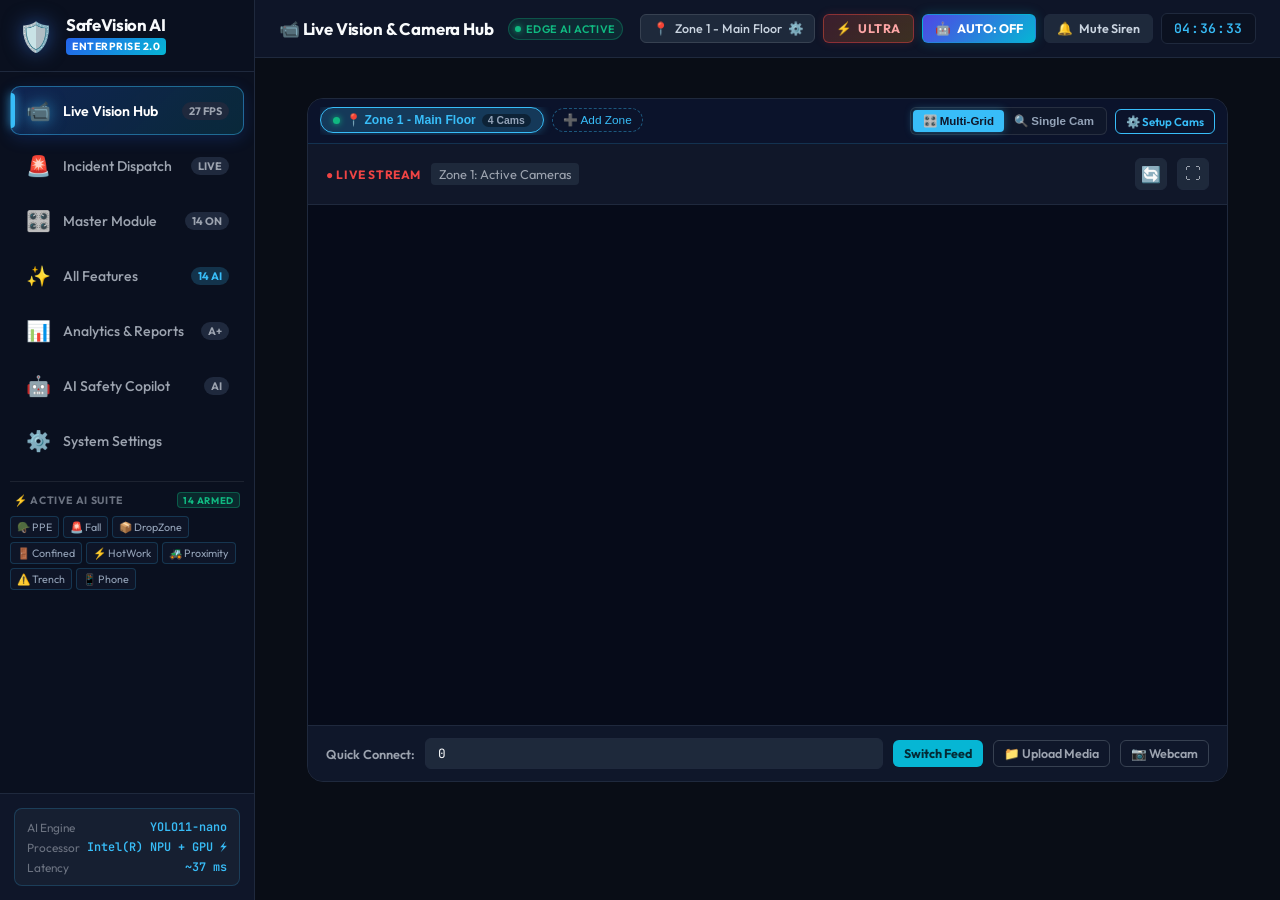
==== commit 19dd77f2: "feat: complete SafeVision AI industrial safety system, live dashboard, reports, and presentation mat" ====
--- a/templates/index.html
+++ b/templates/index.html
@@ -12,439 +12,1393 @@
     <script src="https://cdn.jsdelivr.net/npm/chart.js"></script>
 </head>
 <body>
-    <!-- Top Navigation Bar -->
-    <header class="navbar" id="mainNavbar">
-        <!-- 1. Left: Brand Logo & Title -->
-        <div class="nav-brand">
-            <div class="logo-icon">🛡️</div>
-            <div class="brand-text">
-                <h1>SafeVision AI <span class="badge-edition">ENTERPRISE</span></h1>
-            </div>
-        </div>
-
-        <!-- 2. Center: Real-time Status Badges -->
-        <div class="nav-status" id="navStatusGroup">
-            <div class="status-indicator">
-                <span class="pulse-dot"></span>
-                <span class="status-label">EDGE AI ACTIVE</span>
-            </div>
-            <div class="zone-badge" id="currentZoneBadge" style="cursor: pointer;" title="Click to manage & switch industrial zones">📍 <span id="navZoneText">Zone 1 - Main Floor</span> ⚙️</div>
-            <div class="clock-display" id="clockDisplay">00:00:00</div>
-        </div>
-
-        <!-- 3. Right: All Action Controls in 1 Line -->
-        <div class="nav-actions" id="navActions">
-            <button class="btn btn-sensitivity" id="btnQuickSensitivity" title="Cycle AI Detection Sensitivity: Ultra / High / Standard">
-                ⚡ <span id="navSensitivityText">ULTRA</span>
-            </button>
-            <button class="btn btn-autopilot" id="btnAutoPilotToggle" title="Toggle 24/7 Autonomous Supervisor Away Mode">
-                🤖 <span id="autoPilotText">AUTO: OFF</span>
-            </button>
-            <button class="btn btn-secondary" id="btnMasterControlModal" title="Open Master Feature Switchboard">
-                🎛️ Controls
-            </button>
-            <button class="btn btn-copilot" id="btnOpenCopilot" title="Open AI Safety Copilot">
-                🤖 Copilot
-            </button>
-            <button class="btn btn-secondary" id="btnOpenScorecard" title="View Executive Safety Scorecard & 2D Heatmap">
-                🏆 Scorecard
-            </button>
-            <button class="btn btn-secondary btn-gallery" id="btnOpenFeatureGallery" title="Explore All Safety Features & Dedicated Siren Profiles">
-                📸 Features
-            </button>
+    <!-- Enterprise App Shell with Left Sidebar & Dedicated Views -->
+    <div class="app-shell">
+        
+        <!-- ================= 1. LEFT SIDEBAR NAVIGATION ================= -->
+        <aside class="app-sidebar" id="appSidebar">
+            <div class="sidebar-header">
+                <div class="sidebar-logo">🛡️</div>
+                <div class="sidebar-brand-text">
+                    <h2>SafeVision AI</h2>
+                    <span class="brand-tag">ENTERPRISE 2.0</span>
+                </div>
+            </div>
+
+            <!-- Primary Navigation Links (6 Dedicated Views) -->
+            <nav class="sidebar-nav">
+                <a href="#live" class="sidebar-nav-item active" data-target="view-live" title="Live Video Wall & AI Bounding Boxes">
+                    <span class="nav-icon">📹</span>
+                    <span class="nav-label">Live Vision Hub</span>
+                    <span class="nav-badge" id="sideLiveBadge">27 FPS</span>
+                </a>
+
+                <a href="#incidents" class="sidebar-nav-item" data-target="view-incidents" title="Incident Logs, Snapshots & Telegram Dispatch">
+                    <span class="nav-icon">🚨</span>
+                    <span class="nav-label">Incident Dispatch</span>
+                    <span class="nav-badge" id="sideIncidentBadge">LIVE</span>
+                </a>
+
+                <a href="#modules" class="sidebar-nav-item" data-target="view-modules" title="14 AI Site Safety Modules & Master Controls">
+                    <span class="nav-icon">🎛️</span>
+                    <span class="nav-label">Master Module</span>
+                    <span class="nav-badge">14 ON</span>
+                </a>
+
+                <a href="#features" class="sidebar-nav-item" data-target="view-features" title="Complete Directory & Matrix of All 14 AI Site Safety Features">
+                    <span class="nav-icon">✨</span>
+                    <span class="nav-label">All Features</span>
+                    <span class="nav-badge" style="background: rgba(56, 189, 248, 0.2); color: #38BDF8;">14 AI</span>
+                </a>
+
+                <a href="#analytics" class="sidebar-nav-item" data-target="view-analytics" title="Executive Scorecard, 2D Heatmap & PDF Reports">
+                    <span class="nav-icon">📊</span>
+                    <span class="nav-label">Analytics & Reports</span>
+                    <span class="nav-badge">A+</span>
+                </a>
+
+                <a href="#copilot" class="sidebar-nav-item" data-target="view-copilot" title="Gemini AI Safety Assistant & Weather Station">
+                    <span class="nav-icon">🤖</span>
+                    <span class="nav-label">AI Safety Copilot</span>
+                    <span class="nav-badge">AI</span>
+                </a>
+
+                <a href="#settings" class="sidebar-nav-item" data-target="view-settings" title="Telegram Bot, Sirens, Audio & Hardware Setup">
+                    <span class="nav-icon">⚙️</span>
+                    <span class="nav-label">System Settings</span>
+                </a>
+
+                <!-- Active Features Mini Strip inside Sidebar -->
+                <div class="sidebar-features-section">
+                    <div class="sidebar-section-header">
+                        <span>⚡ ACTIVE AI SUITE</span>
+                        <span class="badge-mini">14 ARMED</span>
+                    </div>
+                    <div class="features-mini-list">
+                        <span class="feature-mini-pill" title="Hardhat & Vest PPE Check">🪖 PPE</span>
+                        <span class="feature-mini-pill" title="Fall & Collapse SOS">🚨 Fall</span>
+                        <span class="feature-mini-pill" title="Crane Drop Zone Radar">📦 DropZone</span>
+                        <span class="feature-mini-pill" title="Confined Space Headcount">🚪 Confined</span>
+                        <span class="feature-mini-pill" title="Hot Work & Fire Watch">⚡ HotWork</span>
+                        <span class="feature-mini-pill" title="Heavy Plant Collision Radar">🚜 Proximity</span>
+                        <span class="feature-mini-pill" title="Trench Setback Safety">⚠️ Trench</span>
+                        <span class="feature-mini-pill" title="Phone Distraction Alert">📱 Phone</span>
+                    </div>
+                </div>
+            </nav>
+
+            <!-- Sidebar Footer: Edge Hardware Diagnostics -->
+            <div class="sidebar-footer">
+                <div class="sidebar-engine-card">
+                    <div class="engine-row">
+                        <span class="engine-title">AI Engine</span>
+                        <span class="engine-val">YOLO11-nano</span>
+                    </div>
+                    <div class="engine-row">
+                        <span class="engine-title">Processor</span>
+                        <span class="engine-val" id="sidebarProcessorVal" style="color: #38BDF8; font-weight: 600;">Intel(R) NPU + GPU ⚡</span>
+                    </div>
+                    <div class="engine-row">
+                        <span class="engine-title">Latency</span>
+                        <span class="engine-val">~37 ms</span>
+                    </div>
+                </div>
+            </div>
+        </aside>
+
+        <!-- ================= MAIN CONTENT WRAPPER ================= -->
+        <div class="app-main">
             
-            <!-- Quick Tools Dropdown Menu -->
-            <div class="dropdown-wrapper" id="toolsDropdownWrapper">
-                <button class="btn btn-secondary dropdown-trigger-btn" id="btnToolsMenu" type="button" title="More Safety & Configuration Tools">
-                    ⚙️ Tools ▾
-                </button>
-                <div class="dropdown-popup-menu" id="toolsMenuContent">
-                    <button type="button" class="dropdown-menu-item" id="btnMenuFeatureGallery">
-                        📸 Features & Sirens Gallery
+            <!-- Global Enterprise Topbar -->
+            <header class="app-topbar">
+                <div class="topbar-left">
+                    <span class="page-title-badge" id="navPageTitle">📹 Live Vision & Camera Hub</span>
+                    <div class="status-indicator">
+                        <span class="pulse-dot"></span>
+                        <span class="status-label">EDGE AI ACTIVE</span>
+                    </div>
+                </div>
+
+                <div class="topbar-right">
+                    <div class="zone-badge" id="currentZoneBadge" style="cursor: pointer;" title="Manage & switch industrial zones">
+                        📍 <span id="navZoneText">Zone 1 - Main Floor</span> ⚙️
+                    </div>
+                    <button class="btn btn-sensitivity" id="btnQuickSensitivity" title="Cycle AI Sensitivity: Ultra / High / Standard">
+                        ⚡ <span id="navSensitivityText">ULTRA</span>
                     </button>
-                    <button type="button" class="dropdown-menu-item" id="btnGateModeToggle">
-                        🚪 <span id="gateModeText">Turnstile Gate Mode</span>
+                    <button class="btn btn-autopilot" id="btnAutoPilotToggle" title="Toggle 24/7 Supervisor Away Mode">
+                        🤖 <span id="autoPilotText">AUTO: OFF</span>
                     </button>
-                    <button type="button" class="dropdown-menu-item" id="btnIndustrialModulesModal">
-                        🏗️ Site Safety Modules
+                    <button class="btn btn-secondary" id="btnMuteToggle" title="Mute/Unmute Siren Alarm">
+                        🔔 <span id="muteStatusText">Mute Siren</span>
                     </button>
-                    <button type="button" class="dropdown-menu-item" id="btnDangerZoneModal">
-                        🛑 Danger Geofence
-                    </button>
-                    <button type="button" class="dropdown-menu-item" id="btnTelegramModal">
-                        📱 Mobile Telegram
-                    </button>
-                    <button type="button" class="dropdown-menu-item" id="btnDemoToggle">
-                        🧪 <span id="demoStatusText">Heat Demo Simulation</span>
-                    </button>
-                    <button type="button" class="dropdown-menu-item" id="btnAudioTest">
-                        🔊 Test Speaker Siren
-                    </button>
-                    <button type="button" class="dropdown-menu-item" id="btnMuteToggle">
-                        🔔 <span id="muteStatusText">Mute/Unmute Siren</span>
-                    </button>
-                    <button type="button" class="dropdown-menu-item" id="btnCameraSettings">
-                        📹 Camera Stream Setup
-                    </button>
-                </div>
-            </div>
-        </div>
-    </header>
-
-    <!-- Auto-Pilot / Supervisor Away Active Banner -->
-    <div class="autopilot-active-banner" id="autoPilotBanner" style="display: none;">
-        <div class="autopilot-banner-content">
-            <span class="autopilot-pulse-icon">🤖</span>
-            <div class="autopilot-banner-text">
-                <strong>24/7 AUTO-PILOT ENGAGED (SUPERVISOR AWAY MODE):</strong>
-                <span>All autonomous vision detectors, multi-channel sirens & mobile Telegram photo dispatches are armed.</span>
-            </div>
-        </div>
-        <div class="autopilot-banner-actions">
-            <button class="btn btn-sm btn-outline-light" id="btnDisarmAutoPilot">✕ Disarm Auto Mode</button>
-        </div>
-    </div>
-
-
-
-    <!-- Visual Thermal / Weather Alert Banner (Shown dynamically on High/Critical Heat Risk) -->
-    <div class="visual-alert-bar" id="weatherAlertBanner" style="display: none;">
-        <div class="visual-alert-content">
-            <div class="visual-alert-icon" id="weatherAlertIcon">🔴</div>
-            <div class="visual-alert-details">
-                <div class="visual-alert-title">
-                    <span class="alert-headline" id="weatherAlertHeadline">CRITICAL THERMAL HAZARD DETECTED</span>
-                    <span class="badge-risk-tag" id="weatherAlertRiskTag">CRITICAL</span>
-                </div>
-                <div class="visual-alert-metrics" id="weatherAlertMetrics">
-                    Temperature: <strong>41.5°C</strong> | Humidity: <strong>76%</strong> | Heat Index: <strong>52.3°C</strong>
-                </div>
-                <div class="visual-alert-explanation" id="weatherAlertExplanation">
-                    <strong>Why detected:</strong> Heat Index exceeded critical threshold. Extreme risk of heat exhaustion.
-                </div>
-            </div>
-        </div>
-        <button class="btn btn-sm btn-dismiss" id="btnDismissWeatherAlert">✕</button>
-    </div>
-
-    <!-- Weather API Offline Banner (Shown when API is unreachable) -->
-    <div class="offline-banner" id="weatherOfflineBanner" style="display: none;">
-        <div class="offline-content">
-            <span class="offline-icon">🔴</span>
-            <span><strong>Weather API Offline:</strong> Connection unavailable. Displaying cached data. <span id="offlineLastUpdated"></span></span>
-        </div>
-        <button class="btn btn-sm btn-outline" id="btnRetryWeather">🔄 Retry Connection</button>
-    </div>
-
-    <!-- Demo Mode Active Banner -->
-    <div class="demo-active-banner" id="demoBanner" style="display: none;">
-        <span>⚠️ <strong>DATA MODE: DEMO SIMULATION ACTIVE</strong> — Synthetic values for testing extreme heat anomalies. Real API feed paused.</span>
-        <div class="demo-actions">
-            <button class="btn btn-sm btn-accent" id="btnDemoHeatSpike">🔥 Trigger Heat Spike (43°C)</button>
-            <button class="btn btn-sm btn-secondary" id="btnDemoNormal">🌿 Normal Weather (29°C)</button>
-            <button class="btn btn-sm btn-outline" id="btnDisableDemo">Exit Demo Mode</button>
-        </div>
-    </div>
-
-    <!-- Main Dashboard Container -->
-    <main class="dashboard-grid">
-        
-        <!-- Left Column: Video Feed & Live HUD -->
-        <section class="video-section card">
-            <!-- Zone & CCTV Matrix Ribbon Toolbar -->
-            <div class="zone-cctv-bar">
-                <div class="zone-pills-scroll" id="zoneTabsList">
-                    <!-- Populated dynamically via JS: Zone 1, Zone 2, etc. -->
-                    <button type="button" class="zone-pill active" data-zone="zone_1">
-                        <span class="pill-dot"></span> 📍 Zone 1 - Main Floor <span class="cam-count-tag" id="zone1CamCount">4 Cams</span>
-                    </button>
-                    <button type="button" class="btn-add-zone-pill" id="btnQuickAddZone" title="Add New Industrial Zone">
-                        ➕ Add Zone
-                    </button>
-                </div>
-                <div class="cctv-view-controls">
-                    <div class="view-mode-toggle">
-                        <button type="button" class="view-btn active" id="btnViewGrid" title="Display all cameras for active zone in a live Multi-Grid">
-                            🎛️ Multi-Grid
+                    <div class="clock-display" id="clockDisplay">00:00:00</div>
+
+                    <!-- Hidden legacy buttons for JS binding compatibility -->
+                    <div style="display: none;">
+                        <button id="btnMasterControlModal"></button>
+                        <button id="btnOpenCopilot"></button>
+                        <button id="btnOpenScorecard"></button>
+                        <button id="btnOpenFeatureGallery"></button>
+                        <button id="btnToolsMenu"></button>
+                        <button id="btnMenuFeatureGallery"></button>
+                        <button id="btnGateModeToggle"></button>
+                        <span id="gateModeText"></span>
+                        <button id="btnIndustrialModulesModal"></button>
+                        <button id="btnDangerZoneModal"></button>
+                        <button id="btnTelegramModal"></button>
+                        <div id="toolsDropdownWrapper"></div>
+                    </div>
+                </div>
+            </header>
+
+            <!-- Auto-Pilot / Supervisor Away Active Banner -->
+            <div class="autopilot-active-banner" id="autoPilotBanner" style="display: none;">
+                <div class="autopilot-banner-content">
+                    <span class="autopilot-pulse-icon">🤖</span>
+                    <div class="autopilot-banner-text">
+                        <strong>24/7 AUTO-PILOT ENGAGED (SUPERVISOR AWAY MODE):</strong>
+                        <span>All autonomous vision detectors, multi-channel sirens & mobile Telegram photo dispatches are armed.</span>
+                    </div>
+                </div>
+                <div class="autopilot-banner-actions">
+                    <button class="btn btn-sm btn-outline-light" id="btnDisarmAutoPilot">✕ Disarm Auto Mode</button>
+                </div>
+            </div>
+
+            <!-- Visual Thermal / Weather Alert Banner -->
+            <div class="visual-alert-bar" id="weatherAlertBanner" style="display: none;">
+                <div class="visual-alert-content">
+                    <div class="visual-alert-icon" id="weatherAlertIcon">🔴</div>
+                    <div class="visual-alert-details">
+                        <div class="visual-alert-title">
+                            <span class="alert-headline" id="weatherAlertHeadline">CRITICAL THERMAL HAZARD DETECTED</span>
+                            <span class="badge-risk-tag" id="weatherAlertRiskTag">CRITICAL</span>
+                        </div>
+                        <div class="visual-alert-metrics" id="weatherAlertMetrics">
+                            Temperature: <strong>41.5°C</strong> | Humidity: <strong>76%</strong> | Heat Index: <strong>52.3°C</strong>
+                        </div>
+                        <div class="visual-alert-explanation" id="weatherAlertExplanation">
+                            <strong>Why detected:</strong> Heat Index exceeded critical threshold. Extreme risk of heat exhaustion.
+                        </div>
+                    </div>
+                </div>
+                <button class="btn btn-sm btn-dismiss" id="btnDismissWeatherAlert">✕</button>
+            </div>
+
+            <!-- Weather API Offline Banner -->
+            <div class="offline-banner" id="weatherOfflineBanner" style="display: none;">
+                <div class="offline-content">
+                    <span class="offline-icon">🔴</span>
+                    <span><strong>Weather API Offline:</strong> Connection unavailable. Displaying cached data. <span id="offlineLastUpdated"></span></span>
+                </div>
+                <button class="btn btn-sm btn-outline" id="btnRetryWeather">🔄 Retry Connection</button>
+            </div>
+
+            <!-- Demo Mode Active Banner -->
+            <div class="demo-active-banner" id="demoBanner" style="display: none;">
+                <span>⚠️ <strong>DATA MODE: DEMO SIMULATION ACTIVE</strong> — Synthetic values for testing extreme heat anomalies. Real API feed paused.</span>
+                <div class="demo-actions">
+                    <button class="btn btn-sm btn-accent" id="btnDemoHeatSpike">🔥 Trigger Heat Spike (43°C)</button>
+                    <button class="btn btn-sm btn-secondary" id="btnDemoNormal">🌿 Normal Weather (29°C)</button>
+                    <button class="btn btn-sm btn-outline" id="btnDisableDemo">Exit Demo Mode</button>
+                    <button id="btnDemoToggle" style="display: none;"><span id="demoStatusText"></span></button>
+                </div>
+            </div>
+
+
+            <!-- ========================================================== -->
+            <!-- VIEW 1: LIVE VISION & CAMERA HUB                           -->
+            <!-- ========================================================== -->
+            <div class="dashboard-view active" id="view-live">
+                <div class="live-vision-layout">
+                    
+                    <!-- Left: Video Feed & Live CCTV Wall (Full Width) -->
+                    <section class="video-section card live-video-wall">
+                        <!-- Zone & CCTV Matrix Ribbon Toolbar -->
+                        <div class="zone-cctv-bar">
+                            <div class="zone-pills-scroll" id="zoneTabsList">
+                                <button type="button" class="zone-pill active" data-zone="zone_1">
+                                    <span class="pill-dot"></span> 📍 Zone 1 - Main Floor <span class="cam-count-tag" id="zone1CamCount">4 Cams</span>
+                                </button>
+                                <button type="button" class="btn-add-zone-pill" id="btnQuickAddZone" title="Add New Industrial Zone">
+                                    ➕ Add Zone
+                                </button>
+                            </div>
+                            <div class="cctv-view-controls">
+                                <div class="view-mode-toggle">
+                                    <button type="button" class="view-btn active" id="btnViewGrid" title="Display all cameras in Multi-Grid">
+                                        🎛️ Multi-Grid
+                                    </button>
+                                    <button type="button" class="view-btn" id="btnViewFocus" title="Focus on single camera in full view">
+                                        🔍 Single Cam
+                                    </button>
+                                </div>
+                                <button type="button" class="btn btn-sm btn-outline btn-manage-cams" id="btnOpenZoneModal" title="Zone & Camera Setup">
+                                    ⚙️ Setup Cams
+                                </button>
+                            </div>
+                        </div>
+
+                        <div class="card-header">
+                            <div class="header-left">
+                                <span class="live-tag">● LIVE STREAM</span>
+                                <span class="feed-source-label" id="activeSourceLabel">Zone 1: Active Cameras</span>
+                                <span class="mode-badge" id="liveModeBadge" style="display: none;">🚪 GATE INSPECTOR</span>
+                            </div>
+                            <div class="header-right">
+                                <button class="btn-icon" id="btnRefreshFeed" title="Reconnect Feed">🔄</button>
+                                <button class="btn-icon" id="btnFullscreen" title="Fullscreen">⛶</button>
+                            </div>
+                        </div>
+
+                        <div class="video-container" id="videoWrapper">
+                            <!-- 1. CCTV Multi-Camera Grid View (Default) -->
+                            <div class="cctv-grid-layout" id="cctvGridLayout"></div>
+
+                            <!-- 2. Single Focus Camera View -->
+                            <div class="cctv-single-layout" id="cctvSingleLayout" style="display: none;">
+                                <div class="single-video-stage">
+                                    <img src="" id="liveVideoFeed" alt="Live CCTV AI Feed" class="video-player">
+                                </div>
+                                <div class="cctv-thumbnail-strip" id="cctvThumbnailStrip"></div>
+                            </div>
+                            
+                            <!-- Live Emergency Hazard Overlay -->
+                            <div class="hazard-alert-banner" id="hazardBanner" style="display: none;">
+                                <div class="hazard-icon" id="hazardIcon">🔥</div>
+                                <div class="hazard-text">
+                                    <h3 id="hazardTitle">CRITICAL HAZARD DETECTED</h3>
+                                    <p id="hazardDesc">Hazard signature detected. Siren armed.</p>
+                                </div>
+                            </div>
+                        </div>
+
+                        <!-- Fast Camera Switch Bar -->
+                        <div class="quick-source-bar">
+                            <form id="quickSourceForm" class="quick-form">
+                                <label>Quick Connect:</label>
+                                <input type="text" id="quickSourceInput" placeholder="DroidCam URL (http://192.168.1.15:4747/video), USB (1), or Webcam (0)" value="0">
+                                <button type="submit" class="btn btn-sm btn-accent">Switch Feed</button>
+                                <input type="file" id="mediaUploadInput" accept="image/*,video/*" style="display: none;">
+                                <button type="button" class="btn btn-sm btn-outline" id="btnUploadMedia" title="Upload local image or video to test AI inspection">📁 Upload Media</button>
+                                <button type="button" class="btn btn-sm btn-outline" id="btnWebcamPreset" title="Reset to Laptop Webcam">📷 Webcam</button>
+                            </form>
+                        </div>
+                    </section>
+                </div>
+            </div>
+
+
+            <!-- ========================================================== -->
+            <!-- VIEW 2: INCIDENT MANAGEMENT & DISPATCH                     -->
+            <!-- ========================================================== -->
+            <div class="dashboard-view" id="view-incidents">
+                <div class="view-header-strip">
+                    <div class="view-header-left">
+                        <h2>🚨 Incident Management & Evidence Dispatch</h2>
+                        <p>Real-time audit log of safety infractions, captured evidence snapshots, and Telegram mobile alert history.</p>
+                    </div>
+                    <div class="view-header-actions">
+                        <a href="/api/export/pdf" download="Safety_Compliance_Audit_Report.pdf" class="btn btn-sm btn-outline">📄 PDF Audit Report</a>
+                        <a href="/api/export/csv" download="safety_incidents.csv" class="btn btn-sm btn-outline">📊 Export CSV</a>
+                    </div>
+                </div>
+
+                <div class="incidents-page-body">
+                    <!-- Real-Time Safety Metrics Summary (4 KPI Cards) -->
+                    <div class="incident-kpi-grid">
+                        <!-- Compliance Rate -->
+                        <div class="kpi-card highlight-card">
+                            <div class="kpi-header">
+                                <span>Compliance Rate</span>
+                                <span class="kpi-icon">📊</span>
+                            </div>
+                            <div class="kpi-body">
+                                <div class="gauge-container">
+                                    <span class="kpi-number" id="kpiCompliance">100%</span>
+                                </div>
+                                <div class="kpi-subtext" id="kpiComplianceSub">All workers compliant</div>
+                            </div>
+                        </div>
+
+                        <!-- Total Workers -->
+                        <div class="kpi-card">
+                            <div class="kpi-header">
+                                <span>Workers on Floor</span>
+                                <span class="kpi-icon">👷</span>
+                            </div>
+                            <div class="kpi-body">
+                                <span class="kpi-number" id="kpiWorkers">0</span>
+                                <div class="kpi-subtext"><span id="kpiCompliantWorkers">0</span> Compliant</div>
+                            </div>
+                        </div>
+
+                        <!-- Active Violations -->
+                        <div class="kpi-card" id="cardViolations">
+                            <div class="kpi-header">
+                                <span>Active Violations</span>
+                                <span class="kpi-icon">⚠️</span>
+                            </div>
+                            <div class="kpi-body">
+                                <span class="kpi-number alert-text" id="kpiViolations">0</span>
+                                <div class="kpi-subtext" id="kpiViolationDetails">No active violations</div>
+                            </div>
+                        </div>
+
+                        <!-- Safety Hazard Status -->
+                        <div class="kpi-card" id="cardHazard">
+                            <div class="kpi-header">
+                                <span>Floor Safety Status</span>
+                                <span class="kpi-icon">🛡️</span>
+                            </div>
+                            <div class="kpi-body">
+                                <span class="kpi-badge badge-safe" id="kpiHazardStatus">SAFE</span>
+                                <div class="kpi-subtext" id="kpiHazardDetails">All modules clear</div>
+                            </div>
+                        </div>
+                    </div>
+
+                    <!-- Multi-Hazard Live Telemetry Status Strip -->
+                    <div class="telemetry-status-strip incident-telemetry-bar">
+                        <span class="tele-tag" id="tagFall">🚶 Fall: Normal</span>
+                        <span class="tele-tag" id="tagGeofence">🛑 Geofence: Secure</span>
+                        <span class="tele-tag" id="tagHeight">🏗️ Height: Secure</span>
+                        <span class="tele-tag" id="tagDropZone">📦 Drop Zone: Clear</span>
+                        <span class="tele-tag" id="tagConfined">🚪 Confined: 0 Safe</span>
+                        <span class="tele-tag" id="tagHotWork">⚡ Hot Work: Clear</span>
+                        <span class="tele-tag" id="tagTrench">⚠️ Trench: Setback Safe</span>
+                        <span class="tele-tag" id="tagProximity">🚜 Proximity: Clear</span>
+                        <span class="tele-tag" id="tagNight">🌙 Night Guard: Off</span>
+                    </div>
+
+                    <div class="incidents-view-grid">
+                        <div class="incidents-toolbar">
+                            <div class="filter-pills-group">
+                                <button type="button" class="filter-pill-btn active" data-filter="all">All Incidents</button>
+                                <button type="button" class="filter-pill-btn" data-filter="critical" style="color: #EF4444;">🚨 Critical (Fire / Fall)</button>
+                                <button type="button" class="filter-pill-btn" data-filter="high" style="color: #F59E0B;">⚠️ High (PPE / Harness)</button>
+                                <button type="button" class="filter-pill-btn" data-filter="resolved">✅ Resolved</button>
+                            </div>
+                            <div>
+                                <span style="font-size: 0.8rem; color: var(--text-muted);">Real-time database sync active</span>
+                            </div>
+                        </div>
+
+                        <!-- Full Incidents List Container (Bound to app.js) -->
+                        <div class="incidents-panel card" style="min-height: 480px;">
+                            <div class="incidents-list" id="incidentsContainer">
+                                <div class="empty-state">Loading incident evidence logs...</div>
+                            </div>
+                        </div>
+                    </div>
+                </div>
+            </div>
+
+
+            <!-- ========================================================== -->
+            <!-- VIEW 3: MASTER MODULE CONTROL HUB (14 DETECTORS)           -->
+            <!-- ========================================================== -->
+            <div class="dashboard-view" id="view-modules">
+                <div class="view-header-strip">
+                    <div class="view-header-left">
+                        <h2>🎛️ Master Module Control & Policy Hub</h2>
+                        <p>Centralized master supervisor control over all 14 AI neural inspection modules, thresholds, and operational presets.</p>
+                    </div>
+                    <div class="view-header-actions">
+                        <span class="sensitivity-live-pill" id="sensitivityLivePill">
+                            <span class="pulse-indicator"></span>
+                            <span id="sensitivityPillText">ULTRA STRICT (15% CONF)</span>
+                        </span>
+                    </div>
+                </div>
+
+                <!-- Operational Shift Presets -->
+                <div class="preset-selection-panel" style="margin-bottom: 20px;">
+                    <div class="preset-label">⚡ 1-Click Operational Shift Presets:</div>
+                    <div class="preset-chips-grid">
+                        <button type="button" class="preset-btn btn-preset-auto" data-preset="auto_pilot">
+                            🤖 Supervisor Away (Full Auto)
                         </button>
-                        <button type="button" class="view-btn" id="btnViewFocus" title="Focus on single camera in full view">
-                            🔍 Single Cam
+                        <button type="button" class="preset-btn" data-preset="construction">
+                            🏗️ Construction Site
                         </button>
-                    </div>
-                    <button type="button" class="btn btn-sm btn-outline btn-manage-cams" id="btnOpenZoneModal" title="Open Custom Zone & Camera Manager">
-                        ⚙️ Setup Zone / Cams
-                    </button>
-                </div>
-            </div>
-
-            <div class="card-header">
-                <div class="header-left">
-                    <span class="live-tag">● LIVE STREAM</span>
-                    <span class="feed-source-label" id="activeSourceLabel">Zone 1: 4 Cams Active</span>
-                    <span class="mode-badge" id="liveModeBadge" style="display: none;">🚪 GATE INSPECTOR</span>
-                </div>
-                <div class="header-right">
-                    <button class="btn-icon" id="btnRefreshFeed" title="Reconnect Feed">🔄</button>
-                    <button class="btn-icon" id="btnFullscreen" title="Fullscreen">⛶</button>
-                </div>
-            </div>
-
-            <div class="video-container" id="videoWrapper">
-                <!-- 1. CCTV Multi-Camera Grid View (Default) -->
-                <div class="cctv-grid-layout" id="cctvGridLayout">
-                    <!-- Dynamic Camera Cards injected by JS -->
-                </div>
-
-                <!-- 2. Single Focus Camera View (Shown when Focus Mode or Tile clicked) -->
-                <div class="cctv-single-layout" id="cctvSingleLayout" style="display: none;">
-                    <div class="single-video-stage">
-                        <img src="/video_feed" id="liveVideoFeed" alt="Live CCTV AI Feed" class="video-player">
-                    </div>
-                    <div class="cctv-thumbnail-strip" id="cctvThumbnailStrip">
-                        <!-- Mini camera thumbnails injected by JS -->
-                    </div>
-                </div>
-                
-                <!-- Live Emergency Overlay (Shown only during fire/smoke/fall) -->
-                <div class="hazard-alert-banner" id="hazardBanner" style="display: none;">
-                    <div class="hazard-icon" id="hazardIcon">🔥</div>
-                    <div class="hazard-text">
-                        <h3 id="hazardTitle">CRITICAL HAZARD DETECTED</h3>
-                        <p id="hazardDesc">Fire/Smoke signature detected. Siren activated.</p>
-                    </div>
-                </div>
-            </div>
-
-            <!-- Fast Camera Switch Bar -->
-            <div class="quick-source-bar">
-                <form id="quickSourceForm" class="quick-form">
-                    <label>Quick Connect:</label>
-                    <input type="text" id="quickSourceInput" placeholder="DroidCam URL (http://192.168.1.15:4747/video), USB (1), or Webcam (0)" value="0">
-                    <button type="submit" class="btn btn-sm btn-accent">Switch Feed</button>
-                    <input type="file" id="mediaUploadInput" accept="image/*,video/*" style="display: none;">
-                    <button type="button" class="btn btn-sm btn-outline" id="btnUploadMedia" title="Upload local image or video to test AI inspection">📁 Upload Media</button>
-                    <button type="button" class="btn btn-sm btn-outline" id="btnWebcamPreset" title="Reset to Laptop Webcam">📷 Webcam</button>
-                </form>
-            </div>
-        </section>
-
-        <!-- Right Column: Metrics & Real-time Incident Feed -->
-        <section class="metrics-section">
-            
-            <!-- KPI Summary Cards (PPE & Floor Safety) -->
-            <div class="kpi-grid">
-                
-                <!-- Compliance Rate -->
-                <div class="kpi-card highlight-card">
-                    <div class="kpi-header">
-                        <span>Compliance Rate</span>
-                        <span class="kpi-icon">📊</span>
-                    </div>
-                    <div class="kpi-body">
-                        <div class="gauge-container">
-                            <span class="kpi-number" id="kpiCompliance">100%</span>
-                        </div>
-                        <div class="kpi-subtext" id="kpiComplianceSub">All workers compliant</div>
-                    </div>
-                </div>
-
-                <!-- Total Workers -->
-                <div class="kpi-card">
-                    <div class="kpi-header">
-                        <span>Workers on Floor</span>
-                        <span class="kpi-icon">👷</span>
-                    </div>
-                    <div class="kpi-body">
-                        <span class="kpi-number" id="kpiWorkers">0</span>
-                        <div class="kpi-subtext"><span id="kpiCompliantWorkers">0</span> Compliant</div>
-                    </div>
-                </div>
-
-                <!-- Active Violations -->
-                <div class="kpi-card" id="cardViolations">
-                    <div class="kpi-header">
-                        <span>Active Violations</span>
-                        <span class="kpi-icon">⚠️</span>
-                    </div>
-                    <div class="kpi-body">
-                        <span class="kpi-number alert-text" id="kpiViolations">0</span>
-                        <div class="kpi-subtext" id="kpiViolationDetails">No active violations</div>
-                    </div>
-                </div>
-
-                <!-- Safety Hazard Status -->
-                <div class="kpi-card" id="cardHazard">
-                    <div class="kpi-header">
-                        <span>Floor Safety Status</span>
-                        <span class="kpi-icon">🛡️</span>
-                    </div>
-                    <div class="kpi-body">
-                        <span class="kpi-badge badge-safe" id="kpiHazardStatus">SAFE</span>
-                        <div class="kpi-subtext" id="kpiHazardDetails">All modules clear</div>
-                    </div>
-                </div>
-            </div>
-
-            <!-- Multi-Hazard Live Telemetry Status Strip -->
-            <div class="telemetry-status-strip">
-                <span class="tele-tag" id="tagFall">🚶 Fall: Normal</span>
-                <span class="tele-tag" id="tagGeofence">🛑 Geofence: Secure</span>
-                <span class="tele-tag" id="tagHeight">🏗️ Height: Secure</span>
-                <span class="tele-tag" id="tagDropZone">📦 Drop Zone: Clear</span>
-                <span class="tele-tag" id="tagConfined">🚪 Confined: 0 Safe</span>
-                <span class="tele-tag" id="tagHotWork">⚡ Hot Work: Clear</span>
-                <span class="tele-tag" id="tagTrench">⚠️ Trench: Setback Safe</span>
-                <span class="tele-tag" id="tagProximity">🚜 Proximity: Clear</span>
-                <span class="tele-tag" id="tagNight">🌙 Night Guard: Off</span>
-            </div>
-
-            <!-- Incident Audit & Live Log Feed -->
-            <div class="incidents-panel card">
-                <div class="card-header">
-                    <div class="header-left">
-                        <h3>Recent Safety Incidents & Evidence Snapshots</h3>
-                    </div>
-                    <div class="header-right">
-                        <a href="/api/export/pdf" target="_blank" class="btn btn-sm btn-outline">📄 PDF Audit</a>
-                        <a href="/api/export/csv" class="btn btn-sm btn-outline">📊 CSV</a>
-                    </div>
-                </div>
-
-                <div class="incidents-list" id="incidentsContainer">
-                    <div class="empty-state">Loading incident logs...</div>
-                </div>
-            </div>
-
-        </section>
-
-    </main>
-
-    <!-- Real-Time Weather Monitoring & Visual Alert Command Section -->
-    <section class="weather-dashboard-section">
-        <div class="weather-panel card">
-            
-            <div class="weather-panel-header">
-                <div class="weather-title-block">
-                    <div class="weather-badge-icon">🌤️</div>
-                    <div>
-                        <h2>Real-Time Environmental & Heat Stress Monitoring</h2>
-                        <div class="weather-location-meta">
-                            <span id="weatherLocationName">📍 Bhubaneswar, Odisha, India</span>
-                            <span class="sep">•</span>
-                            <span>Data Source: <strong id="weatherDataSourceTag" class="source-tag">Real-Time Weather API</strong></span>
-                            <span class="sep">•</span>
-                            <span>Last Updated: <strong id="weatherLastUpdatedText">--</strong></span>
-                        </div>
-                    </div>
-                </div>
-                <div class="weather-header-actions">
-                    <button class="btn btn-sm btn-primary" id="btnRefreshWeatherNow">
-                        <span id="refreshSpinner" class="spinner-icon">🔄</span> Refresh Now
-                    </button>
-                </div>
-            </div>
-
-            <div class="weather-kpi-grid">
-                
-                <!-- 1. Temperature Card -->
-                <div class="weather-card">
-                    <div class="weather-card-top">
-                        <span class="weather-card-label">CURRENT TEMPERATURE</span>
-                        <span class="weather-card-icon">🌡️</span>
-                    </div>
-                    <div class="weather-card-value">
-                        <span class="metric-val" id="valTemperature">--.-</span>
-                        <span class="metric-unit">°C</span>
-                    </div>
-                    <div class="weather-card-footer">
-                        <span class="status-pill status-normal" id="badgeTempStatus">Optimal</span>
-                        <span class="trend-indicator" id="trendIndicator">→ Steady</span>
-                    </div>
-                </div>
-
-                <!-- 2. Relative Humidity Card -->
-                <div class="weather-card">
-                    <div class="weather-card-top">
-                        <span class="weather-card-label">RELATIVE HUMIDITY</span>
-                        <span class="weather-card-icon">💧</span>
-                    </div>
-                    <div class="weather-card-value">
-                        <span class="metric-val" id="valHumidity">--</span>
-                        <span class="metric-unit">%</span>
-                    </div>
-                    <div class="weather-card-footer">
-                        <span class="status-pill status-info" id="badgeHumidityStatus">Comfortable</span>
-                        <span class="sub-metric" id="valWindPressure">💨 0.0 km/h | 1013 hPa</span>
-                    </div>
-                </div>
-
-                <!-- 3. NOAA Heat Index Card -->
-                <div class="weather-card highlight-weather-card">
-                    <div class="weather-card-top">
-                        <span class="weather-card-label">CALCULATED HEAT INDEX</span>
-                        <span class="weather-card-icon">☀️</span>
-                    </div>
-                    <div class="weather-card-value">
-                        <span class="metric-val" id="valHeatIndex">--.-</span>
-                        <span class="metric-unit">°C</span>
-                    </div>
-                    <div class="weather-card-footer">
-                        <div class="formula-tooltip" id="formulaTooltip" title="NOAA / Rothfusz Equation">
-                            <span id="formulaText">Temp + Humidity → Heat Index</span>
-                        </div>
-                    </div>
-                </div>
-
-                <!-- 4. Thermal Risk Level Card -->
-                <div class="weather-card" id="cardRiskLevel">
-                    <div class="weather-card-top">
-                        <span class="weather-card-label">OCCUPATIONAL RISK LEVEL</span>
-                        <span class="weather-card-icon">⚠️</span>
-                    </div>
-                    <div class="weather-card-value">
-                        <span class="risk-badge-display risk-low" id="valRiskBadge">🟢 LOW</span>
-                    </div>
-                    <div class="weather-card-footer">
-                        <span class="sub-metric" id="valRiskCondition">Clear Atmospheric State</span>
-                    </div>
-                </div>
-
-            </div>
-
-            <!-- Explainable Anomaly Reasoning Box -->
-            <div class="explainable-reason-box">
-                <div class="explainable-header">
-                    <span class="explainable-icon">🧠</span>
-                    <h4>Explainable Anomaly & Risk Breakdown</h4>
-                    <span class="explainable-sub">Real-time multi-factor reasoning</span>
-                </div>
-                <div class="explainable-body">
-                    <ul class="reason-bullets" id="reasonsListContainer">
-                        <li>Connecting to real-time meteorological feed...</li>
-                    </ul>
-                    <div class="reason-conclusion" id="conclusionContainer">
-                        Environmental conditions are stable.
-                    </div>
-                </div>
-            </div>
-
-            <!-- Interactive Historical Chart Section -->
-            <div class="weather-chart-container">
-                <div class="chart-header">
-                    <h4>📈 Real-Time Environmental Trends (Temperature, Humidity & Heat Index vs. Time)</h4>
-                    <div class="chart-legend-custom">
-                        <span class="legend-item"><span class="legend-color color-temp"></span> Temperature (°C)</span>
-                        <span class="legend-item"><span class="legend-color color-humidity"></span> Humidity (%)</span>
-                        <span class="legend-item"><span class="legend-color color-heatindex"></span> Heat Index (°C)</span>
-                    </div>
-                </div>
-                <div class="chart-wrapper">
-                    <canvas id="weatherHistoryChart"></canvas>
-                </div>
-            </div>
-
-        </div>
-    </section>
+                        <button type="button" class="preset-btn" data-preset="hot_work_plant">
+                            ⚡ Hot Work Plant
+                        </button>
+                        <button type="button" class="preset-btn" data-preset="clean_ppe_only">
+                            🛡️ Clean PPE Only
+                        </button>
+                        <button type="button" class="preset-btn" data-preset="night_guard">
+                            🌙 Night Guard
+                        </button>
+                        <button type="button" class="preset-btn" data-preset="all_on">
+                            🚀 Arm All 14 Modules
+                        </button>
+                        <button type="button" class="preset-btn btn-preset-off" data-preset="all_off">
+                            🧹 Disarm All
+                        </button>
+                    </div>
+                </div>
+
+                <!-- Sensitivity Sliders -->
+                <div class="sensitivity-panel" style="margin-bottom: 24px;">
+                    <div class="sensitivity-body-grid">
+                        <div class="sensitivity-mode-selector">
+                            <label class="sens-label">Operational Sensitivity Level:</label>
+                            <div class="sens-button-group">
+                                <button type="button" class="btn-sens-preset" data-sens="standard">
+                                    <span class="sens-icon">🟢</span>
+                                    <span class="sens-name">Standard</span>
+                                    <span class="sens-sub">35% Conf | 4s Cooldown</span>
+                                </button>
+                                <button type="button" class="btn-sens-preset" data-sens="high">
+                                    <span class="sens-icon">🟡</span>
+                                    <span class="sens-name">High Sensitivity</span>
+                                    <span class="sens-sub">25% Conf | 2.5s Cooldown</span>
+                                </button>
+                                <button type="button" class="btn-sens-preset active" data-sens="ultra">
+                                    <span class="sens-icon">🔴</span>
+                                    <span class="sens-name">Ultra Strict</span>
+                                    <span class="sens-sub">15% Conf | 1.5s Instant</span>
+                                </button>
+                            </div>
+                        </div>
+
+                        <div class="sensitivity-sliders-wrapper">
+                            <div class="sens-slider-card">
+                                <div class="slider-header-flex">
+                                    <span class="slider-title">🎯 Neural Confidence Threshold:</span>
+                                    <span class="slider-val" id="lblConfidenceVal">15% (0.15)</span>
+                                </div>
+                                <input type="range" id="sliderConfidence" min="0.10" max="0.65" step="0.05" value="0.15" class="custom-range-slider">
+                                <div class="slider-scale">
+                                    <span>Ultra Strict (10%)</span>
+                                    <span>Balanced (35%)</span>
+                                    <span>Conservative (65%)</span>
+                                </div>
+                            </div>
+
+                            <div class="sens-slider-card">
+                                <div class="slider-header-flex">
+                                    <span class="slider-title">⏱️ Violation Alert Cooldown:</span>
+                                    <span class="slider-val" id="lblCooldownVal">1.5s</span>
+                                </div>
+                                <input type="range" id="sliderCooldown" min="0.5" max="8.0" step="0.5" value="1.5" class="custom-range-slider">
+                                <div class="slider-scale">
+                                    <span>Instant (0.5s)</span>
+                                    <span>Moderate (3.0s)</span>
+                                    <span>Spaced (8.0s)</span>
+                                </div>
+                            </div>
+                        </div>
+                    </div>
+                </div>
+
+                <!-- 14 Interactive AI Modules Cards Grid -->
+                <div class="modules-master-grid">
+                    
+                    <!-- 1. Hardhat / Helmet -->
+                    <div class="module-config-card" data-toggle="helmet_check">
+                        <div class="module-card-top">
+                            <div class="module-icon-wrap">🪖</div>
+                            <div class="module-info">
+                                <h4>Hardhat / Helmet Inspection</h4>
+                                <p>Real-time headgear compliance monitoring with instant audible alert.</p>
+                            </div>
+                            <label class="switch-wrap">
+                                <input type="checkbox" id="chkMasterHelmet" checked>
+                                <span class="slider-round"></span>
+                            </label>
+                        </div>
+                        <div class="module-card-footer">
+                            <span class="module-status-badge active">OSHA 1926.100</span>
+                            <span style="color: var(--text-dim);">Worker Level</span>
+                        </div>
+                    </div>
+
+                    <!-- 2. High-Vis Vest -->
+                    <div class="module-config-card" data-toggle="vest_check">
+                        <div class="module-card-top">
+                            <div class="module-icon-wrap">🦺</div>
+                            <div class="module-info">
+                                <h4>High-Vis Reflective Vest</h4>
+                                <p>Fluorescent neon vest & retroreflective strip verification.</p>
+                            </div>
+                            <label class="switch-wrap">
+                                <input type="checkbox" id="chkMasterVest" checked>
+                                <span class="slider-round"></span>
+                            </label>
+                        </div>
+                        <div class="module-card-footer">
+                            <span class="module-status-badge active">ANSI/ISEA 107</span>
+                            <span style="color: var(--text-dim);">Torso Check</span>
+                        </div>
+                    </div>
+
+                    <!-- 3. Height Safety & Harness -->
+                    <div class="module-config-card" data-toggle="height_safety">
+                        <div class="module-card-top">
+                            <div class="module-icon-wrap">🏗️</div>
+                            <div class="module-info">
+                                <h4>Height Safety & Harness Tether</h4>
+                                <p>Verifies fall-arrest harness & lanyard tethering at elevated decks.</p>
+                            </div>
+                            <label class="switch-wrap">
+                                <input type="checkbox" id="chkMasterHarness">
+                                <span class="slider-round"></span>
+                            </label>
+                        </div>
+                        <div class="module-card-footer">
+                            <span class="module-status-badge active">OSHA 1926 Sub M</span>
+                            <span style="color: var(--text-dim);">> 2m Elevation</span>
+                        </div>
+                    </div>
+
+                    <!-- 4. Worker Fall & Man-Down -->
+                    <div class="module-config-card" data-toggle="fall_detection">
+                        <div class="module-card-top">
+                            <div class="module-icon-wrap">🚨</div>
+                            <div class="module-info">
+                                <h4>Worker Fall & Man-Down</h4>
+                                <p>Immediate horizontal posture collapse and immobility detection.</p>
+                            </div>
+                            <label class="switch-wrap">
+                                <input type="checkbox" id="chkMasterFall" checked>
+                                <span class="slider-round"></span>
+                            </label>
+                        </div>
+                        <div class="module-card-footer">
+                            <span class="module-status-badge active">EMERGENCY SOS</span>
+                            <span style="color: var(--text-dim);">< 100ms Trigger</span>
+                        </div>
+                    </div>
+
+                    <!-- 5. Crane Suspended Load Drop Zone -->
+                    <div class="module-config-card" data-toggle="suspended_load">
+                        <div class="module-card-top">
+                            <div class="module-icon-wrap">📦</div>
+                            <div class="module-info">
+                                <h4>Crane Suspended Load Drop Zone</h4>
+                                <p>Projects dynamic radar drop shadow and warns workers in line-of-fire.</p>
+                            </div>
+                            <label class="switch-wrap">
+                                <input type="checkbox" id="chkMasterSuspended">
+                                <span class="slider-round"></span>
+                            </label>
+                        </div>
+                        <div class="module-card-footer">
+                            <span class="module-status-badge active">OSHA 1926.1425</span>
+                            <span style="color: var(--text-dim);">Line of Fire</span>
+                        </div>
+                    </div>
+
+                    <!-- 6. Confined Space Headcount -->
+                    <div class="module-config-card" data-toggle="confined_space">
+                        <div class="module-card-top">
+                            <div class="module-icon-wrap">🚪</div>
+                            <div class="module-info">
+                                <h4>Confined Space Headcount</h4>
+                                <p>Automated entry/exit counting & max stay-duration watchdog.</p>
+                            </div>
+                            <label class="switch-wrap">
+                                <input type="checkbox" id="chkMasterConfined">
+                                <span class="slider-round"></span>
+                            </label>
+                        </div>
+                        <div class="module-card-footer">
+                            <span class="module-status-badge active">OSHA 1910.146</span>
+                            <span style="color: var(--text-dim);">Tank / Manhole</span>
+                        </div>
+                    </div>
+
+                    <!-- 7. Hot Work & Fire Extinguisher -->
+                    <div class="module-config-card" data-toggle="hot_work">
+                        <div class="module-card-top">
+                            <div class="module-icon-wrap">⚡</div>
+                            <div class="module-info">
+                                <h4>Hot Work & Extinguisher Watch</h4>
+                                <p>Detects welding sparks and verifies certified extinguisher proximity (< 5m).</p>
+                            </div>
+                            <label class="switch-wrap">
+                                <input type="checkbox" id="chkMasterHotWork">
+                                <span class="slider-round"></span>
+                            </label>
+                        </div>
+                        <div class="module-card-footer">
+                            <span class="module-status-badge active">NFPA 51B 35-Foot</span>
+                            <span style="color: var(--text-dim);">< 5m Proximity</span>
+                        </div>
+                    </div>
+
+                    <!-- 8. Fire & Smoke Rapid Detection -->
+                    <div class="module-config-card" data-toggle="fire_detection">
+                        <div class="module-card-top">
+                            <div class="module-icon-wrap">🔥</div>
+                            <div class="module-info">
+                                <h4>Fire & Smoke Combustion</h4>
+                                <p>Early thermal chromatic combustion analysis for fire and smoke.</p>
+                            </div>
+                            <label class="switch-wrap">
+                                <input type="checkbox" id="chkMasterFire" checked>
+                                <span class="slider-round"></span>
+                            </label>
+                        </div>
+                        <div class="module-card-footer">
+                            <span class="module-status-badge active">CRITICAL SIREN</span>
+                            <span style="color: var(--text-dim);">Multi-Spectral</span>
+                        </div>
+                    </div>
+
+                    <!-- 9. Trench Setback Margin -->
+                    <div class="module-config-card" data-toggle="trench_safety">
+                        <div class="module-card-top">
+                            <div class="module-icon-wrap">⚠️</div>
+                            <div class="module-info">
+                                <h4>Trench Margin & Spoil Pile</h4>
+                                <p>Enforces 2-foot setback buffer to prevent excavation cave-in hazards.</p>
+                            </div>
+                            <label class="switch-wrap">
+                                <input type="checkbox" id="chkMasterTrench">
+                                <span class="slider-round"></span>
+                            </label>
+                        </div>
+                        <div class="module-card-footer">
+                            <span class="module-status-badge active">OSHA 1926 Sub P</span>
+                            <span style="color: var(--text-dim);">Cave-in Guard</span>
+                        </div>
+                    </div>
+
+                    <!-- 10. Night Shift Security Guard -->
+                    <div class="module-config-card" data-toggle="night_mode">
+                        <div class="module-card-top">
+                            <div class="module-icon-wrap">🌙</div>
+                            <div class="module-info">
+                                <h4>Night Guard Perimeter Lockdown</h4>
+                                <p>Tactical perimeter lockdown with immediate after-hours intruder alerts.</p>
+                            </div>
+                            <label class="switch-wrap">
+                                <input type="checkbox" id="chkMasterNight">
+                                <span class="slider-round"></span>
+                            </label>
+                        </div>
+                        <div class="module-card-footer">
+                            <span class="module-status-badge active">SECURITY LOCK</span>
+                            <span style="color: var(--text-dim);">Perimeter Defense</span>
+                        </div>
+                    </div>
+
+                    <!-- 11. Machinery Proximity Buffer -->
+                    <div class="module-config-card" data-toggle="proximity_detection">
+                        <div class="module-card-top">
+                            <div class="module-icon-wrap">🚜</div>
+                            <div class="module-info">
+                                <h4>Heavy Machinery Proximity Buffer</h4>
+                                <p>Dynamic buffer zone between workers and moving plant machinery.</p>
+                            </div>
+                            <label class="switch-wrap">
+                                <input type="checkbox" id="chkMasterProximity" checked>
+                                <span class="slider-round"></span>
+                            </label>
+                        </div>
+                        <div class="module-card-footer">
+                            <span class="module-status-badge active">COLLISION AVOIDANCE</span>
+                            <span style="color: var(--text-dim);">< 140px Radius</span>
+                        </div>
+                    </div>
+
+                    <!-- 12. Cellphone Distraction -->
+                    <div class="module-config-card" data-toggle="phone_detection">
+                        <div class="module-card-top">
+                            <div class="module-icon-wrap">📱</div>
+                            <div class="module-info">
+                                <h4>Cellphone Distraction in Work Area</h4>
+                                <p>Flags smartphone usage in designated heavy equipment zones.</p>
+                            </div>
+                            <label class="switch-wrap">
+                                <input type="checkbox" id="chkMasterPhone" checked>
+                                <span class="slider-round"></span>
+                            </label>
+                        </div>
+                        <div class="module-card-footer">
+                            <span class="module-status-badge active">DISTRACTION ZERO</span>
+                            <span style="color: var(--text-dim);">Operator Safety</span>
+                        </div>
+                    </div>
+
+                    <!-- 13. Virtual Danger Geofence -->
+                    <div class="module-config-card" data-toggle="danger_zone">
+                        <div class="module-card-top">
+                            <div class="module-icon-wrap">🛑</div>
+                            <div class="module-info">
+                                <h4>Virtual Danger Geofencing</h4>
+                                <p>Custom exclusion perimeter with multi-channel alarms on breach.</p>
+                            </div>
+                            <label class="switch-wrap">
+                                <input type="checkbox" id="chkMasterDanger">
+                                <span class="slider-round"></span>
+                            </label>
+                        </div>
+                        <div class="module-card-footer">
+                            <span class="module-status-badge active">GEOFENCE BREACH</span>
+                            <span style="color: var(--text-dim);">Exclusion Area</span>
+                        </div>
+                    </div>
+
+                    <!-- 14. Turnstile Smart Gate Mode -->
+                    <div class="module-config-card" data-toggle="gate_mode">
+                        <div class="module-card-top">
+                            <div class="module-icon-wrap">🚪</div>
+                            <div class="module-info">
+                                <h4>Turnstile Smart Gate HUD</h4>
+                                <p>Entry checkpoint HUD with automated ACCESS GRANTED / DENIED tags.</p>
+                            </div>
+                            <label class="switch-wrap">
+                                <input type="checkbox" id="chkMasterGate">
+                                <span class="slider-round"></span>
+                            </label>
+                        </div>
+                        <div class="module-card-footer">
+                            <span class="module-status-badge active">ACCESS CONTROL</span>
+                            <span style="color: var(--text-dim);">Checkpoint 1</span>
+                        </div>
+                    </div>
+
+                </div>
+            </div>
+
+
+            <!-- ========================================================== -->
+            <!-- VIEW 7: ALL SAFETY FEATURES & AI INSPECTION SUITE          -->
+            <!-- ========================================================== -->
+            <div class="dashboard-view" id="view-features">
+                <div class="view-header-strip">
+                    <div class="view-header-left">
+                        <h2>✨ All Safety Features & AI Capabilities Suite</h2>
+                        <p>Complete enterprise catalog of all 14 real-time vision AI, physical barrier, and telemetry modules protecting your plant.</p>
+                    </div>
+                    <div class="view-header-actions">
+                        <button type="button" class="btn btn-sm btn-accent" onclick="document.querySelector('[data-target=\'view-modules\']').click();">
+                            🎛️ Configure in Master Module
+                        </button>
+                    </div>
+                </div>
+
+                <div class="features-suite-grid">
+                    <!-- 1. Hardhat / Helmet -->
+                    <div class="feature-suite-card">
+                        <div class="feature-card-header-flex">
+                            <div class="feature-card-icon-box">🪖</div>
+                            <div class="feature-card-meta">
+                                <h3>Hardhat & Headgear Compliance</h3>
+                                <span class="feature-osha-badge">OSHA 1926.100</span>
+                            </div>
+                        </div>
+                        <p class="feature-card-desc">Sub-second neural detection of mandatory safety helmets on every worker on the floor. Flags missing or improperly worn headgear with instant audible alerts.</p>
+                        <div class="feature-card-bottom">
+                            <span class="feature-status-live"><span class="dot"></span> 100% OPERATIONAL</span>
+                            <span style="font-size: 0.72rem; color: var(--text-dim);">Worker Level</span>
+                        </div>
+                    </div>
+
+                    <!-- 2. High-Vis Vest -->
+                    <div class="feature-suite-card">
+                        <div class="feature-card-header-flex">
+                            <div class="feature-card-icon-box">🦺</div>
+                            <div class="feature-card-meta">
+                                <h3>High-Vis Neon Reflective Vest</h3>
+                                <span class="feature-osha-badge">ANSI / ISEA 107</span>
+                            </div>
+                        </div>
+                        <p class="feature-card-desc">Dual fluorescent neon chromatic analysis and retroreflective band verification across torso regions to ensure peak visibility around heavy plant equipment.</p>
+                        <div class="feature-card-bottom">
+                            <span class="feature-status-live"><span class="dot"></span> 100% OPERATIONAL</span>
+                            <span style="font-size: 0.72rem; color: var(--text-dim);">Torso Check</span>
+                        </div>
+                    </div>
+
+                    <!-- 3. Height Safety & Harness -->
+                    <div class="feature-suite-card">
+                        <div class="feature-card-header-flex">
+                            <div class="feature-card-icon-box">🏗️</div>
+                            <div class="feature-card-meta">
+                                <h3>Height Safety & Harness Tether</h3>
+                                <span class="feature-osha-badge">OSHA 1926 Subpart M</span>
+                            </div>
+                        </div>
+                        <p class="feature-card-desc">Detects elevated operations (>2m) on scaffolding, ladders, and open ledges. Verifies that fall-arrest harnesses and shock-absorbing lanyards are anchored.</p>
+                        <div class="feature-card-bottom">
+                            <span class="feature-status-live"><span class="dot"></span> 100% OPERATIONAL</span>
+                            <span style="font-size: 0.72rem; color: var(--text-dim);">> 2m Elevation</span>
+                        </div>
+                    </div>
+
+                    <!-- 4. Worker Fall & Man-Down -->
+                    <div class="feature-suite-card">
+                        <div class="feature-card-header-flex">
+                            <div class="feature-card-icon-box">🚨</div>
+                            <div class="feature-card-meta">
+                                <h3>Worker Fall & Man-Down SOS</h3>
+                                <span class="feature-osha-badge">EMERGENCY SOS (<100ms)</span>
+                            </div>
+                        </div>
+                        <p class="feature-card-desc">Instantaneous aspect-ratio collapse detection tracking sudden horizontal body positioning and prolonged immobility to dispatch emergency rescue personnel.</p>
+                        <div class="feature-card-bottom">
+                            <span class="feature-status-live"><span class="dot"></span> 100% OPERATIONAL</span>
+                            <span style="font-size: 0.72rem; color: var(--text-dim);">Instant Trigger</span>
+                        </div>
+                    </div>
+
+                    <!-- 5. Crane Suspended Load Drop Zone -->
+                    <div class="feature-suite-card">
+                        <div class="feature-card-header-flex">
+                            <div class="feature-card-icon-box">📦</div>
+                            <div class="feature-card-meta">
+                                <h3>Crane Suspended Load Drop Zone</h3>
+                                <span class="feature-osha-badge">OSHA 1926.1425</span>
+                            </div>
+                        </div>
+                        <p class="feature-card-desc">Dynamically tracks overhead hooks, hoists, and rigging. Projects a real-time red radar drop zone directly onto the floor and triggers alarms if workers enter line-of-fire.</p>
+                        <div class="feature-card-bottom">
+                            <span class="feature-status-live"><span class="dot"></span> 100% OPERATIONAL</span>
+                            <span style="font-size: 0.72rem; color: var(--text-dim);">Line-of-Fire</span>
+                        </div>
+                    </div>
+
+                    <!-- 6. Confined Space Headcount -->
+                    <div class="feature-suite-card">
+                        <div class="feature-card-header-flex">
+                            <div class="feature-card-icon-box">🚪</div>
+                            <div class="feature-card-meta">
+                                <h3>Confined Space Entry & Stay Limit</h3>
+                                <span class="feature-osha-badge">OSHA 1910.146</span>
+                            </div>
+                        </div>
+                        <p class="feature-card-desc">Maintains bidirectional digital headcount tally at manholes, tunnels, and tanks. Enforces maximum entry capacity and sounds siren on stay-limit expiration.</p>
+                        <div class="feature-card-bottom">
+                            <span class="feature-status-live"><span class="dot"></span> 100% OPERATIONAL</span>
+                            <span style="font-size: 0.72rem; color: var(--text-dim);">Headcount Watch</span>
+                        </div>
+                    </div>
+
+                    <!-- 7. Hot Work & Welding Fire Watch -->
+                    <div class="feature-suite-card">
+                        <div class="feature-card-header-flex">
+                            <div class="feature-card-icon-box">⚡</div>
+                            <div class="feature-card-meta">
+                                <h3>Hot Work & Welding Fire Watch</h3>
+                                <span class="feature-osha-badge">NFPA 51B (35-ft Rule)</span>
+                            </div>
+                        </div>
+                        <p class="feature-card-desc">Monitors high-luminosity welding sparks and torch operations. Automatically verifies that dedicated fire extinguishers and standby fire-watch personnel are present within 35 feet.</p>
+                        <div class="feature-card-bottom">
+                            <span class="feature-status-live"><span class="dot"></span> 100% OPERATIONAL</span>
+                            <span style="font-size: 0.72rem; color: var(--text-dim);">NFPA 51B</span>
+                        </div>
+                    </div>
+
+                    <!-- 8. Heavy Machinery & Forklift Proximity -->
+                    <div class="feature-suite-card">
+                        <div class="feature-card-header-flex">
+                            <div class="feature-card-icon-box">🚜</div>
+                            <div class="feature-card-meta">
+                                <h3>Plant Machinery Collision Avoidance</h3>
+                                <span class="feature-osha-badge">PROXIMITY RADAR</span>
+                            </div>
+                        </div>
+                        <p class="feature-card-desc">Computes real-time Euclidean distance vectors between pedestrian workers and heavy equipment (forklifts, excavators, dumpers), triggering distance warnings if radius breaches.</p>
+                        <div class="feature-card-bottom">
+                            <span class="feature-status-live"><span class="dot"></span> 100% OPERATIONAL</span>
+                            <span style="font-size: 0.72rem; color: var(--text-dim);">< 140px Radius</span>
+                        </div>
+                    </div>
+
+                    <!-- 9. Trench Excavation Edge Collapse Margin -->
+                    <div class="feature-suite-card">
+                        <div class="feature-card-header-flex">
+                            <div class="feature-card-icon-box">⚠️</div>
+                            <div class="feature-card-meta">
+                                <h3>Trench Edge Collapse Margin</h3>
+                                <span class="feature-osha-badge">OSHA 1926 Subpart P</span>
+                            </div>
+                        </div>
+                        <p class="feature-card-desc">Monitors excavation lip boundaries. Flags heavy vehicles, excavators, and uncontained spoil piles placed within the critical collapse setback safety envelope.</p>
+                        <div class="feature-card-bottom">
+                            <span class="feature-status-live"><span class="dot"></span> 100% OPERATIONAL</span>
+                            <span style="font-size: 0.72rem; color: var(--text-dim);">Setback Safe</span>
+                        </div>
+                    </div>
+
+                    <!-- 10. Mobile Phone Distraction -->
+                    <div class="feature-suite-card">
+                        <div class="feature-card-header-flex">
+                            <div class="feature-card-icon-box">📱</div>
+                            <div class="feature-card-meta">
+                                <h3>Mobile Phone Operator Distraction</h3>
+                                <span class="feature-osha-badge">ZERO DISTRACTION POLICY</span>
+                            </div>
+                        </div>
+                        <p class="feature-card-desc">Identifies smartphone handset handling and screen gazing while walking near active machinery, gantries, or high-risk construction loading decks.</p>
+                        <div class="feature-card-bottom">
+                            <span class="feature-status-live"><span class="dot"></span> 100% OPERATIONAL</span>
+                            <span style="font-size: 0.72rem; color: var(--text-dim);">Distraction Zero</span>
+                        </div>
+                    </div>
+
+                    <!-- 11. Virtual Danger Zone Geofence -->
+                    <div class="feature-suite-card">
+                        <div class="feature-card-header-flex">
+                            <div class="feature-card-icon-box">🛑</div>
+                            <div class="feature-card-meta">
+                                <h3>Virtual Danger Zone Geofencing</h3>
+                                <span class="feature-osha-badge">EXCLUSION BARRIER</span>
+                            </div>
+                        </div>
+                        <p class="feature-card-desc">Supervisors draw custom polygonal exclusion zones on camera feeds. Point-in-polygon math instantly detects perimeter incursions and sounds high-decibel alarms.</p>
+                        <div class="feature-card-bottom">
+                            <span class="feature-status-live"><span class="dot"></span> 100% OPERATIONAL</span>
+                            <span style="font-size: 0.72rem; color: var(--text-dim);">Custom Polygon</span>
+                        </div>
+                    </div>
+
+                    <!-- 12. Fire, Flame & Smoke Detection -->
+                    <div class="feature-suite-card">
+                        <div class="feature-card-header-flex">
+                            <div class="feature-card-icon-box">🔥</div>
+                            <div class="feature-card-meta">
+                                <h3>Fire, Flame & Smoke Optical Detection</h3>
+                                <span class="feature-osha-badge">RAPID THERMAL HAZARD</span>
+                            </div>
+                        </div>
+                        <p class="feature-card-desc">Multi-channel color space extraction (HSV & YCrCb) combined with temporal flicker tracking to detect nascent fires and smoke plumes before smoke alarms trigger.</p>
+                        <div class="feature-card-bottom">
+                            <span class="feature-status-live"><span class="dot"></span> 100% OPERATIONAL</span>
+                            <span style="font-size: 0.72rem; color: var(--text-dim);">Thermal & Optical</span>
+                        </div>
+                    </div>
+
+                    <!-- 13. Tactical Night Vision Guard -->
+                    <div class="feature-suite-card">
+                        <div class="feature-card-header-flex">
+                            <div class="feature-card-icon-box">🌙</div>
+                            <div class="feature-card-meta">
+                                <h3>Night Vision Tactical Guard</h3>
+                                <span class="feature-osha-badge">LOW-LIGHT ENHANCEMENT</span>
+                            </div>
+                        </div>
+                        <p class="feature-card-desc">Amplifies gamma curves, edge contrasts, and IR feeds for night shifts (6 PM - 6 AM), ensuring uninterrupted AI neural tracking during dim and low-light operations.</p>
+                        <div class="feature-card-bottom">
+                            <span class="feature-status-live"><span class="dot"></span> 100% OPERATIONAL</span>
+                            <span style="font-size: 0.72rem; color: var(--text-dim);">24/7 Night Shift</span>
+                        </div>
+                    </div>
+
+                    <!-- 14. Turnstile Smart Gate Access Inspector -->
+                    <div class="feature-suite-card">
+                        <div class="feature-card-header-flex">
+                            <div class="feature-card-icon-box">🚪</div>
+                            <div class="feature-card-meta">
+                                <h3>Smart Turnstile PPE Access Gate</h3>
+                                <span class="feature-osha-badge">PHYSICAL ACCESS CONTROL</span>
+                            </div>
+                        </div>
+                        <p class="feature-card-desc">Front-line checkpoint barrier HUD. Authorizes worker badge-in only when 100% compliance (Helmet + Vest + Harness) is verified by the vision AI engine.</p>
+                        <div class="feature-card-bottom">
+                            <span class="feature-status-live"><span class="dot"></span> 100% OPERATIONAL</span>
+                            <span style="font-size: 0.72rem; color: var(--text-dim);">Access Checkpoint</span>
+                        </div>
+                    </div>
+                </div>
+            </div>
+
+
+            <!-- ========================================================== -->
+            <!-- VIEW 4: ANALYTICS, SCORECARD & AUDIT REPORTS               -->
+            <!-- ========================================================== -->
+            <div class="dashboard-view" id="view-analytics">
+                <div class="view-header-strip">
+                    <div class="view-header-left">
+                        <h2>📊 Safety Analytics, Compliance Scorecard & Audits</h2>
+                        <p>Executive KPIs, site compliance grading, spatial violation heatmaps, and formal export documentation.</p>
+                    </div>
+                    <div class="view-header-actions">
+                        <a href="/api/export/pdf" download="Safety_Compliance_Audit_Report.pdf" class="btn btn-primary">📑 Download Executive PDF Report</a>
+                        <a href="/api/export/presentation" download="SafeVision_AI_Presentation.pdf" class="btn btn-outline">📽️ Presentation PDF</a>
+                        <a href="/api/export/csv" download="safety_incidents.csv" class="btn btn-outline">📊 Export CSV Incident Logs</a>
+                    </div>
+                </div>
+
+                <!-- Executive Scorecard Summary -->
+                <div class="analytics-summary-grid">
+                    <div class="analytics-card" style="border-color: rgba(16, 185, 129, 0.4);">
+                        <div class="analytics-card-header">
+                            <span>Site Safety Grade</span>
+                            <span>🏆</span>
+                        </div>
+                        <div style="display: flex; align-items: center; gap: 14px;">
+                            <div class="analytics-grade-badge" id="scGradeBadge">A+</div>
+                            <div>
+                                <div class="analytics-big-number" id="scScoreNumber">98.5</div>
+                                <span style="font-size: 0.76rem; color: var(--text-muted);">out of 100.0 Score</span>
+                            </div>
+                        </div>
+                    </div>
+
+                    <div class="analytics-card">
+                        <div class="analytics-card-header">
+                            <span>Zero-Accident Streak</span>
+                            <span>📅</span>
+                        </div>
+                        <div class="analytics-big-number" id="scStreakDays">14</div>
+                        <span style="font-size: 0.76rem; color: var(--text-muted);">Consecutive Safe Work Days</span>
+                    </div>
+
+                    <div class="analytics-card">
+                        <div class="analytics-card-header">
+                            <span>OSHA Benchmark</span>
+                            <span>⚖️</span>
+                        </div>
+                        <div class="analytics-big-number" id="scOshaRate">99.2%</div>
+                        <span style="font-size: 0.76rem; color: var(--text-muted);">Regulatory Compliance Rate</span>
+                    </div>
+
+                    <div class="analytics-card">
+                        <div class="analytics-card-header">
+                            <span>Incident Clearance</span>
+                            <span>⚡</span>
+                        </div>
+                        <div class="analytics-big-number" style="color: #38BDF8;">100%</div>
+                        <span style="font-size: 0.76rem; color: var(--text-muted);">Audited & Handled</span>
+                    </div>
+                </div>
+
+                <!-- 2D Spatial Incident Heatmap -->
+                <div class="card" style="padding: 20px; margin-bottom: 24px;">
+                    <div class="heatmap-header" style="margin-bottom: 12px; display: flex; justify-content: space-between; align-items: center;">
+                        <h4 style="font-size: 1.05rem; color: #F8FAFC;">🗺️ 2D Floor Plan Spatial Incident Heatmap</h4>
+                        <div class="heatmap-legend" style="display: flex; gap: 12px; font-size: 0.76rem;">
+                            <span class="legend-dot dot-ppe" style="color: #F59E0B;">● PPE Helmet/Vest</span>
+                            <span class="legend-dot dot-fall" style="color: #EF4444;">● Man-Down Fall</span>
+                            <span class="legend-dot dot-perimeter" style="color: #EC4899;">● Geofence</span>
+                            <span class="legend-dot dot-fire" style="color: #EF4444;">● Fire Hazard</span>
+                            <span class="legend-dot dot-distraction" style="color: #8B5CF6;">● Cellphone</span>
+                        </div>
+                    </div>
+                    <div class="heatmap-canvas-container" style="background: #0B1120; border-radius: 8px; border: 1px solid var(--border-color); padding: 10px; display: flex; justify-content: center;">
+                        <canvas id="heatmapCanvas" width="700" height="340" style="max-width: 100%; border-radius: 6px;"></canvas>
+                    </div>
+                    <small class="helper-text" style="display: block; margin-top: 8px; text-align: center; color: var(--text-dim);">
+                        💡 Coordinates are automatically extracted from AI Edge camera bounding box locations.
+                    </small>
+                </div>
+            </div>
+
+
+            <!-- ========================================================== -->
+            <!-- VIEW 5: AI SAFETY COPILOT & ENVIRONMENTAL INTELLIGENCE      -->
+            <!-- ========================================================== -->
+            <div class="dashboard-view" id="view-copilot">
+                <div class="view-header-strip">
+                    <div class="view-header-left">
+                        <h2>🤖 AI Safety Copilot & Environmental Intelligence</h2>
+                        <p>Conversational OSHA / ISO-45001 safety advisor combined with real-time site meteorological conditions.</p>
+                    </div>
+                    <div class="view-header-actions">
+                        <button class="btn btn-sm btn-accent" id="btnRefreshWeatherNow">
+                            <span id="refreshSpinner" class="spinner-icon">🔄</span> Refresh Weather Feed
+                        </button>
+                    </div>
+                </div>
+
+                <div class="copilot-vertical-flow">
+                    
+                    <!-- 1. AI Safety Copilot Console (Compact Height) -->
+                    <div class="copilot-console-card">
+                        <div class="card-header" style="background: rgba(15, 23, 42, 0.85); border-bottom: 1px solid var(--border-color); padding: 10px 18px;">
+                            <div class="header-left">
+                                <span style="font-size: 1.1rem;">🤖</span>
+                                <strong style="color: #F8FAFC;">SafeVision AI Copilot Console</strong>
+                                <span class="badge-edition">GEMINI POWERED</span>
+                            </div>
+                        </div>
+
+                        <!-- Chat Messages Container (Bound to app.js) -->
+                        <div class="copilot-messages-stage" id="copilotChatBody">
+                            <div class="chat-msg ai-msg">
+                                <div class="msg-avatar">🤖</div>
+                                <div class="msg-content">
+                                    <p><strong>Hello Site Supervisor!</strong> I am your AI Safety Copilot. Ask me about OSHA regulations, site violation trends, heat stress protocols, or specific camera zones.</p>
+                                </div>
+                            </div>
+                        </div>
+
+                        <!-- Suggested Quick Question Chips -->
+                        <div class="copilot-chips-strip">
+                            <button type="button" class="copilot-quick-chip" data-query="Give me an executive safety summary of today's shift.">📋 Shift Summary</button>
+                            <button type="button" class="copilot-quick-chip" data-query="Explain OSHA 1926 harness requirements for working at heights.">🏗️ Scaffolding Rules</button>
+                            <button type="button" class="copilot-quick-chip" data-query="What is the OSHA rule for crane suspended loads and drop zones?">📦 Crane Drop Zones</button>
+                            <button type="button" class="copilot-quick-chip" data-query="What are the stay limits and permit rules for confined spaces?">🚪 Confined Spaces</button>
+                            <button type="button" class="copilot-quick-chip" data-query="What is the 35-foot rule for welding hot work and fire extinguishers?">⚡ Hot Work Watch</button>
+                        </div>
+
+                        <!-- Chat Input Form -->
+                        <form id="copilotForm" class="copilot-input-bar">
+                            <input type="text" id="copilotInput" placeholder="Ask AI Safety Copilot about compliance, hazards or incidents..." autocomplete="off" style="flex: 1; background: #0B1120; border: 1px solid var(--border-color); border-radius: 8px; padding: 10px 14px; color: #FFFFFF; font-size: 0.88rem;">
+                            <button type="submit" class="btn btn-accent" id="btnSendCopilot">Send &rarr;</button>
+                        </form>
+                    </div>
+
+                    <!-- 2. Environmental & Microclimate Details (Uske Niche Details) -->
+                    <div class="weather-details-card card">
+                        <div class="weather-panel-header" style="display: flex; justify-content: space-between; align-items: center; border-bottom: 1px solid rgba(255, 255, 255, 0.06); padding-bottom: 12px; margin-bottom: 14px;">
+                            <div class="weather-title-block" style="display: flex; align-items: center; gap: 10px;">
+                                <div class="weather-badge-icon" style="font-size: 1.5rem;">🌤️</div>
+                                <div>
+                                    <h3 style="font-size: 1.05rem; color: #F8FAFC; margin: 0;">Site Environmental & Microclimate Station</h3>
+                                    <div class="weather-location-meta" style="font-size: 0.74rem; color: var(--text-muted); margin-top: 3px;">
+                                        <span id="weatherLocationName">📍 Industrial Site</span>
+                                        <span class="sep">•</span>
+                                        <span id="weatherDataSourceTag" class="source-tag">Live API</span>
+                                        <span class="sep">•</span>
+                                        <span id="weatherLastUpdatedText">--:--</span>
+                                    </div>
+                                </div>
+                            </div>
+                        </div>
+
+                        <!-- 4 Weather Metric KPI Cards in Horizontal Row -->
+                        <div class="weather-kpi-grid" style="display: grid; grid-template-columns: repeat(4, 1fr); gap: 12px; margin-bottom: 16px;">
+                            <!-- Temperature -->
+                            <div class="weather-card">
+                                <div class="weather-card-top">
+                                    <span class="weather-card-label">TEMPERATURE</span>
+                                    <span class="weather-card-icon">🌡️</span>
+                                </div>
+                                <div class="weather-card-value">
+                                    <span class="metric-val" id="valTemperature">--.-</span>
+                                    <span class="metric-unit">°C</span>
+                                </div>
+                                <div class="weather-card-footer">
+                                    <span class="status-pill status-normal" id="badgeTempStatus">Optimal</span>
+                                    <span class="trend-indicator" id="trendIndicator">→ Steady</span>
+                                </div>
+                            </div>
+
+                            <!-- Humidity -->
+                            <div class="weather-card">
+                                <div class="weather-card-top">
+                                    <span class="weather-card-label">HUMIDITY</span>
+                                    <span class="weather-card-icon">💧</span>
+                                </div>
+                                <div class="weather-card-value">
+                                    <span class="metric-val" id="valHumidity">--</span>
+                                    <span class="metric-unit">%</span>
+                                </div>
+                                <div class="weather-card-footer">
+                                    <span class="status-pill status-info" id="badgeHumidityStatus">Comfortable</span>
+                                    <span class="sub-metric" id="valWindPressure">💨 0 km/h</span>
+                                </div>
+                            </div>
+
+                            <!-- Heat Index -->
+                            <div class="weather-card highlight-weather-card">
+                                <div class="weather-card-top">
+                                    <span class="weather-card-label">HEAT INDEX</span>
+                                    <span class="weather-card-icon">☀️</span>
+                                </div>
+                                <div class="weather-card-value">
+                                    <span class="metric-val" id="valHeatIndex">--.-</span>
+                                    <span class="metric-unit">°C</span>
+                                </div>
+                                <div class="weather-card-footer">
+                                    <span id="formulaText" style="font-size: 0.68rem; color: var(--text-dim);">NOAA Rothfusz</span>
+                                </div>
+                            </div>
+
+                            <!-- Risk Level -->
+                            <div class="weather-card" id="cardRiskLevel">
+                                <div class="weather-card-top">
+                                    <span class="weather-card-label">RISK LEVEL</span>
+                                    <span class="weather-card-icon">⚠️</span>
+                                </div>
+                                <div class="weather-card-value">
+                                    <span class="risk-badge-display risk-low" id="valRiskBadge">🟢 LOW</span>
+                                </div>
+                                <div class="weather-card-footer">
+                                    <span class="sub-metric" id="valRiskCondition">Optimal Work State</span>
+                                </div>
+                            </div>
+                        </div>
+
+                        <!-- Anomaly Reasoning Box -->
+                        <div class="explainable-reason-box" style="margin-bottom: 0;">
+                            <div class="explainable-header">
+                                <span class="explainable-icon">🧠</span>
+                                <h4>Reasoning Breakdown & Occupational Directives</h4>
+                            </div>
+                            <div class="explainable-body">
+                                <ul class="reason-bullets" id="reasonsListContainer">
+                                    <li>Meteorological parameters within OSHA comfort zones.</li>
+                                </ul>
+                                <div class="reason-conclusion" id="conclusionContainer" style="margin-top: 6px; font-size: 0.78rem; color: #10B981;">
+                                    Safe for unrestricted outdoor and elevated work.
+                                </div>
+                            </div>
+                        </div>
+                    </div>
+
+                    <!-- 3. Environmental Trends History Graph (Uske Niche Graph) -->
+                    <div class="weather-chart-container card" style="padding: 18px 20px;">
+                        <div class="chart-header" style="display: flex; justify-content: space-between; align-items: center; margin-bottom: 12px;">
+                            <h4 style="font-size: 0.92rem; color: #F8FAFC; margin: 0; display: flex; align-items: center; gap: 8px;">
+                                <span>📈</span> Environmental Trends History (Temp, Humidity & Heat Index)
+                            </h4>
+                            <span style="font-size: 0.74rem; color: var(--text-muted);">Real-time telemetry continuous sync</span>
+                        </div>
+                        <div class="chart-wrapper" style="height: 240px; position: relative;">
+                            <canvas id="weatherHistoryChart"></canvas>
+                        </div>
+                    </div>
+
+                </div>
+            </div>
+
+
+            <!-- ========================================================== -->
+            <!-- VIEW 6: SYSTEM SETTINGS & HARDWARE HUB                     -->
+            <!-- ========================================================== -->
+            <div class="dashboard-view" id="view-settings">
+                <div class="view-header-strip">
+                    <div class="view-header-left">
+                        <h2>⚙️ System Settings & Edge Hardware Hub</h2>
+                        <p>Configure Telegram notifications, physical siren tones, camera networking, and edge inference diagnostics.</p>
+                    </div>
+                </div>
+
+                <div class="settings-cards-grid">
+                    
+                    <!-- 1. Mobile Telegram Card -->
+                    <div class="settings-card">
+                        <div class="settings-card-header">
+                            <span class="icon">📱</span>
+                            <div>
+                                <h3>Mobile Telegram Alerts</h3>
+                                <p>Instant photo snapshot dispatch to your phone</p>
+                            </div>
+                        </div>
+                        <div style="background: rgba(56, 189, 248, 0.08); border: 1px solid rgba(56, 189, 248, 0.25); border-radius: 8px; padding: 10px; font-size: 0.74rem;">
+                            <strong>⚡ 1-Minute Setup:</strong> Create bot with <code>@BotFather</code> & find ID with <code>@userinfobot</code>.
+                        </div>
+                        <form id="telegramForm" style="display: flex; flex-direction: column; gap: 12px;">
+                            <div class="form-group checkbox-group">
+                                <label style="display: flex; align-items: center; gap: 8px;">
+                                    <input type="checkbox" id="chkTelegramEnable">
+                                    <strong>Enable Telegram Incident Dispatch</strong>
+                                </label>
+                            </div>
+                            <div class="form-group">
+                                <label style="font-size: 0.78rem;">Bot Token:</label>
+                                <div style="display: flex; gap: 6px;">
+                                    <input type="password" id="tgBotTokenInput" class="form-control" placeholder="123456789:ABCdefGHIjkLMNopQRstUVw" autocomplete="off" style="flex: 1;">
+                                    <button type="button" id="btnToggleTokenVisibility" class="btn btn-sm btn-outline">👁️</button>
+                                </div>
+                            </div>
+                            <div class="form-group">
+                                <label style="font-size: 0.78rem;">Numeric Chat ID:</label>
+                                <input type="text" id="tgChatIdInput" class="form-control" placeholder="e.g. 987654321">
+                            </div>
+                            <div style="display: flex; gap: 8px; margin-top: 4px;">
+                                <button type="submit" class="btn btn-primary" style="flex: 1;">Save Telegram</button>
+                                <button type="button" class="btn btn-outline" id="btnTestTelegram">🚀 Test Phone</button>
+                                <button type="button" class="btn btn-outline" id="btnSimulateTelegram">🧪 Demo</button>
+                            </div>
+                            <div id="tgTestStatus" class="test-status" style="font-size: 0.78rem;"></div>
+                        </form>
+                    </div>
+
+                    <!-- 2. Audible Siren & Audio Engine -->
+                    <div class="settings-card">
+                        <div class="settings-card-header">
+                            <span class="icon">🔊</span>
+                            <div>
+                                <h3>Audible Siren & Voice Alerts</h3>
+                                <p>Hardware audio siren tones and Text-to-Speech warnings</p>
+                            </div>
+                        </div>
+                        <div style="display: flex; flex-direction: column; gap: 14px;">
+                            <div style="display: flex; justify-content: space-between; align-items: center;">
+                                <span>Master Siren Status:</span>
+                                <span class="status-pill status-normal" style="background: rgba(16, 185, 129, 0.2); color: #10B981;">ARMED</span>
+                            </div>
+                            <div style="display: flex; gap: 10px;">
+                                <button type="button" class="btn btn-outline btn-audio-test" id="btnAudioTest" onclick="triggerSpeakerSirenTest(this);" style="flex: 1;">🔊 Test Speaker Siren</button>
+                                <button type="button" class="btn btn-secondary" onclick="document.getElementById('btnMuteToggle').click();" style="flex: 1;">🔔 Toggle Mute</button>
+                            </div>
+                            <small style="color: var(--text-muted); font-size: 0.74rem;">
+                                💡 Spoken voice warnings (e.g., <i>"Alert: No helmet in Zone 1"</i>) automatically play through connected 3.5mm Aux or Bluetooth speakers.
+                            </small>
+                        </div>
+                    </div>
+
+                    <!-- 3. Camera Network Setup -->
+                    <div class="settings-card">
+                        <div class="settings-card-header">
+                            <span class="icon">📹</span>
+                            <div>
+                                <h3>Camera Stream Manager</h3>
+                                <p>IP camera URLs, DroidCam, and multi-zone routing</p>
+                            </div>
+                        </div>
+                        <div style="display: flex; flex-direction: column; gap: 12px;">
+                            <p style="font-size: 0.8rem; color: var(--text-muted);">Configure custom industrial zones and bind each camera to RTSP IP or DroidCam feeds.</p>
+                            <button type="button" class="btn btn-accent" onclick="document.getElementById('btnOpenZoneModal').click();">
+                                ⚙️ Open Zone & Camera Configurator
+                            </button>
+                            <button type="button" class="btn btn-outline" id="btnConnectDroidCam" onclick="openDroidCamModal();">
+                                📱 Connect DroidCam Wi-Fi
+                            </button>
+                        </div>
+                    </div>
+
+                    <!-- 4. Edge Hardware Diagnostics -->
+                    <div class="settings-card">
+                        <div class="settings-card-header">
+                            <span class="icon">💻</span>
+                            <div>
+                                <h3>Edge AI Diagnostics</h3>
+                                <p>Hardware acceleration and real-time inference status</p>
+                            </div>
+                        </div>
+                        <div style="display: flex; flex-direction: column; gap: 8px; font-size: 0.82rem;">
+                            <div style="display: flex; justify-content: space-between; padding: 6px 0; border-bottom: 1px solid rgba(255,255,255,0.06);">
+                                <span style="color: var(--text-dim);">Neural Model:</span>
+                                <strong style="color: #38BDF8;">YOLO11-nano (yolo11n.pt)</strong>
+                            </div>
+                            <div style="display: flex; justify-content: space-between; padding: 6px 0; border-bottom: 1px solid rgba(255,255,255,0.06);">
+                                <span style="color: var(--text-dim);">Device Hardware:</span>
+                                <strong>Intel Core Ultra 5 CPU</strong>
+                            </div>
+                            <div style="display: flex; justify-content: space-between; padding: 6px 0; border-bottom: 1px solid rgba(255,255,255,0.06);">
+                                <span style="color: var(--text-dim);">Frame Latency:</span>
+                                <strong style="color: #10B981;">~37.4 ms (~27 FPS)</strong>
+                            </div>
+                            <div style="display: flex; justify-content: space-between; padding: 6px 0; border-bottom: 1px solid rgba(255,255,255,0.06);">
+                                <span style="color: var(--text-dim);">Box Smoothing:</span>
+                                <strong style="color: #10B981;">Active (EMA Filter)</strong>
+                            </div>
+                            <div style="display: flex; justify-content: space-between; padding: 6px 0;">
+                                <span style="color: var(--text-dim);">JPEG Quality:</span>
+                                <strong>88% HD Stream</strong>
+                            </div>
+                        </div>
+                    </div>
+
+                </div>
+            </div>
+
+        </div> <!-- End app-main -->
+
+    </div> <!-- End app-shell -->
 
     <!-- ================= MODALS & DRAWERS ================= -->
 
@@ -1753,7 +2707,69 @@
         </div>
     </div>
 
-    <script src="/static/js/app.js?v=3.1"></script>
+    <!-- Enterprise View Navigation & Tab Controller -->
+    <script>
+    (function() {
+        const navItems = document.querySelectorAll('.sidebar-nav-item');
+        const views = document.querySelectorAll('.dashboard-view');
+        const navPageTitle = document.getElementById('navPageTitle');
+
+        const VIEW_TITLES = {
+            'view-live': '📹 Live Vision & Camera Hub',
+            'view-incidents': '🚨 Incident Management & Evidence Dispatch',
+            'view-modules': '🎛️ Master Module Control & Policy Hub',
+            'view-features': '✨ All Safety Features & AI Capabilities Suite',
+            'view-analytics': '📊 Safety Analytics, Compliance Scorecard & Audits',
+            'view-copilot': '🤖 AI Safety Copilot & Environmental Station',
+            'view-settings': '⚙️ System Settings & Edge Hardware Hub'
+        };
+
+        function switchView(targetViewId) {
+            views.forEach(v => v.classList.remove('active'));
+            navItems.forEach(n => n.classList.remove('active'));
+
+            const targetView = document.getElementById(targetViewId);
+            const targetNav = document.querySelector(`.sidebar-nav-item[data-target="${targetViewId}"]`);
+
+            if (targetView) targetView.classList.add('active');
+            if (targetNav) targetNav.classList.add('active');
+            if (navPageTitle && VIEW_TITLES[targetViewId]) {
+                navPageTitle.innerText = VIEW_TITLES[targetViewId];
+            }
+
+            localStorage.setItem('safevision_active_tab', targetViewId);
+            if (history.replaceState) {
+                history.replaceState(null, null, '#' + targetViewId.replace('view-', ''));
+            }
+
+            // Trigger window resize so Chart.js & Heatmap canvas re-render correctly
+            setTimeout(() => window.dispatchEvent(new Event('resize')), 60);
+        }
+
+        window.switchDashboardView = switchView;
+
+        navItems.forEach(item => {
+            item.addEventListener('click', function(e) {
+                e.preventDefault();
+                const target = this.getAttribute('data-target');
+                if (target) switchView(target);
+            });
+        });
+
+        // Initialize from URL hash or localStorage
+        window.addEventListener('DOMContentLoaded', () => {
+            const hash = window.location.hash.replace('#', '');
+            const saved = localStorage.getItem('safevision_active_tab');
+            if (hash && document.getElementById('view-' + hash)) {
+                switchView('view-' + hash);
+            } else if (saved && document.getElementById(saved)) {
+                switchView(saved);
+            }
+        });
+    })();
+    </script>
+
+    <script src="/static/js/app.js?v=3.4"></script>
 </body>
 </html>
 
--- a/static/css/style.css
+++ b/static/css/style.css
@@ -635,7 +635,7 @@
     display: flex;
     align-items: center;
     justify-content: center;
-    z-index: 999;
+    z-index: 9999;
 }
 
 .modal-box {
@@ -1980,7 +1980,7 @@
     display: flex;
     justify-content: center;
     align-items: center;
-    z-index: 1000;
+    z-index: 9999;
     padding: 20px;
     animation: fadeInModal 0.2s ease-out;
 }
@@ -3462,3 +3462,914 @@
     color: #38BDF8;
 }
 
+/* ==========================================================================
+   NEXT-GEN ENTERPRISE MULTI-VIEW & SIDEBAR ARCHITECTURE (6 DEDICATED PAGES)
+   ========================================================================== */
+
+.app-shell {
+    display: flex;
+    min-height: 100vh;
+    background: var(--bg-dark);
+    color: var(--text-main);
+    font-family: var(--font-main);
+    overflow-x: hidden;
+}
+
+/* --- Enterprise Sidebar Navigation --- */
+.app-sidebar {
+    width: 255px;
+    min-width: 255px;
+    background: rgba(11, 17, 32, 0.98);
+    border-right: 1px solid var(--border-color);
+    display: flex;
+    flex-direction: column;
+    position: fixed;
+    top: 0;
+    left: 0;
+    bottom: 0;
+    height: 100vh;
+    z-index: 1000;
+    backdrop-filter: blur(16px);
+    -webkit-backdrop-filter: blur(16px);
+}
+
+.sidebar-header {
+    padding: 16px 18px;
+    display: flex;
+    align-items: center;
+    gap: 12px;
+    border-bottom: 1px solid var(--border-color);
+}
+
+.sidebar-logo {
+    font-size: 1.8rem;
+    filter: drop-shadow(0 0 10px rgba(59, 130, 246, 0.5));
+}
+
+.sidebar-brand-text h2 {
+    font-size: 1.05rem;
+    font-weight: 700;
+    letter-spacing: -0.02em;
+    color: #F8FAFC;
+    line-height: 1.1;
+}
+
+.sidebar-brand-text .brand-tag {
+    font-size: 0.65rem;
+    font-weight: 700;
+    padding: 2px 6px;
+    border-radius: 4px;
+    background: linear-gradient(135deg, #2563EB, #06B6D4);
+    color: #FFFFFF;
+    letter-spacing: 0.05em;
+    display: inline-block;
+    margin-top: 3px;
+}
+
+.sidebar-nav {
+    flex: 1;
+    padding: 14px 10px;
+    display: flex;
+    flex-direction: column;
+    gap: 6px;
+    overflow-y: auto;
+}
+
+.sidebar-nav-item {
+    display: flex;
+    align-items: center;
+    gap: 12px;
+    padding: 11px 14px;
+    border-radius: var(--radius-md);
+    color: var(--text-muted);
+    text-decoration: none;
+    font-size: 0.88rem;
+    font-weight: 500;
+    transition: all 0.2s cubic-bezier(0.4, 0, 0.2, 1);
+    cursor: pointer;
+    border: 1px solid transparent;
+    position: relative;
+}
+
+.sidebar-nav-item .nav-icon {
+    font-size: 1.25rem;
+    width: 26px;
+    text-align: center;
+    transition: transform 0.2s ease;
+}
+
+.sidebar-nav-item .nav-label {
+    flex: 1;
+}
+
+.sidebar-nav-item .nav-badge {
+    font-size: 0.68rem;
+    font-weight: 700;
+    padding: 2px 7px;
+    border-radius: 10px;
+    background: var(--border-color);
+    color: var(--text-muted);
+}
+
+.sidebar-nav-item:hover {
+    color: var(--text-main);
+    background: rgba(30, 41, 59, 0.6);
+    border-color: rgba(59, 130, 246, 0.2);
+}
+
+.sidebar-nav-item:hover .nav-icon {
+    transform: scale(1.12);
+}
+
+.sidebar-nav-item.active {
+    color: #FFFFFF;
+    background: linear-gradient(135deg, rgba(37, 99, 235, 0.25), rgba(6, 182, 212, 0.15));
+    border-color: rgba(56, 189, 248, 0.45);
+    box-shadow: 0 4px 16px rgba(37, 99, 235, 0.2);
+    font-weight: 600;
+}
+
+.sidebar-nav-item.active .nav-icon {
+    filter: drop-shadow(0 0 8px rgba(56, 189, 248, 0.6));
+}
+
+.sidebar-nav-item.active::before {
+    content: '';
+    position: absolute;
+    left: 0;
+    top: 6px;
+    bottom: 6px;
+    width: 3.5px;
+    background: #38BDF8;
+    border-radius: 0 4px 4px 0;
+    box-shadow: 0 0 10px #38BDF8;
+}
+
+/* Sidebar Features Quick Section */
+.sidebar-features-section {
+    margin-top: 10px;
+    padding-top: 10px;
+    border-top: 1px solid rgba(255, 255, 255, 0.08);
+}
+
+.sidebar-section-header {
+    display: flex;
+    justify-content: space-between;
+    align-items: center;
+    font-size: 0.66rem;
+    font-weight: 700;
+    color: var(--text-dim);
+    letter-spacing: 0.06em;
+    margin-bottom: 8px;
+    padding: 0 4px;
+}
+
+.badge-mini {
+    font-size: 0.60rem;
+    background: rgba(16, 185, 129, 0.15);
+    color: #10B981;
+    border: 1px solid rgba(16, 185, 129, 0.35);
+    padding: 1px 5px;
+    border-radius: 4px;
+    font-weight: 700;
+}
+
+.features-mini-list {
+    display: flex;
+    flex-wrap: wrap;
+    gap: 4px;
+}
+
+.feature-mini-pill {
+    font-size: 0.67rem;
+    background: rgba(15, 23, 42, 0.8);
+    border: 1px solid rgba(56, 189, 248, 0.2);
+    color: #94A3B8;
+    padding: 3px 6px;
+    border-radius: 4px;
+    display: flex;
+    align-items: center;
+    gap: 4px;
+    cursor: default;
+    transition: all 0.2s;
+}
+
+.feature-mini-pill:hover {
+    color: #38BDF8;
+    border-color: #38BDF8;
+    background: rgba(56, 189, 248, 0.12);
+}
+
+.sidebar-footer {
+    padding: 14px;
+    border-top: 1px solid var(--border-color);
+    background: rgba(15, 23, 42, 0.95);
+    margin-top: auto;
+}
+
+.sidebar-engine-card {
+    background: rgba(30, 41, 59, 0.5);
+    border: 1px solid rgba(56, 189, 248, 0.2);
+    border-radius: 8px;
+    padding: 10px 12px;
+    display: flex;
+    flex-direction: column;
+    gap: 4px;
+}
+
+.sidebar-engine-card .engine-row {
+    display: flex;
+    justify-content: space-between;
+    align-items: center;
+    font-size: 0.74rem;
+}
+
+.sidebar-engine-card .engine-title {
+    color: var(--text-dim);
+}
+
+.sidebar-engine-card .engine-val {
+    font-weight: 600;
+    color: #38BDF8;
+    font-family: var(--font-mono);
+}
+
+/* --- Main Content Area & App Shell --- */
+.app-main {
+    flex: 1;
+    display: flex;
+    flex-direction: column;
+    min-width: 0;
+    background: var(--bg-dark);
+    margin-left: 255px; /* Offset for fixed sidebar */
+    min-height: 100vh;
+}
+
+@media (max-width: 900px) {
+    .app-sidebar {
+        position: relative;
+        width: 100%;
+        height: auto;
+    }
+    .app-main {
+        margin-left: 0;
+    }
+}
+
+.app-topbar {
+    display: flex;
+    justify-content: space-between;
+    align-items: center;
+    background: rgba(15, 23, 42, 0.95);
+    border-bottom: 1px solid var(--border-color);
+    padding: 10px 24px;
+    position: sticky;
+    top: 0;
+    z-index: 900;
+    backdrop-filter: blur(14px);
+    -webkit-backdrop-filter: blur(14px);
+    min-height: 58px;
+    box-sizing: border-box;
+}
+
+.topbar-left {
+    display: flex;
+    align-items: center;
+    gap: 14px;
+    flex-shrink: 0;
+}
+
+.page-title-badge {
+    font-size: 1.05rem;
+    font-weight: 700;
+    color: #F8FAFC;
+    letter-spacing: -0.01em;
+}
+
+.topbar-right {
+    display: flex;
+    align-items: center;
+    gap: 8px;
+    flex-wrap: nowrap;
+}
+
+.topbar-right .zone-badge {
+    max-width: 175px;
+    font-size: 0.78rem;
+    padding: 6px 12px;
+    border-radius: var(--radius-sm);
+    background: #1E293B;
+    border: 1px solid var(--border-accent);
+    color: #CBD5E1;
+    display: flex;
+    align-items: center;
+    gap: 6px;
+    cursor: pointer;
+    transition: all 0.2s ease;
+}
+
+.topbar-right .zone-badge:hover {
+    border-color: #38BDF8;
+    color: #FFFFFF;
+    background: #27354A;
+}
+
+.topbar-right .btn-sensitivity {
+    font-size: 0.78rem;
+    padding: 6px 12px;
+    border-radius: var(--radius-sm);
+}
+
+.topbar-right .btn-autopilot {
+    font-size: 0.78rem;
+    padding: 6px 12px;
+    border-radius: var(--radius-sm);
+}
+
+.topbar-right .btn-secondary {
+    font-size: 0.78rem;
+    padding: 6px 12px;
+    border-radius: var(--radius-sm);
+    background: #1E293B;
+    border: 1px solid var(--border-color);
+    color: #CBD5E1;
+    transition: all 0.2s ease;
+}
+
+.topbar-right .btn-secondary:hover {
+    background: #334155;
+    color: #FFFFFF;
+}
+
+.topbar-right .clock-display {
+    font-size: 0.82rem;
+    padding: 6px 12px;
+    border-radius: var(--radius-sm);
+    background: #0B1120;
+    border: 1px solid var(--border-color);
+    color: #38BDF8;
+    font-weight: 600;
+    letter-spacing: 0.05em;
+    font-family: var(--font-mono);
+}
+
+/* --- Dedicated View Containers --- */
+.dashboard-view {
+    display: none;
+    padding: 20px 24px;
+    animation: fadeInView 0.22s ease-out forwards;
+}
+
+.dashboard-view.active {
+    display: block;
+}
+
+@keyframes fadeInView {
+    from {
+        opacity: 0;
+        transform: translateY(6px);
+    }
+    to {
+        opacity: 1;
+        transform: translateY(0);
+    }
+}
+
+.view-header-strip {
+    display: flex;
+    justify-content: space-between;
+    align-items: center;
+    margin-bottom: 18px;
+    padding-bottom: 12px;
+    border-bottom: 1px solid rgba(255, 255, 255, 0.06);
+}
+
+.view-header-left h2 {
+    font-size: 1.35rem;
+    font-weight: 700;
+    color: #F8FAFC;
+    letter-spacing: -0.02em;
+    display: flex;
+    align-items: center;
+    gap: 10px;
+}
+
+.view-header-left p {
+    font-size: 0.85rem;
+    color: var(--text-muted);
+    margin-top: 3px;
+}
+
+.view-header-actions {
+    display: flex;
+    align-items: center;
+    gap: 10px;
+}
+
+/* --- View 2: Incidents Management Styles --- */
+.incidents-view-grid {
+    display: grid;
+    grid-template-columns: 1fr;
+    gap: 18px;
+}
+
+.incidents-toolbar {
+    display: flex;
+    justify-content: space-between;
+    align-items: center;
+    flex-wrap: wrap;
+    gap: 12px;
+    background: var(--bg-card);
+    border: 1px solid var(--border-color);
+    padding: 12px 18px;
+    border-radius: var(--radius-md);
+}
+
+.filter-pills-group {
+    display: flex;
+    gap: 8px;
+}
+
+.filter-pill-btn {
+    padding: 6px 14px;
+    border-radius: 20px;
+    font-size: 0.8rem;
+    font-weight: 600;
+    background: rgba(30, 41, 59, 0.7);
+    color: var(--text-muted);
+    border: 1px solid var(--border-color);
+    cursor: pointer;
+    transition: all 0.2s;
+}
+
+.filter-pill-btn:hover, .filter-pill-btn.active {
+    background: var(--primary);
+    color: #FFFFFF;
+    border-color: var(--primary);
+    box-shadow: 0 0 12px var(--primary-glow);
+}
+
+/* --- View 3: Hazard Modules Grid --- */
+.modules-master-grid {
+    display: grid;
+    grid-template-columns: repeat(auto-fill, minmax(320px, 1fr));
+    gap: 16px;
+    margin-top: 14px;
+}
+
+.module-config-card {
+    background: var(--bg-card);
+    border: 1px solid var(--border-color);
+    border-radius: var(--radius-md);
+    padding: 16px;
+    display: flex;
+    flex-direction: column;
+    gap: 12px;
+    transition: all 0.25s ease;
+    position: relative;
+    overflow: hidden;
+}
+
+.module-config-card:hover {
+    border-color: rgba(56, 189, 248, 0.4);
+    transform: translateY(-2px);
+    box-shadow: 0 8px 24px rgba(0, 0, 0, 0.35);
+}
+
+.module-card-top {
+    display: flex;
+    align-items: flex-start;
+    justify-content: space-between;
+    gap: 12px;
+}
+
+.module-icon-wrap {
+    width: 44px;
+    height: 44px;
+    border-radius: 10px;
+    background: rgba(30, 41, 59, 0.8);
+    border: 1px solid rgba(255, 255, 255, 0.08);
+    display: flex;
+    align-items: center;
+    justify-content: center;
+    font-size: 1.4rem;
+}
+
+.module-info h4 {
+    font-size: 0.95rem;
+    font-weight: 600;
+    color: #F8FAFC;
+    margin-bottom: 2px;
+}
+
+.module-info p {
+    font-size: 0.78rem;
+    color: var(--text-muted);
+    line-height: 1.35;
+}
+
+.module-card-footer {
+    display: flex;
+    justify-content: space-between;
+    align-items: center;
+    padding-top: 10px;
+    border-top: 1px solid rgba(255, 255, 255, 0.06);
+    font-size: 0.78rem;
+}
+
+.module-status-badge {
+    padding: 3px 8px;
+    border-radius: 4px;
+    font-weight: 600;
+    font-size: 0.7rem;
+    text-transform: uppercase;
+}
+
+.module-status-badge.active {
+    background: var(--safe-bg);
+    color: var(--safe);
+    border: 1px solid rgba(16, 185, 129, 0.3);
+}
+
+.module-status-badge.inactive {
+    background: rgba(148, 163, 184, 0.1);
+    color: #94A3B8;
+    border: 1px solid rgba(148, 163, 184, 0.2);
+}
+
+/* Modern iOS Style Toggle Switch */
+.switch-wrap {
+    position: relative;
+    display: inline-block;
+    width: 44px;
+    height: 24px;
+}
+
+.switch-wrap input {
+    opacity: 0;
+    width: 0;
+    height: 0;
+}
+
+.slider-round {
+    position: absolute;
+    cursor: pointer;
+    top: 0; left: 0; right: 0; bottom: 0;
+    background-color: #334155;
+    transition: .3s;
+    border-radius: 24px;
+}
+
+.slider-round:before {
+    position: absolute;
+    content: "";
+    height: 18px;
+    width: 18px;
+    left: 3px;
+    bottom: 3px;
+    background-color: white;
+    transition: .3s;
+    border-radius: 50%;
+}
+
+input:checked + .slider-round {
+    background-color: #10B981;
+    box-shadow: 0 0 10px rgba(16, 185, 129, 0.4);
+}
+
+input:checked + .slider-round:before {
+    transform: translateX(20px);
+}
+
+/* --- View 4: Analytics Command Center --- */
+.analytics-summary-grid {
+    display: grid;
+    grid-template-columns: repeat(auto-fit, minmax(220px, 1fr));
+    gap: 16px;
+    margin-bottom: 20px;
+}
+
+.analytics-card {
+    background: var(--bg-card);
+    border: 1px solid var(--border-color);
+    border-radius: var(--radius-md);
+    padding: 18px;
+    display: flex;
+    flex-direction: column;
+    gap: 8px;
+}
+
+.analytics-card-header {
+    display: flex;
+    justify-content: space-between;
+    align-items: center;
+    font-size: 0.8rem;
+    font-weight: 600;
+    color: var(--text-muted);
+    text-transform: uppercase;
+}
+
+.analytics-big-number {
+    font-size: 2.2rem;
+    font-weight: 700;
+    font-family: var(--font-mono);
+    color: #F8FAFC;
+    line-height: 1;
+}
+
+.analytics-grade-badge {
+    display: inline-flex;
+    align-items: center;
+    justify-content: center;
+    width: 52px;
+    height: 52px;
+    border-radius: 12px;
+    font-size: 1.8rem;
+    font-weight: 800;
+    background: linear-gradient(135deg, #10B981, #059669);
+    color: #FFFFFF;
+    box-shadow: 0 4px 16px rgba(16, 185, 129, 0.35);
+}
+
+.analytics-visual-grid {
+    display: grid;
+    grid-template-columns: 1fr 1fr;
+    gap: 18px;
+}
+
+@media (max-width: 1024px) {
+    .analytics-visual-grid {
+        grid-template-columns: 1fr;
+    }
+}
+
+/* --- View 5: Copilot & Environmental Station (Vertical Stack) --- */
+.copilot-vertical-flow {
+    padding: 0 28px 28px 28px;
+    display: flex;
+    flex-direction: column;
+    gap: 20px;
+}
+
+.copilot-weather-split {
+    display: flex;
+    flex-direction: column;
+    gap: 20px;
+}
+
+.copilot-console-card {
+    background: var(--bg-card);
+    border: 1px solid var(--border-color);
+    border-radius: var(--radius-lg);
+    display: flex;
+    flex-direction: column;
+    height: 380px;
+    overflow: hidden;
+}
+
+.weather-details-card {
+    background: var(--bg-card);
+    border: 1px solid var(--border-color);
+    border-radius: var(--radius-lg);
+    padding: 20px;
+    display: flex;
+    flex-direction: column;
+    gap: 16px;
+}
+
+.copilot-messages-stage {
+    flex: 1;
+    overflow-y: auto;
+    padding: 18px;
+    display: flex;
+    flex-direction: column;
+    gap: 14px;
+}
+
+.copilot-chips-strip {
+    padding: 10px 18px;
+    display: flex;
+    gap: 8px;
+    overflow-x: auto;
+    background: rgba(15, 23, 42, 0.6);
+    border-top: 1px solid var(--border-color);
+}
+
+.copilot-quick-chip {
+    padding: 6px 12px;
+    border-radius: 16px;
+    background: rgba(30, 41, 59, 0.8);
+    border: 1px solid rgba(56, 189, 248, 0.25);
+    color: #E2E8F0;
+    font-size: 0.76rem;
+    white-space: nowrap;
+    cursor: pointer;
+    transition: all 0.2s;
+}
+
+.copilot-quick-chip:hover {
+    background: rgba(56, 189, 248, 0.2);
+    border-color: #38BDF8;
+    color: #FFFFFF;
+}
+
+.copilot-input-bar {
+    padding: 14px 18px;
+    background: rgba(15, 23, 42, 0.95);
+    border-top: 1px solid var(--border-color);
+    display: flex;
+    gap: 10px;
+}
+
+/* --- View 6: System Settings Grid --- */
+.settings-cards-grid {
+    display: grid;
+    grid-template-columns: repeat(auto-fill, minmax(360px, 1fr));
+    gap: 20px;
+}
+
+.settings-card {
+    background: var(--bg-card);
+    border: 1px solid var(--border-color);
+    border-radius: var(--radius-lg);
+    padding: 20px;
+    display: flex;
+    flex-direction: column;
+    gap: 16px;
+}
+
+.settings-card-header {
+    display: flex;
+    align-items: center;
+    gap: 12px;
+    padding-bottom: 12px;
+    border-bottom: 1px solid rgba(255, 255, 255, 0.06);
+}
+
+.settings-card-header .icon {
+    font-size: 1.5rem;
+}
+
+.settings-card-header h3 {
+    font-size: 1.05rem;
+    font-weight: 700;
+    color: #F8FAFC;
+}
+
+.settings-card-header p {
+    font-size: 0.76rem;
+    color: var(--text-muted);
+}
+
+/* ================= View 1: Full-Width Surveillance Wall ================= */
+.live-vision-layout {
+    padding: 20px 28px;
+    width: 100%;
+    box-sizing: border-box;
+    display: flex;
+    flex-direction: column;
+}
+
+.live-video-wall {
+    width: 100%;
+}
+
+.live-vision-layout .video-container {
+    aspect-ratio: 16/9;
+    min-height: 520px;
+    max-height: 74vh;
+}
+
+/* ================= View 2: Incidents Page Body & KPI Grid ================= */
+.incidents-page-body {
+    padding: 0 28px 28px 28px;
+    display: flex;
+    flex-direction: column;
+    gap: 16px;
+}
+
+.incident-kpi-grid {
+    display: grid;
+    grid-template-columns: repeat(4, 1fr);
+    gap: 14px;
+}
+
+@media (max-width: 1024px) {
+    .incident-kpi-grid {
+        grid-template-columns: repeat(2, 1fr);
+    }
+}
+
+@media (max-width: 600px) {
+    .incident-kpi-grid {
+        grid-template-columns: 1fr;
+    }
+}
+
+.incident-telemetry-bar {
+    margin-bottom: 4px;
+    padding: 10px 14px;
+    background: rgba(15, 23, 42, 0.6);
+    border: 1px solid var(--border-color);
+    border-radius: var(--radius-md);
+}
+
+/* ================= View 7: All Safety Features Suite & Matrix ================= */
+.features-suite-grid {
+    display: grid;
+    grid-template-columns: repeat(auto-fill, minmax(320px, 1fr));
+    gap: 16px;
+    padding: 0 28px 28px 28px;
+}
+
+.feature-suite-card {
+    background: var(--bg-card);
+    border: 1px solid var(--border-color);
+    border-radius: var(--radius-lg);
+    padding: 18px;
+    display: flex;
+    flex-direction: column;
+    justify-content: space-between;
+    gap: 14px;
+    transition: transform 0.2s ease, border-color 0.2s ease, box-shadow 0.2s ease;
+}
+
+.feature-suite-card:hover {
+    transform: translateY(-2px);
+    border-color: rgba(56, 189, 248, 0.45);
+    box-shadow: 0 8px 24px rgba(0, 0, 0, 0.35);
+}
+
+.feature-card-header-flex {
+    display: flex;
+    align-items: flex-start;
+    gap: 12px;
+}
+
+.feature-card-icon-box {
+    font-size: 1.8rem;
+    width: 46px;
+    height: 46px;
+    border-radius: var(--radius-md);
+    background: rgba(30, 41, 59, 0.6);
+    border: 1px solid rgba(56, 189, 248, 0.2);
+    display: flex;
+    align-items: center;
+    justify-content: center;
+    flex-shrink: 0;
+}
+
+.feature-card-meta {
+    flex: 1;
+}
+
+.feature-card-meta h3 {
+    font-size: 0.95rem;
+    font-weight: 700;
+    color: #F8FAFC;
+    margin-bottom: 4px;
+}
+
+.feature-osha-badge {
+    font-size: 0.68rem;
+    font-weight: 700;
+    color: #38BDF8;
+    background: rgba(56, 189, 248, 0.12);
+    padding: 2px 7px;
+    border-radius: 4px;
+    display: inline-block;
+}
+
+.feature-card-desc {
+    font-size: 0.8rem;
+    color: var(--text-muted);
+    line-height: 1.45;
+}
+
+.feature-card-bottom {
+    display: flex;
+    justify-content: space-between;
+    align-items: center;
+    padding-top: 10px;
+    border-top: 1px solid rgba(255, 255, 255, 0.05);
+}
+
+.feature-status-live {
+    display: flex;
+    align-items: center;
+    gap: 6px;
+    font-size: 0.74rem;
+    font-weight: 700;
+    color: #10B981;
+}
+
+.feature-status-live .dot {
+    width: 6px;
+    height: 6px;
+    border-radius: 50%;
+    background: #10B981;
+    box-shadow: 0 0 8px #10B981;
+}
+
+
+
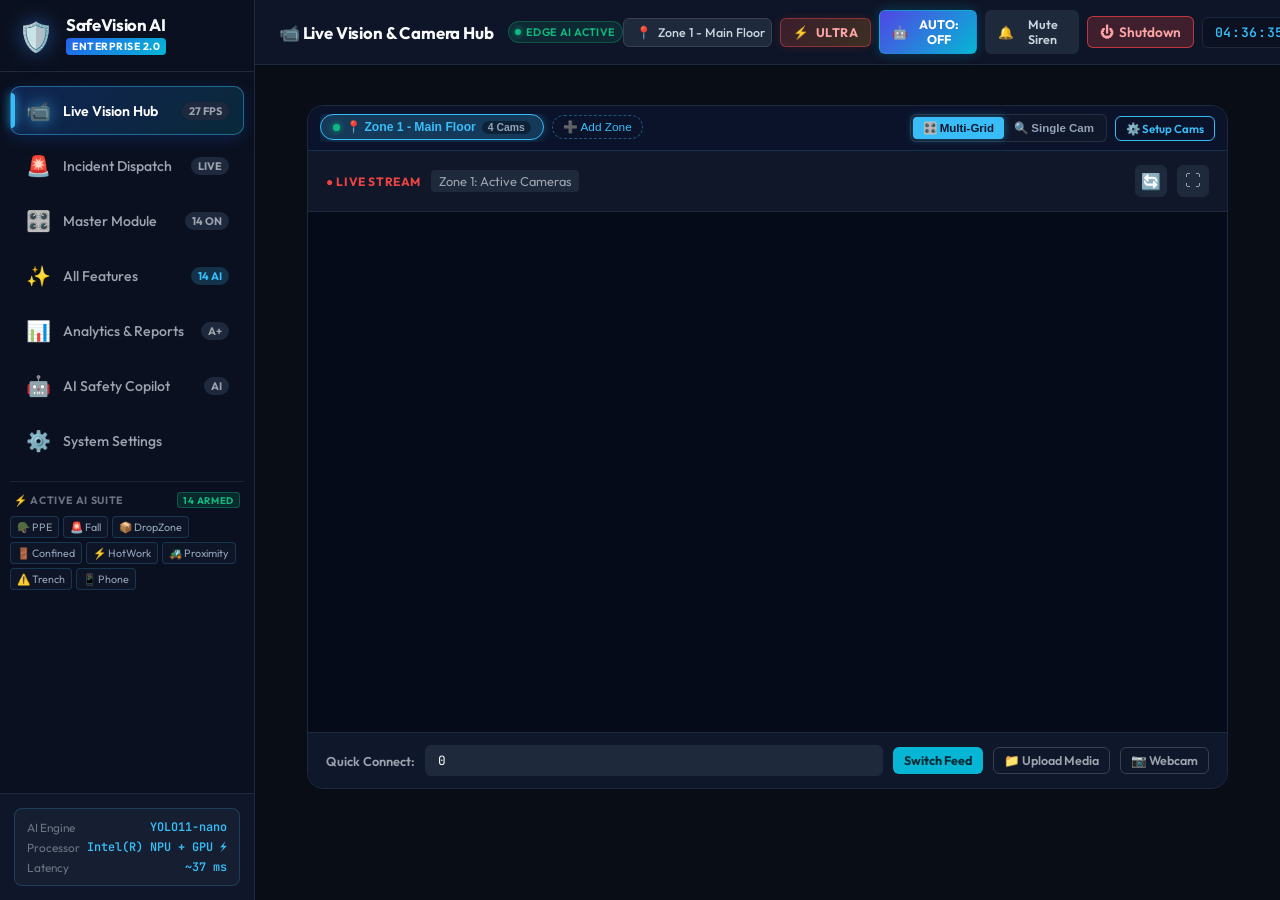
==== commit ff8b8b95: "feat: add 1-click shutdown switch in dashboard and Stop SafeVision AI desktop launcher" ====
--- a/templates/index.html
+++ b/templates/index.html
@@ -131,6 +131,9 @@
                     </button>
                     <button class="btn btn-secondary" id="btnMuteToggle" title="Mute/Unmute Siren Alarm">
                         🔔 <span id="muteStatusText">Mute Siren</span>
+                    </button>
+                    <button class="btn btn-danger" id="btnSystemShutdown" title="Shutdown SafeVision AI Server" style="background: rgba(239, 68, 68, 0.22); border: 1px solid rgba(239, 68, 68, 0.7); color: #fca5a5; font-weight: 600; padding: 6px 12px; border-radius: 6px; cursor: pointer; display: inline-flex; align-items: center; gap: 5px;">
+                        ⏻ <span>Shutdown</span>
                     </button>
                     <div class="clock-display" id="clockDisplay">00:00:00</div>
 
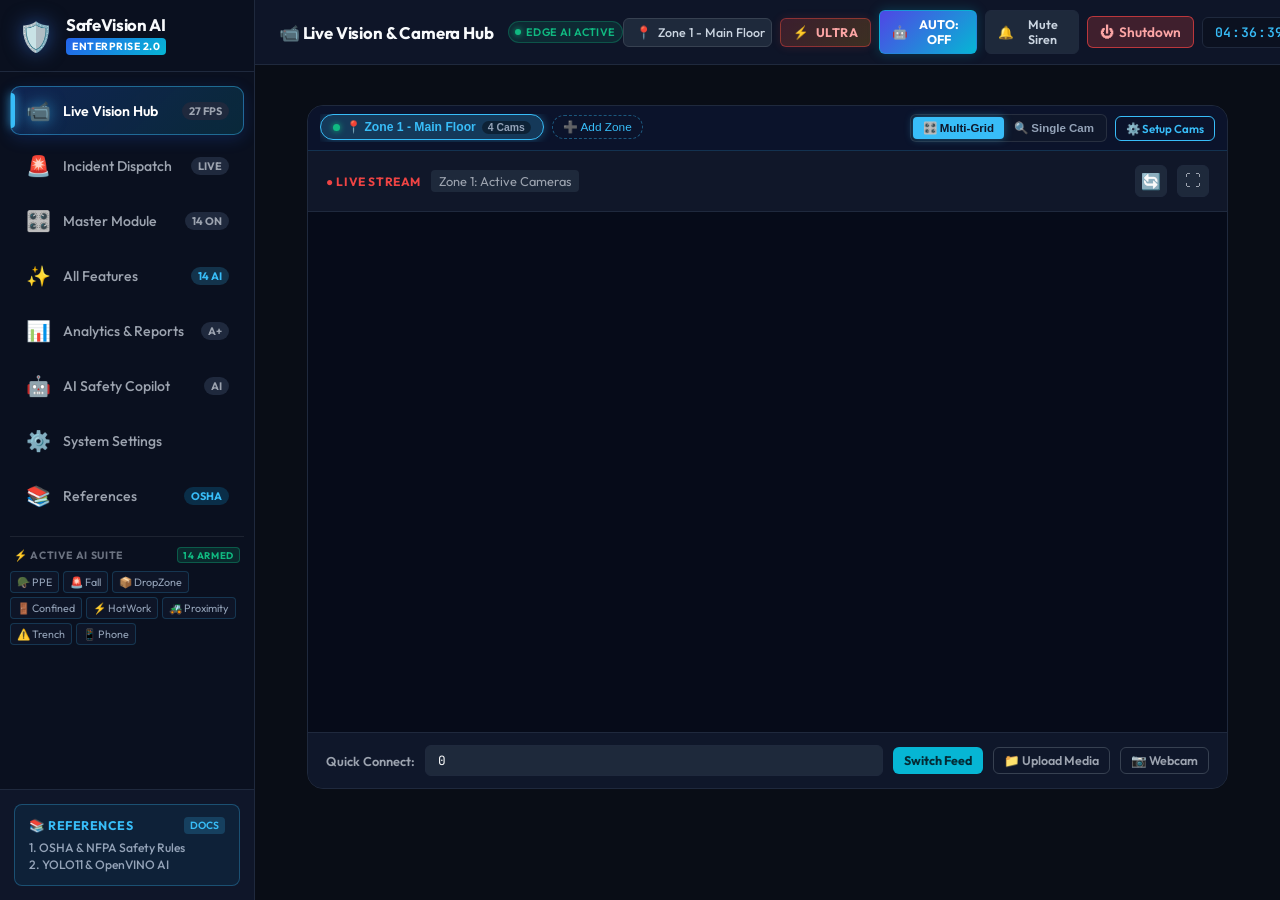
==== commit e161c968: "feat: replace sidebar diagnostics box with dedicated References tab and view" ====
--- a/templates/index.html
+++ b/templates/index.html
@@ -68,6 +68,12 @@
                     <span class="nav-label">System Settings</span>
                 </a>
 
+                <a href="#references" class="sidebar-nav-item" data-target="view-references" title="OSHA Safety Standards & AI Vision Frameworks">
+                    <span class="nav-icon">📚</span>
+                    <span class="nav-label">References</span>
+                    <span class="nav-badge" style="background: rgba(14, 165, 233, 0.2); color: #38bdf8;">OSHA</span>
+                </a>
+
                 <!-- Active Features Mini Strip inside Sidebar -->
                 <div class="sidebar-features-section">
                     <div class="sidebar-section-header">
@@ -87,22 +93,19 @@
                 </div>
             </nav>
 
-            <!-- Sidebar Footer: Edge Hardware Diagnostics -->
+            <!-- Sidebar Footer: References Section -->
             <div class="sidebar-footer">
-                <div class="sidebar-engine-card">
-                    <div class="engine-row">
-                        <span class="engine-title">AI Engine</span>
-                        <span class="engine-val">YOLO11-nano</span>
-                    </div>
-                    <div class="engine-row">
-                        <span class="engine-title">Processor</span>
-                        <span class="engine-val" id="sidebarProcessorVal" style="color: #38BDF8; font-weight: 600;">Intel(R) NPU + GPU ⚡</span>
-                    </div>
-                    <div class="engine-row">
-                        <span class="engine-title">Latency</span>
-                        <span class="engine-val">~37 ms</span>
-                    </div>
-                </div>
+                <a href="#references" class="sidebar-nav-item" data-target="view-references" style="padding: 12px 14px; background: rgba(14, 165, 233, 0.08); border: 1px solid rgba(56, 189, 248, 0.3); border-radius: 8px; text-decoration: none; color: inherit; display: block; transition: all 0.2s;">
+                    <div style="display: flex; align-items: center; justify-content: space-between; margin-bottom: 5px;">
+                        <span style="font-size: 0.78rem; font-weight: 700; color: #38bdf8; letter-spacing: 0.5px;">📚 REFERENCES</span>
+                        <span style="font-size: 0.65rem; background: rgba(56, 189, 248, 0.2); color: #38bdf8; padding: 2px 6px; border-radius: 4px; font-weight: 600;">DOCS</span>
+                    </div>
+                    <div style="font-size: 0.76rem; color: #94a3b8; line-height: 1.4;">
+                        1. OSHA & NFPA Safety Rules<br>
+                        2. YOLO11 & OpenVINO AI
+                    </div>
+                </a>
+                <span id="sidebarProcessorVal" style="display: none;"></span>
             </div>
         </aside>
 
@@ -1396,6 +1399,66 @@
                         </div>
                     </div>
 
+                </div>
+            </div>
+
+            <!-- ========================================================== -->
+            <!-- VIEW 7: REFERENCES & STANDARDS REGULATORY HUB              -->
+            <!-- ========================================================== -->
+            <div class="dashboard-view" id="view-references">
+                <div class="view-header-strip">
+                    <div class="view-header-left">
+                        <h2>📚 Regulatory Standards & Technical References</h2>
+                        <p>Authoritative industrial safety benchmarks and underlying edge computer vision neural architectures.</p>
+                    </div>
+                </div>
+
+                <div class="settings-cards-grid" style="grid-template-columns: 1fr; max-width: 980px; margin-top: 10px;">
+                    <!-- 1. Industrial Safety Standards & Regulatory Compliance (OSHA & NFPA) -->
+                    <div class="settings-card" style="border-left: 4px solid #38bdf8;">
+                        <div class="settings-card-header">
+                            <span class="icon">🛡️</span>
+                            <div>
+                                <h3 style="color: #38bdf8; font-size: 1.15rem;">1. Industrial Safety Standards & Regulatory Compliance (OSHA & NFPA)</h3>
+                                <p>Federal & international occupational health governance protocols enforced by SafeVision AI</p>
+                            </div>
+                        </div>
+                        <div style="display: flex; flex-direction: column; gap: 14px; font-size: 0.9rem; line-height: 1.6; color: #cbd5e1; margin-top: 8px;">
+                            <div style="background: rgba(15, 23, 42, 0.6); border: 1px solid rgba(56, 189, 248, 0.2); border-radius: 8px; padding: 14px;">
+                                <strong style="color: #f1f5f9; display: block; font-size: 0.95rem; margin-bottom: 4px;">• OSHA 1910 Subpart I (29 CFR 1910.132–138) — General Industry PPE</strong>
+                                General Industry Safety Standards for Personal Protective Equipment (PPE), defining mandatory head protection (helmets/hardhats), eye and face protection (goggles), high-visibility apparel (vests), hand protection (gloves), and protective footwear (safety shoes/boots).
+                            </div>
+                            <div style="background: rgba(15, 23, 42, 0.6); border: 1px solid rgba(56, 189, 248, 0.2); border-radius: 8px; padding: 14px;">
+                                <strong style="color: #f1f5f9; display: block; font-size: 0.95rem; margin-bottom: 4px;">• OSHA 1926 Subpart M & Subpart P — Construction Safety</strong>
+                                Safety and Health Regulations for Construction, governing fall protection harnesses and lifelines for elevated decks (29 CFR 1926.501) and excavation trench collapse setback margins (29 CFR 1926.651).
+                            </div>
+                            <div style="background: rgba(15, 23, 42, 0.6); border: 1px solid rgba(56, 189, 248, 0.2); border-radius: 8px; padding: 14px;">
+                                <strong style="color: #f1f5f9; display: block; font-size: 0.95rem; margin-bottom: 4px;">• NFPA 51B — Hot Work & Fire Prevention</strong>
+                                Standard for Fire Prevention During Welding, Cutting, and Other Hot Work, requiring fire safety watch and designated extinguisher readiness near sparks.
+                            </div>
+                        </div>
+                    </div>
+
+                    <!-- 2. Computer Vision Models & Edge AI Acceleration -->
+                    <div class="settings-card" style="border-left: 4px solid #f59e0b;">
+                        <div class="settings-card-header">
+                            <span class="icon">⚡</span>
+                            <div>
+                                <h3 style="color: #fbbf24; font-size: 1.15rem;">2. Computer Vision Models & Edge AI Acceleration</h3>
+                                <p>Deep learning vision backbones and hardware optimization runtimes</p>
+                            </div>
+                        </div>
+                        <div style="display: flex; flex-direction: column; gap: 14px; font-size: 0.9rem; line-height: 1.6; color: #cbd5e1; margin-top: 8px;">
+                            <div style="background: rgba(15, 23, 42, 0.6); border: 1px solid rgba(245, 158, 11, 0.2); border-radius: 8px; padding: 14px;">
+                                <strong style="color: #f1f5f9; display: block; font-size: 0.95rem; margin-bottom: 4px;">• Ultralytics YOLOv8 & YOLO11 Architecture</strong>
+                                Real-time object detection models for PPE and hazard identification, combined with YOLO11-Pose 17-keypoint skeletal tracking for worker slip, trip, and fall detection.
+                            </div>
+                            <div style="background: rgba(15, 23, 42, 0.6); border: 1px solid rgba(245, 158, 11, 0.2); border-radius: 8px; padding: 14px;">
+                                <strong style="color: #f1f5f9; display: block; font-size: 0.95rem; margin-bottom: 4px;">• Intel OpenVINO Toolkit</strong>
+                                Deep learning runtime and model optimization framework enabling sub-100ms CPU-accelerated inference on local edge devices without high-end server GPUs.
+                            </div>
+                        </div>
+                    </div>
                 </div>
             </div>
 
@@ -2724,7 +2787,8 @@
             'view-features': '✨ All Safety Features & AI Capabilities Suite',
             'view-analytics': '📊 Safety Analytics, Compliance Scorecard & Audits',
             'view-copilot': '🤖 AI Safety Copilot & Environmental Station',
-            'view-settings': '⚙️ System Settings & Edge Hardware Hub'
+            'view-settings': '⚙️ System Settings & Edge Hardware Hub',
+            'view-references': '📚 Regulatory Standards & Technical References'
         };
 
         function switchView(targetViewId) {
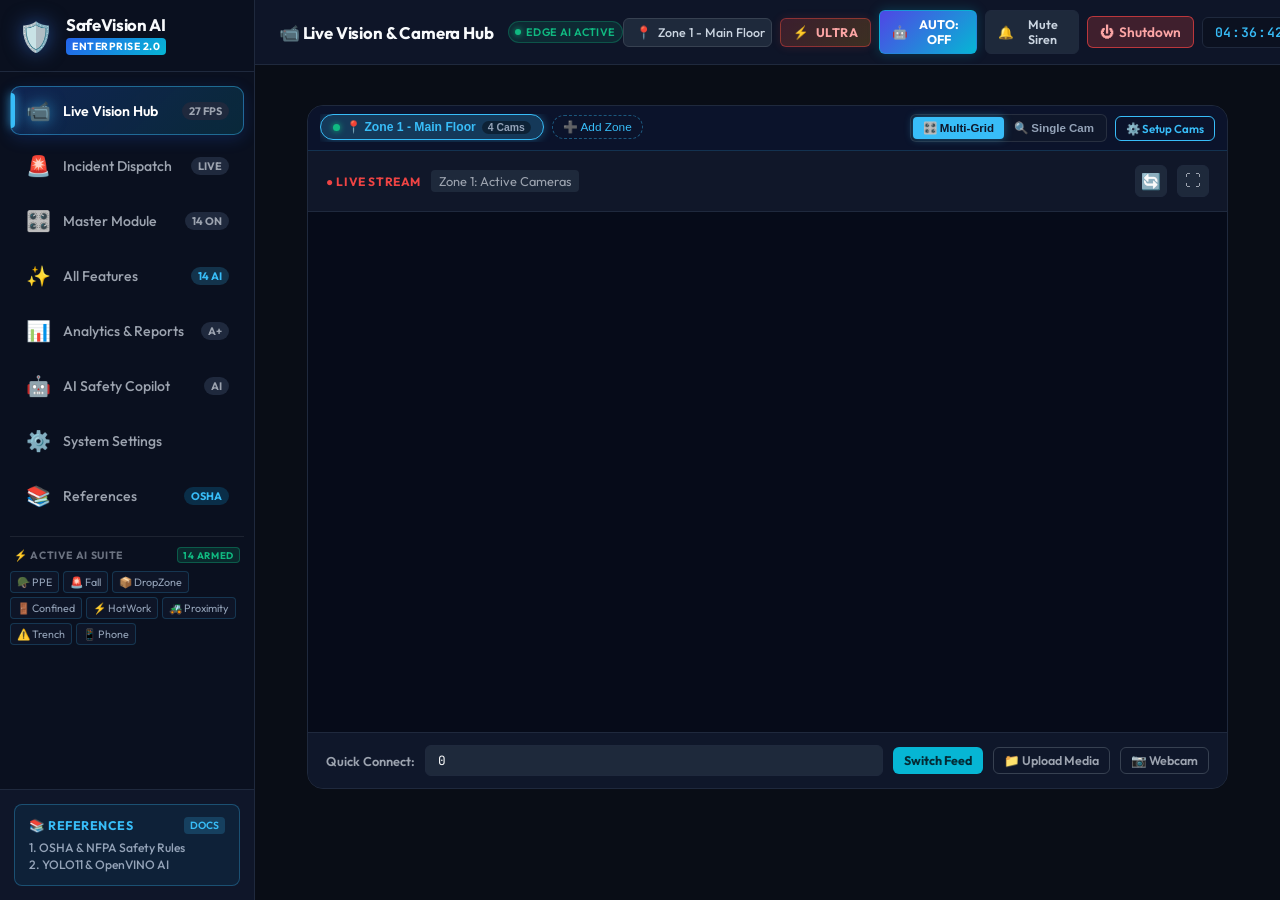
==== commit bd549f2a: "feat: couple safety shoes detection directly with the high-vis vest toggle switch" ====
--- a/templates/index.html
+++ b/templates/index.html
@@ -528,8 +528,8 @@
                         <div class="module-card-top">
                             <div class="module-icon-wrap">🦺</div>
                             <div class="module-info">
-                                <h4>High-Vis Reflective Vest</h4>
-                                <p>Fluorescent neon vest & retroreflective strip verification.</p>
+                                <h4>High-Vis Reflective Vest & Safety Shoes</h4>
+                                <p>Dual inspection: fluorescent neon vest & industrial safety footwear.</p>
                             </div>
                             <label class="switch-wrap">
                                 <input type="checkbox" id="chkMasterVest" checked>
